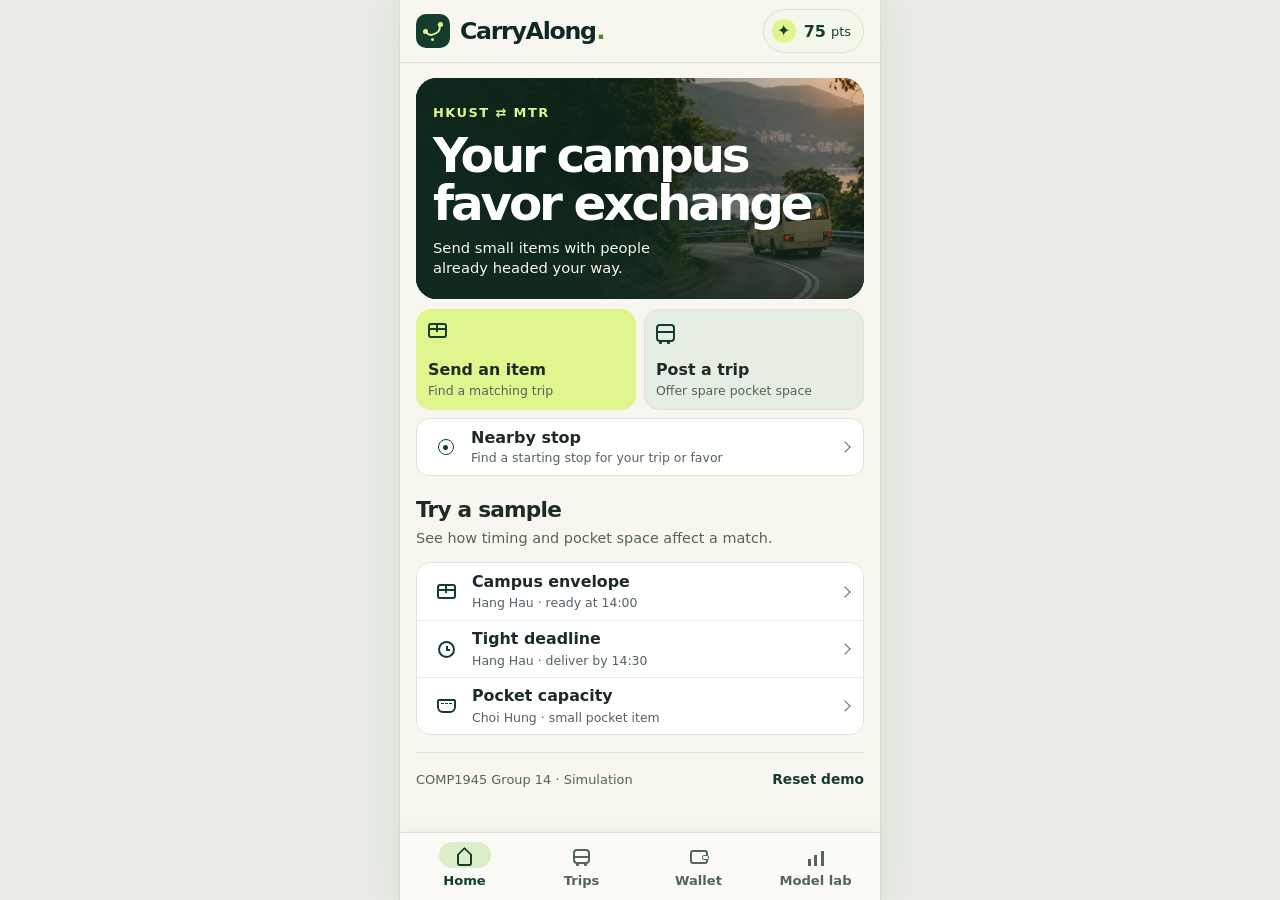
==== index.html @ ea3340b2 "Publish CarryAlong mobile demo" ====
<!doctype html>
<html lang="en" data-type="software">
<head>
  <meta charset="utf-8">
  <meta name="viewport" content="width=device-width, initial-scale=1, viewport-fit=cover">
  <meta name="description" content="Try CarryAlong, a campus favor matcher for the HKUST–MTR commute.">
  <meta name="theme-color" content="#f7f7ef">
  <meta name="page-type" content="software">
  <meta name="site-kind" content="software">
  <meta property="og:title" content="CarryAlong | Campus favor matcher">
  <meta property="og:description" content="Match a pocket-sized favor with an existing HKUST–MTR trip.">
  <title>CarryAlong | Campus favor matcher</title>
  <style>:root {
  color-scheme: light;
  --paper: #f7f7ef;
  --white: #fff;
  --ink: #1c2c25;
  --muted: #53645a;
  --border: #dce4d9;
  --line: #e8ede6;
  --forest: #153d2e;
  --forest-deep: #0f2923;
  --lime: #dff58e;
  --pale: #eaf3df;
  --warn: #824116;
  --warn-bg: #fff2e4;
  --radius: 17px;
  --app-width: 480px;
  --nav-height: 68px;
  font-family: 'Aptos', 'Segoe UI', system-ui, sans-serif;
  color: var(--ink);
  background: #e8ece4;
  font-size: 100%;
}
*, *::before, *::after { box-sizing: border-box; }
body { margin: 0; }
.app-shell { max-width: var(--app-width); min-height: 100vh; min-height: 100dvh; margin: 0 auto; padding-bottom: calc(var(--nav-height) + env(safe-area-inset-bottom)); background: var(--paper); }
html { scroll-padding-bottom: calc(var(--nav-height) + env(safe-area-inset-bottom) + 12px); }
button, input, select { font: inherit; }
button { cursor: pointer; }
button:disabled { cursor: default; }
button, select, input { touch-action: manipulation; }
button, input, select, summary { -webkit-tap-highlight-color: transparent; }
button:focus-visible, input:focus-visible, select:focus-visible, summary:focus-visible, a:focus-visible { outline: 3px solid #4d7d20; outline-offset: 3px; }
button { transition: background-color 150ms ease, color 150ms ease, transform 150ms ease; }
button:active:not(:disabled) { transform: translateY(1px); }
button[hidden], [hidden] { display: none !important; }
h1,h2,h3,p { margin: 0; }
h1,h2,h3 { letter-spacing: -.035em; }
p { line-height: 1.55; }
.wrap { padding-left: max(16px, env(safe-area-inset-left)); padding-right: max(16px, env(safe-area-inset-right)); }
.skip { position: fixed; z-index: 10; left: 12px; top: 12px; transform: translateY(-150%); color: var(--ink); background: var(--lime); padding: 12px 20px; border-radius: 8px; }
.skip:focus { transform: none; }
.sr-only { position: absolute; width: 1px; height: 1px; overflow: hidden; clip-path: inset(50%); white-space: nowrap; }

.topbar { padding-top: env(safe-area-inset-top); background: var(--paper); border-bottom: 1px solid var(--border); }
.topbar-inner { display: flex; justify-content: space-between; align-items: center; min-height: 62px; gap: 16px; }
.brand { display: inline-flex; justify-self: start; align-items: center; gap: 10px; border: 0; padding: 0; background: transparent; color: var(--forest-deep); font-size: 1.48rem; font-weight: 780; letter-spacing: -.055em; min-height: 44px; }
.brand-period { color: #548620; margin-left: -9px; }
.brand-mark { width: 34px; height: 34px; border-radius: 10px; background: var(--forest); position: relative; display: grid; place-content: center; }
.brand-mark::before { content: ''; position: absolute; width: 17px; height: 9px; top: 12px; left: 9px; border: 2px solid var(--lime); border-top: 0; border-radius: 0 0 7px 7px; transform: rotate(-25deg); }
.brand-mark i { position: absolute; width: 5px; height: 5px; border-radius: 50%; background: var(--lime); }
.brand-mark i:nth-child(1) { left: 7px; top: 15px; }
.brand-mark i:nth-child(2) { right: 7px; top: 8px; }
.brand-mark i:nth-child(3) { left: 15px; bottom: 7px; height: 3px; width: 3px; }
.navigation { position: fixed; z-index: 3; inset: auto 0 0; width: min(100%, var(--app-width)); min-height: var(--nav-height); margin-inline: auto; padding: 4px max(6px, env(safe-area-inset-right)) calc(4px + env(safe-area-inset-bottom)) max(6px, env(safe-area-inset-left)); display: grid; grid-template-columns: repeat(4, minmax(0, 1fr)); background: #fafbf7; border-top: 1px solid var(--border); box-shadow: 0 -2px 12px #2543320b; }
.navigation button { position: relative; isolation: isolate; display: flex; flex-direction: column; align-items: center; justify-content: center; gap: 7px; min-height: 58px; padding: 5px 1px 3px; border: 0; border-radius: 10px; background: transparent; color: var(--muted); font-size: .82rem; font-weight: 650; }
.navigation button:focus-visible { outline-offset: -3px; }
.navigation button:hover, .navigation button[aria-current] { color: var(--forest); }
.navigation button[aria-current]::before { position: absolute; content: ''; z-index: -1; top: 5px; width: 52px; height: 26px; border-radius: 18px; background: #dceec8; }
.navigation button[aria-current] { font-weight: 780; }
.tab-icon { position: relative; display: block; width: 18px; height: 18px; order: -1; }
.icon-home { width: 15px; height: 12px; margin-top: 6px; border: 2px solid; border-top: 0; border-radius: 0 0 3px 3px; }
.icon-home::before { position: absolute; content: ''; top: -5px; left: 0; width: 11px; height: 11px; border-top: 2px solid; border-left: 2px solid; border-top-left-radius: 2px; transform: rotate(45deg); }
.icon-trips { width: 17px; height: 15px; margin: 1px 0 2px; border: 2px solid; border-radius: 4px; }
.icon-trips::before { position: absolute; content: ''; inset: 5px 0 auto; border-top: 2px solid; }
.icon-trips::after { position: absolute; content: ''; left: 1px; bottom: -4px; width: 3px; height: 4px; border-radius: 1px; background: currentColor; box-shadow: 8px 0 currentColor; }
.icon-wallet { width: 18px; height: 14px; margin-block: 2px; border: 2px solid; border-radius: 3px; }
.icon-wallet::after { position: absolute; content: ''; top: 3px; right: -3px; width: 7px; height: 5px; border: 1.5px solid; border-radius: 2px; background: #fafbf7; }
.icon-lab { background: linear-gradient(currentColor,currentColor) left 1px bottom / 3px 7px no-repeat, linear-gradient(currentColor,currentColor) center bottom / 3px 11px no-repeat, linear-gradient(currentColor,currentColor) right 1px bottom / 3px 15px no-repeat; }
.wallet-button { border-radius: 100px; min-height: 44px; border: 1px solid #d8e3cf; color: var(--forest); background: #f3f8eb; padding: 0 12px 0 8px; display: inline-flex; align-items: center; gap: 5px; white-space: nowrap; }
.wallet-button:hover { background: #e4f1d2; }
.wallet-button strong { font-variant-numeric: tabular-nums; }
.wallet-button > span:last-child { font-size: .81rem; }
.coin { background: var(--lime); color: var(--forest); border-radius: 50%; width: 24px; height: 24px; display: inline-grid; place-items: center; margin-right: 3px; line-height: 1; }

.view { padding-top: 15px; }
.campus-cover { position: relative; isolation: isolate; min-height: 221px; display: flex; align-items: end; border-radius: 21px; overflow: hidden; background: #142c23; color: white; }
.cover-image { position: absolute; z-index: -2; width: 100%; height: 100%; inset: 0; object-fit: cover; object-position: 55% 64%; }
.campus-cover::before { position: absolute; content: ''; z-index: -1; inset: 0; background: linear-gradient(90deg,#102b20e6 0%,#102b2090 44%,#132a2019 80%), linear-gradient(0deg,#102920a6,transparent 65%); }
.cover-copy { padding: 22px 17px 21px; }
.cover-route { color: var(--lime); font-size: .81rem; font-weight: 760; letter-spacing: .11em; margin-bottom: 9px; }
.cover-copy h1 { color: #fff; font-size: clamp(2.35rem, 10vw, 3.03rem); letter-spacing: -.065em; font-weight: 790; line-height: .98; }
.cover-copy p:last-child { margin-top: 11px; max-width: 24ch; color: #f4f6e9; font-size: .92rem; line-height: 1.35; }
.home-actions { display: grid; grid-template-columns: repeat(2,minmax(0,1fr)); gap: 8px; margin: 10px 0 22px; }
.home-action { min-width: 0; min-height: 101px; display: grid; justify-items: start; align-content: space-between; gap: 8px; padding: 13px 11px 11px; border-radius: 15px; border: 1px solid transparent; color: var(--ink); text-align: start; }
.home-action strong, .demo-list strong, .pass-card strong { display: block; font-size: .99rem; line-height: 1.15; }
.home-action small, .demo-list small, .pass-card small { display: block; margin-top: 4px; font-size: .78rem; line-height: 1.22; }
.nearby-shortcut { grid-column: 1 / -1; display: grid; grid-template-columns: 33px minmax(0,1fr) 12px; gap: 9px; align-items: center; min-height: 58px; padding: 8px 12px; border: 1px solid var(--border); border-radius: 13px; background: #fff; color: var(--ink); text-align: start; }
.nearby-shortcut:hover { background: #edf4e9; }
.nearby-shortcut strong, .nearby-shortcut small { display: block; }
.nearby-shortcut small { color: var(--muted); font-size: .78rem; line-height: 1.25; margin-top: 3px; }
.location-icon { position: relative; display: inline-grid; place-items: center; width: 16px; height: 16px; justify-self: center; flex: 0 0 auto; border: 1.8px solid; border-radius: 50%; color: inherit; }
.location-icon::after { content: ''; width: 5px; height: 5px; background: currentColor; border-radius: 50%; }
.nearby-shortcut .location-icon, .nearby-button { color: var(--forest); }
.nearby-button, #locate-device { gap: 7px; }
.send-action { background: var(--lime); }
.send-action:hover { background: #e8f8ab; }
.carry-action { background: #e6eee4; border-color: #d8e4d6; }
.carry-action:hover { background: #dce9da; }
.action-icon, .demo-icon { position: relative; display: block; height: 18px; width: 19px; color: var(--forest); }
.icon-parcel { height: 15px; border: 2px solid; border-radius: 3px; }
.icon-parcel::before { position: absolute; content: ''; inset: 3px 0 auto; border-top: 2px solid; }
.icon-parcel::after { position: absolute; content: ''; top: 0; left: 6px; height: 7px; border-left: 2px solid; }
.icon-clock { width: 17px; height: 17px; border: 2px solid; border-radius: 50%; }
.icon-clock::after { position: absolute; content: ''; left: 6px; top: 3px; width: 4px; height: 5px; border-left: 2px solid; border-bottom: 2px solid; }
.icon-pocket { height: 14px; border: 2px solid; border-radius: 2px 2px 6px 6px; }
.icon-pocket::after { position: absolute; content: ''; inset: 2px 2px auto; border-top: 1px dashed; }
.home-section { margin: 0 0 17px; }
.home-section > h2 { margin-bottom: 9px; }
.demo-list { display: grid; background: white; border: 1px solid var(--border); border-radius: 15px; overflow: hidden; }
.demo-list button, .pass-card { display: grid; grid-template-columns: 34px minmax(0,1fr) 12px; align-items: center; gap: 9px; width: 100%; min-height: 57px; border: 0; background: white; color: var(--ink); text-align: start; padding: 9px 12px; }
.demo-list button:hover, .pass-card:hover { background: #f0f5eb; }
.demo-list button:focus-visible, .pass-card:focus-visible { outline-offset: -3px; }
.demo-list button + button { border-top: 1px solid var(--line); }
.demo-icon { justify-self: center; }
.demo-list small, .pass-card small, .home-action small { color: var(--muted); }
.chevron { width: 8px; height: 8px; justify-self: center; border-top: 1.8px solid currentColor; border-right: 1.8px solid currentColor; transform: rotate(45deg); color: #577061; }
.home-passes { display: grid; gap: 7px; }
.pass-card { border-radius: 12px; border: 1px solid var(--border); }

.route-map { position: relative; height: 102px; margin-bottom: 11px; border-radius: 15px; overflow: hidden; color: white; background: radial-gradient(ellipse at 54% 44%, #254b3e, #102d26 80%); }
#map-canvas { position: absolute; inset: 0; width: 100%; height: 100%; }
.map-node { position: absolute; display: grid; gap: 3px; z-index: 1; line-height: 1.05; }
.map-node b { font-size: .9rem; }
.map-node small { color: #c1d2c8; font-size: .78rem; }
.map-hk { left: 12%; top: calc(49% + 11px); transform: translateX(-23%); }
.map-choi { left: 66%; top: calc(25% - 7px); margin-left: 12px; }
.map-hang { left: 66%; top: calc(70% - 7px); margin-left: 12px; }

.panel { background: var(--white); border: 1px solid var(--border); border-radius: var(--radius); }
.request-panel { padding: 13px; }
h2 { font-size: 1.35rem; font-weight: 750; line-height: 1.15; }
.section-heading p { margin-top: 4px; color: var(--muted); font-size: .9rem; }
label { display: block; margin-bottom: 5px; font-size: .875rem; font-weight: 690; }
input, select { min-height: 44px; width: 100%; min-width: 0; border: 1px solid #d9e1d6; border-radius: 9px; color: var(--ink); padding: 8px 8px; background-color: #f9faf7; font-size: 1rem; }
select { appearance: none; padding-right: 25px; background-image: linear-gradient(45deg, transparent 48%, var(--muted) 50%), linear-gradient(135deg, var(--muted) 50%, transparent 52%); background-position: calc(100% - 14px) 50%, calc(100% - 9px) 50%; background-size: 5px 5px; background-repeat: no-repeat; text-overflow: ellipsis; }
input[type="time"] { appearance: none; }
.inline-fields { display: grid; grid-template-columns: repeat(2,minmax(0,1fr)); gap: 8px; margin: 9px 0; }
.inline-fields > div { min-width: 0; }
.button { min-height: 44px; display: inline-flex; align-items: center; justify-content: center; border: 1px solid transparent; border-radius: 9px; padding: 7px 16px; font-size: .9rem; font-weight: 700; line-height: 1.25; text-align: center; }
.primary { background: var(--forest); color: #fff; }
.primary:hover:not(:disabled) { background: #205744; }
.primary:disabled { background: #e8eee5; color: #4f6057; }
.secondary { color: var(--forest); background: white; border-color: var(--border); }
.secondary:hover { background: var(--pale); }
.search-button { width: 100%; min-height: 46px; margin-top: 4px; }
.form-error { margin: 5px 0 9px; color: var(--warn); font-size: .87rem; }
.field-note { margin-top: 12px; color: var(--muted); font-size: .87rem; }
.field-note:empty { display: none; }

.section-heading { display: flex; min-width: 0; gap: 12px; justify-content: space-between; align-items: center; margin-bottom: 13px; }
.counter { color: var(--forest); background: #e6efdf; border-radius: 100px; padding: 7px 11px; font-size: .875rem; font-weight: 700; text-align: center; white-space: nowrap; }
.route-ticket { display: flex; align-items: center; gap: 10px; background: #edf2e9; border: 1px solid #dee8d9; padding: 9px 11px; border-radius: 12px; margin-bottom: 10px; }
.route-ticket strong, .trip-line strong { font-size: .95rem; }
.route-ticket p { color: var(--muted); font-size: .81rem; }
.line-mark { flex: 0 0 auto; width: 33px; height: 31px; display: grid; place-items: center; border-radius: 7px; background: #dceccb; color: #2d4e28; font-size: .78rem; font-weight: 780; letter-spacing: .025em; }
[data-route="choi"] .line-mark { background: #f3dfce; color: #713b28; }
.results-sort { display: flex; justify-content: space-between; align-items: center; gap: 8px; margin-bottom: 9px; }
.results-sort label { margin: 0; color: var(--muted); }
.results-sort select { width: auto; min-width: 140px; }
.result-list { display: grid; gap: 10px; }
.result-card { background: var(--white); border: 1px solid var(--border); border-radius: 14px; padding: 15px 17px; }
.result-card.featured { border-color: #b1c6a6; box-shadow: 0 2px 7px #1832220b; padding: 15px; }
.card-top { display: flex; align-items: center; justify-content: space-between; gap: 12px; }
.traveler { display: flex; align-items: center; gap: 11px; min-width: 0; }
.avatar { width: 40px; height: 40px; flex: 0 0 40px; display: grid; place-items: center; border-radius: 11px; background: #e9efe2; color: #3e5a35; font-weight: 790; font-size: .8rem; }
.featured .avatar { background: #dff0c8; color: var(--forest-deep); }
.traveler h3, .ledger-row h3 { font-size: 1.04rem; line-height: 1.15; }
.traveler p, .ledger-row p { color: var(--muted); font-size: .84rem; margin-top: 3px; }
.pill { border-radius: 100px; padding: 4px 9px; background: #eef1ee; color: var(--muted); font-size: .76rem; font-weight: 730; flex: 0 0 auto; }
.pill.good { background: #e6f3d8; color: #294e22; }
.pill.warn { background: var(--warn-bg); color: var(--warn); }
.journey-facts { display: grid; grid-template-columns: repeat(3,minmax(0,1fr)); gap: 6px; margin: 12px 0 7px; padding: 11px 9px; background: #f1f6ea; border-radius: 10px; }
.journey-facts .fact + .fact { padding-left: 7px; border-left: 1px solid #dce7d5; }
.fact { display: grid; gap: 3px; }
.fact span { color: var(--muted); font-size: .77rem; }
.fact strong { font-size: 1.12rem; font-weight: 780; letter-spacing: -.035em; white-space: nowrap; }
.match-support { color: var(--muted); font-size: .8rem; margin-bottom: 10px; }
.detour { display: grid; grid-template-columns: minmax(0,1fr) auto; gap: 7px 10px; margin-bottom: 13px; align-items: center; }
.detour strong { font-size: .8rem; }
.detour span { color: var(--muted); font-size: .77rem; }
.detour progress { grid-column: 1 / -1; width: 100%; height: 6px; appearance: none; border: 0; border-radius: 100px; background: #e8efe4; color: #739d42; }
.detour progress::-webkit-progress-bar { background: #e8efe4; border-radius: 100px; }
.detour progress::-webkit-progress-value { background: #739d42; border-radius: 100px; }
.detour progress::-moz-progress-bar { background: #739d42; border-radius: 100px; }
.card-bottom { display: flex; flex-wrap: wrap; align-items: center; justify-content: space-between; gap: 7px 12px; }
.card-bottom .button { flex: 1; padding-inline: 10px; }
.text-button { background: transparent; border: 0; color: var(--forest); font-size: .86rem; min-height: 44px; padding: 4px 0; font-weight: 700; text-align: left; }
.text-button:hover { text-decoration: underline; text-underline-offset: 4px; }
.compact-actions { display: flex; align-items: center; justify-content: space-between; gap: 8px; margin-top: 7px; min-height: 38px; }
.compact-actions .text-button { flex: 0 0 auto; }
.compact-facts { font-size: .83rem; color: var(--muted); }
.compact-facts strong { color: var(--ink); }
.notice { background: #eef4e6; border: 1px solid #d9e6d2; border-radius: 10px; padding: 13px 15px; }
.notice p { color: var(--muted); font-size: .9rem; }
.notice h3 { font-size: 1rem; margin-bottom: 3px; }
.notice .button { margin-top: 8px; }
.blocked-trips { border: 1px solid var(--border); border-radius: 13px; background: #eef2ea; }
.blocked-trips summary { display: flex; align-items: center; justify-content: space-between; gap: 8px; min-height: 45px; padding: 0 11px; color: var(--forest); font-weight: 700; cursor: pointer; list-style: none; }
.blocked-trips summary::-webkit-details-marker { display: none; }
.blocked-trips summary span { font-size: .83rem; font-weight: 750; color: var(--muted); margin-left: auto; }
.blocked-trips summary::after { content: ''; width: 7px; height: 7px; border-right: 1.5px solid; border-bottom: 1.5px solid; transform: rotate(45deg); margin: -4px 4px 0; }
.blocked-trips[open] summary::after { transform: rotate(225deg); margin-top: 4px; }
.blocked-trips > div { display: grid; gap: 6px; padding: 0 6px 6px; }
.notice[role="alert"] { background: var(--warn-bg); border-color: #e9d2bd; }

.page-heading { margin: 0 0 14px; }
.page-heading h1 { font-size: 2.25rem; letter-spacing: -.065em; line-height: 1.05; scroll-margin-top: 12px; }
.page-heading p { color: var(--muted); margin-top: 5px; font-size: .93rem; }
.request-heading { margin-bottom: 12px; }
.screen-actions { display: flex; align-items: center; justify-content: space-between; gap: 8px; margin-bottom: 10px; }
.screen-actions .secondary { background: #fafbf8; }
.post-button { width: 100%; margin: 0 0 12px; }
.trip-filters { display: grid; grid-template-columns: repeat(2,minmax(0,1fr)); gap: 7px; }
.list-count { margin: 7px 0; color: var(--muted); font-size: .84rem; }
.trip-list { display: grid; gap: 10px; }
.trip-list .result-card p { overflow-wrap: anywhere; }
.trip-line { display: flex; align-items: center; gap: 9px; padding-bottom: 9px; margin-bottom: 9px; border-bottom: 1px solid var(--line); }
.trip-line .line-mark { height: 26px; }
.model-summary, .wallet-summary { display: grid; grid-template-columns: repeat(3,minmax(0,1fr)); gap: 7px; margin-bottom: 12px; }
.metric-card { padding: 10px; }
.metric-card strong { display: block; font-size: clamp(1.25rem,5.8vw,1.7rem); line-height: 1.16; letter-spacing: -.05em; color: var(--forest); margin-top: 5px; }
.metric-card span { font-size: .8rem; font-weight: 680; }
.metric-card p { color: var(--muted); font-size: .78rem; margin-top: 4px; }
.wallet-summary { grid-template-columns: 1.1fr 1fr; }
.wallet-summary .metric-card:first-child { display: flex; flex-direction: column; justify-content: center; grid-row: span 2; padding: 16px; background: var(--forest); border-color: var(--forest); color: #fff; }
.wallet-summary .metric-card:first-child strong { color: var(--lime); font-size: 2.15rem; }
.wallet-summary .metric-card:first-child p { color: #e1eee1; }
.lab-panel, .ledger-panel { padding: 14px; margin-bottom: 13px; }
.lab-panel > p, .ledger-panel > p { color: var(--muted); margin-top: 9px; max-width: 84ch; }
.lab-filters { display: grid; grid-template-columns: repeat(2,minmax(0,1fr)); align-items: end; gap: 8px; margin-bottom: 13px; }
.table-wrap { overflow-x: auto; }
table { width: 100%; border-collapse: collapse; font-size: .78rem; text-align: left; font-variant-numeric: tabular-nums; }
th, td { border-bottom: 1px solid var(--line); padding: 8px 4px; }
thead { background: #f3f6f0; }
th { font-weight: 700; }
.check-text { font-weight: 700; }
.benchmark-note { margin: 11px 0 0; color: var(--muted); font-size: .88rem; }
.ledger-row { display: grid; grid-template-columns: minmax(0,1fr) auto; gap: 12px; align-items: start; border-top: 1px solid var(--line); padding: 13px 0; }
.ledger-row:last-child { padding-bottom: 3px; }
.ledger-row .text-button { grid-column: 1 / -1; justify-self: start; }

footer { display: flex; align-items: center; flex-wrap: wrap; gap: 0 10px; margin-top: 16px; padding: 4px 0 9px; border-top: 1px solid var(--border); color: var(--muted); font-size: .81rem; }
footer .text-button { margin-left: auto; }
dialog { position: fixed; inset: auto 0 0; width: min(100%,var(--app-width)); max-width: none; max-height: calc(100dvh - max(12px, env(safe-area-inset-top))); padding: 18px max(16px,env(safe-area-inset-right)) calc(14px + env(safe-area-inset-bottom)) max(16px,env(safe-area-inset-left)); margin: 0 auto; overflow-y: auto; overscroll-behavior: contain; background: white; color: var(--ink); border: 1px solid var(--border); border-radius: 21px 21px 0 0; box-shadow: 0 -8px 44px #10282040; }
dialog[open] { animation: rise 180ms ease-out; }
@keyframes rise { from { transform: translateY(16px); } to { transform: translateY(0); } }
dialog::backdrop { background: #142a23a3; }
dialog h2 { margin-bottom: 8px; }
dialog h3 { font-size: .97rem; }
dialog p { color: var(--muted); margin-bottom: 7px; }
.dialog-dismiss { margin-top: 8px; }
dialog .button { width: 100%; }
.sheet-action { margin-top: 5px; }
.dialog-block { padding: 11px 0; border-top: 1px solid var(--line); }
.dialog-block p { margin: 5px 0 0; font-size: .91rem; }
.neighbor-strip { display: flex; padding: 8px 0 4px; gap: 7px; }
.neighbor-strip span { border-radius: 7px; width: 28px; height: 28px; display: grid; place-items: center; background: #f2eae3; color: var(--warn); font-weight: 720; }
.neighbor-strip .vote-good { background: #e5f2d7; color: #2d5121; }
.pricing-details { margin-top: 4px; }
.pricing-details summary { min-height: 44px; align-content: center; color: var(--forest); font-weight: 650; cursor: pointer; }
.pricing-details dl, .quote-box dl { display: grid; grid-template-columns: minmax(0,1fr) auto; gap: 7px 10px; margin: 0; font-size: .93rem; }
.pricing-details dd, .quote-box dd { margin: 0; text-align: right; font-weight: 710; }
.quote-box, .handoff-ticket { background: #f1f5ea; border: 1px solid #dce8d6; border-radius: 12px; padding: 11px; margin: 10px 0; }
.ticket-head { display: flex; flex-wrap: wrap; align-items: center; gap: 7px; }
.ticket-head strong { flex: 1; font-size: .95rem; }
.ticket-stops { margin: 9px 0 0; padding: 9px 0 0 9px; border-top: 1px dashed #b9cdb5; list-style: none; }
.ticket-stops li { position: relative; padding: 0 0 10px 15px; border-left: 2px solid #8bab86; }
.ticket-stops li:last-child { padding-bottom: 0; border-color: transparent; }
.ticket-stops li::before { content: ''; width: 9px; height: 9px; background: #f1f5ea; border: 2px solid #47704a; border-radius: 50%; position: absolute; top: 4px; left: -5px; }
.ticket-stops li strong, .ticket-stops li span { display: block; }
.ticket-stops li strong { font-size: .9rem; }
.ticket-stops li span { color: var(--muted); font-size: .8rem; margin-top: 2px; }
.handoff-steps { display: flex; gap: 4px; margin: 11px 0; padding: 0; list-style: none; }
.handoff-steps li { flex: 1; text-align: center; padding: 8px 3px; border-radius: 7px; background: #f1f2ee; color: var(--muted); font-size: .78rem; font-weight: 680; }
.handoff-steps .complete { background: #e3efda; color: #2f5629; }
.handoff-steps [aria-current] { background: var(--forest); color: #fff; }
.pass-note { font-size: .9rem; }
.pass-actions { display: grid; gap: 7px; }
.copy-pass { margin-top: 4px; }
.copy-status { font-size: .83rem; }
.copy-status:empty { display: none; }
#pass-copy-text { width: 100%; padding: 7px; resize: vertical; border: 1px solid var(--border); border-radius: 7px; font: inherit; font-size: .9rem; color: var(--ink); background: #f9faf6; }
.location-actions, .apply-stop { display: flex; gap: 6px; }
.location-actions { margin: 11px 0; }
.location-actions .button, .apply-stop .button { flex: 1; padding-inline: 5px; }
.nearby-status { padding: 8px 9px; border-radius: 8px; border: 1px solid var(--border); background: #f1f5ec; font-size: .86rem; }
.stop-options { margin: 10px 0 9px; min-inline-size: 0; padding: 0; border: 0; }
.stop-options legend { margin-bottom: 5px; padding: 0; font-weight: 730; font-size: .91rem; }
.stop-option { display: grid; grid-template-columns: 33px minmax(0,1fr) 19px; align-items: center; gap: 8px; min-height: 52px; padding: 7px 8px; margin-bottom: 4px; border: 1px solid var(--border); border-radius: 9px; cursor: pointer; }
.stop-option:has(input:checked) { background: #edf5e5; border-color: #b9cfa9; }
.stop-option strong { display: block; line-height: 1.15; }
.stop-option small { display: block; margin-top: 3px; color: var(--muted); font-size: .77rem; line-height: 1.16; }
.stop-option input { min-height: 0; width: 17px; height: 17px; padding: 0; margin: 0; accent-color: var(--forest); }
.toast { position: fixed; z-index: 5; inset: auto 0 calc(var(--nav-height) + env(safe-area-inset-bottom) + 10px); width: max-content; max-width: min(calc(100% - 32px),calc(var(--app-width) - 32px)); margin: 0 auto; padding: 10px 13px; border-radius: 10px; color: white; background: var(--forest-deep); box-shadow: 0 8px 20px #112a2340; font-size: .9rem; pointer-events: none; }

@media (min-width: 481px) {
  .app-shell { box-shadow: 0 0 0 1px #d4e0d1, 0 0 42px #263b2e14; }
}
@media (max-width: 370px) {
  .wrap { padding-left: max(12px, env(safe-area-inset-left)); padding-right: max(12px, env(safe-area-inset-right)); }
  .metric-card { padding: 8px; }
  .ledger-panel, .lab-panel { padding: 11px; }
  .cover-copy { padding-inline: 13px; }
  .home-action { padding-inline: 9px; }
  .handoff-steps li { font-size: .75rem; }
}
@media (prefers-reduced-motion: reduce) {
  *, *::before, *::after { animation-duration: .01ms !important; transition-duration: .01ms !important; }
}
</style>
</head>
<body>
  <div class="app-shell">
  <a class="skip" href="#main">Skip to main content</a>
  <header class="topbar">
    <div class="wrap topbar-inner">
      <button class="brand" data-view="match" aria-label="CarryAlong home"><span class="brand-mark" aria-hidden="true"><i></i><i></i><i></i></span>CarryAlong<span class="brand-period">.</span></button>
      <button class="wallet-button" data-view="wallet" aria-label="Points wallet"><span class="coin" aria-hidden="true">✦</span><strong id="header-points">75</strong> <span>pts</span></button>
    </div>
  </header>

  <main class="wrap" id="main" tabindex="-1">
    <section id="view-match" class="view">
      <section id="home-screen" aria-labelledby="home-title">
        <header class="campus-cover">
          <img class="cover-image" src="[data-uri]" alt="" fetchpriority="high">
          <div class="cover-copy"><p class="cover-route">HKUST <span aria-hidden="true">⇄</span><span class="sr-only">and</span> MTR</p><h1 id="home-title">Your campus<br>favor exchange</h1><p>Send small items with people already headed your way.</p></div>
        </header>
        <div class="home-actions">
          <button class="home-action send-action" type="button" data-screen="request"><span class="action-icon icon-parcel" aria-hidden="true"></span><span><strong>Send an item</strong><small>Find a matching trip</small></span></button>
          <button class="home-action carry-action" type="button" data-view="trips" data-screen="post"><span class="action-icon icon-trips" aria-hidden="true"></span><span><strong>Post a trip</strong><small>Offer spare pocket space</small></span></button>
          <button class="nearby-shortcut" type="button" data-nearby="home"><span class="location-icon" aria-hidden="true"></span><span><strong>Nearby stop</strong><small>Find a starting stop for your trip or favor</small></span><span class="chevron" aria-hidden="true"></span></button>
        </div>

        <section class="home-section" id="home-activity" aria-labelledby="home-activity-title" hidden>
          <h2 id="home-activity-title">In progress</h2><div id="home-passes" class="home-passes"></div>
        </section>

        <section class="home-section" aria-labelledby="sample-title">
          <div class="section-heading"><div><h2 id="sample-title">Try a sample</h2><p>See how timing and pocket space affect a match.</p></div></div>
          <div class="demo-list">
            <button type="button" data-scenario="standard"><span class="demo-icon icon-parcel" aria-hidden="true"></span><span><strong>Campus envelope</strong><small>Hang Hau · ready at 14:00</small></span><span class="chevron" aria-hidden="true"></span></button>
            <button type="button" data-scenario="tight"><span class="demo-icon icon-clock" aria-hidden="true"></span><span><strong>Tight deadline</strong><small>Hang Hau · deliver by 14:30</small></span><span class="chevron" aria-hidden="true"></span></button>
            <button type="button" data-scenario="pocket"><span class="demo-icon icon-pocket" aria-hidden="true"></span><span><strong>Pocket capacity</strong><small>Choi Hung · small pocket item</small></span><span class="chevron" aria-hidden="true"></span></button>
          </div>
        </section>
      </section>

      <section id="request-screen" aria-labelledby="request-title" hidden>
        <div class="screen-actions"><button type="button" class="button secondary" data-screen="home">Home</button><button type="button" class="button secondary nearby-button" data-nearby="request"><span class="location-icon" aria-hidden="true"></span>Nearby stop</button></div>
        <div class="page-heading request-heading">
          <h1 id="request-title">Send a favor</h1>
          <p id="request-intro">Choose where and when your item needs to go.</p>
        </div>
        <div class="route-map" aria-label="Schematic of the HKUST routes to Choi Hung and Hang Hau" role="img">
          <canvas id="map-canvas" aria-hidden="true"></canvas>
          <span class="map-node map-hk"><b>HKUST</b><small>North Gate</small></span>
          <span class="map-node map-choi"><b>Choi Hung</b><small>Exit C2</small></span>
          <span class="map-node map-hang"><b>Hang Hau</b><small>Exit B1</small></span>
        </div>

        <form id="request-form" class="panel request-panel" aria-label="Favor request">
          <label for="request-route">Corridor</label>
          <select id="request-route" name="route"><option value="hang">HKUST ↔ Hang Hau</option><option value="choi">HKUST ↔ Choi Hung</option></select>
          <div class="inline-fields">
            <div><label for="request-direction">Direction</label><select id="request-direction" name="direction"><option value="out">To MTR</option><option value="in">To HKUST</option></select></div>
            <div><label for="request-node">Campus handoff</label><select id="request-node" name="node"><option>Library / Atrium</option><option>North Gate</option><option>Academic Concourse</option></select></div>
          </div>
          <div class="inline-fields">
            <div><label for="request-size">Item size</label><select id="request-size" name="size"><option value="1">Envelope</option><option value="2">Small pocket item</option></select></div>
            <div><label for="request-urgency">Urgency</label><select id="request-urgency" name="urgency"><option value="1">1 · Flexible</option><option value="2" selected>2 · Standard</option><option value="3">3 · Soon</option><option value="4">4 · Urgent</option></select></div>
          </div>
          <div class="inline-fields">
            <div><label for="request-start">Ready from</label><input id="request-start" name="start" type="time" required value="14:00"></div>
            <div><label for="request-end">Deliver by</label><input id="request-end" name="end" type="time" required value="15:00"></div>
          </div>
          <p class="form-error" id="request-error" role="alert" hidden></p>
          <button type="submit" class="button primary search-button">Find matches</button>
        </form>
      </section>

      <section id="matches-screen" aria-labelledby="result-title" hidden>
        <div class="screen-actions"><button type="button" class="button secondary" data-screen="request">Edit request</button><span id="result-count" class="counter"></span></div>
        <div class="page-heading"><h1 id="result-title">Trip matches</h1></div>
        <div class="route-ticket" id="result-ticket"><span class="line-mark" aria-hidden="true"></span><div><strong id="result-context"></strong><p id="result-window"></p></div></div>
        <div class="results-sort" id="results-sort"><label for="sort-matches">Sort matches</label><select id="sort-matches"><option value="fit">Best fit</option><option value="arrival">Earliest arrival</option><option value="points">Lowest points</option></select></div>
        <div id="results" class="result-list"></div>
        <p id="match-status" role="status" class="sr-only"></p>
      </section>
    </section>

    <section id="view-trips" class="view" hidden>
      <section id="trips-screen" aria-labelledby="trip-list-title">
        <div class="page-heading"><h1 id="trip-list-title">Traveler trips</h1><p>Find a planned commute or post your own.</p></div>
        <button type="button" class="button primary post-button" data-screen="post">Post a trip</button>
        <div class="trip-filters">
          <div><label for="filter-route">Corridor</label><select id="filter-route"><option value="all">All corridors</option><option value="hang">Hang Hau</option><option value="choi">Choi Hung</option></select></div>
          <div><label for="filter-direction">Direction</label><select id="filter-direction"><option value="all">Both directions</option><option value="out">To MTR</option><option value="in">To HKUST</option></select></div>
        </div>
        <p class="list-count" id="trip-count" role="status"></p>
        <div id="trip-list" class="trip-list"></div>
      </section>
      <section id="post-screen" aria-labelledby="post-title" hidden>
        <div class="screen-actions"><button type="button" class="button secondary" data-screen="trips">View trips</button><button type="button" class="button secondary nearby-button" data-nearby="trip"><span class="location-icon" aria-hidden="true"></span>Nearby stop</button></div>
        <div class="page-heading"><h1 id="post-title">Post a trip</h1><p id="trip-intro">Choose your route and carrying limits.</p></div>
        <form id="trip-form" class="panel request-panel">
          <label for="trip-route">Corridor</label><select id="trip-route" name="route"><option value="hang">HKUST ↔ Hang Hau</option><option value="choi">HKUST ↔ Choi Hung</option></select>
          <div class="inline-fields">
            <div><label for="trip-direction">Direction</label><select id="trip-direction" name="direction"><option value="out">To MTR</option><option value="in">To HKUST</option></select></div>
            <div><label for="trip-node">Campus trip node</label><select id="trip-node" name="node"><option>North Gate</option><option>Library / Atrium</option><option>Academic Concourse</option></select></div>
          </div>
          <div class="inline-fields">
            <div><label for="trip-depart">Departure</label><input type="time" id="trip-depart" name="depart" required value="14:22"></div>
            <div><label for="trip-limit">Max detour (min)</label><input type="number" id="trip-limit" name="limit" min="0" max="20" step="1" value="5" required></div>
          </div>
          <label for="trip-space">Pocket capacity</label><select name="space" id="trip-space"><option value="1">Envelope</option><option value="2" selected>Small pocket item</option></select>
          <button type="submit" class="button primary search-button">Add demo trip</button>
        </form>
      </section>
    </section>

    <section id="view-models" class="view" hidden>
      <div class="page-heading"><h1>Model lab</h1><p>Inspect how the two models make predictions, then check their performance on held-out synthetic pairs.</p></div>
      <div class="model-summary" id="model-summary"></div>
      <section class="panel lab-panel" aria-labelledby="benchmark-title">
        <div class="section-heading"><div><h2 id="benchmark-title">Matching & pricing benchmark</h2><p>1,200 synthetic pairs · 840 training / 180 validation / 180 test</p></div></div>
        <div class="lab-filters">
          <div><label for="eval-split">Split</label><select id="eval-split"><option value="test">Test</option><option value="validation">Validation</option></select></div>
          <div><label for="eval-route">Corridor</label><select id="eval-route"><option value="all">All corridors</option><option value="hang">Hang Hau</option><option value="choi">Choi Hung</option></select></div>
        </div>
        <div id="benchmark"></div>
      </section>
      <section class="panel lab-panel" aria-labelledby="assumptions-title">
        <h2 id="assumptions-title">Demo data and assumptions</h2>
        <p>We use the proposal’s reported detour-tolerance distribution to generate synthetic pairs. Trip and walking times are illustrative. The label is feasible only when all four checks pass for pocket fit, pickup overlap, detour tolerance and arrival deadline.</p>
        <p>An ordinary least squares model fits rounded point targets generated by an illustrative pricing formula. Its inputs are detour minutes, urgency, item size, time pressure and ride time. The results measure how closely each model learns its synthetic labels. Real commuter behavior and perceived fairness would require a separate study.</p>
        <p>Nearby stop uses approximate station and bus stop positions from <a href="https://www.openstreetmap.org/copyright" target="_blank" rel="noopener noreferrer">OpenStreetMap</a> and meeting points from <a href="https://shaw-auditorium.hkust.edu.hk/location-transport" target="_blank" rel="noopener noreferrer">HKUST’s travel guide</a>.</p>
        <p id="ledger-checks" class="check-text"></p>
      </section>
    </section>

    <section id="view-wallet" class="view" hidden>
      <div class="page-heading"><h1>Points wallet</h1><p>Manage handoffs and see where your points go.</p></div>
      <div class="wallet-summary" id="wallet-summary"></div>
      <section id="active-favors" class="home-section" aria-labelledby="active-title" hidden><h2 id="active-title">Active handoffs</h2><div id="active-passes" class="home-passes"></div></section>
      <section class="panel ledger-panel" aria-labelledby="ledger-title">
        <div class="section-heading"><div><h2 id="ledger-title">History</h2><p>Points are released when you confirm delivery.</p></div></div>
        <div id="ledger-list"></div>
      </section>
      <p class="field-note">Each demo account starts with 75 points. Reservations require enough available points.</p>
    </section>

    <footer><span>COMP1945 Group 14 · Simulation</span><button class="text-button" id="reset-button">Reset demo</button></footer>
  </main>
  <nav class="navigation" aria-label="Main navigation">
    <button data-view="match" aria-current="page"><span class="tab-icon icon-home" aria-hidden="true"></span>Home</button>
    <button data-view="trips"><span class="tab-icon icon-trips" aria-hidden="true"></span>Trips</button>
    <button data-view="wallet"><span class="tab-icon icon-wallet" aria-hidden="true"></span>Wallet</button>
    <button data-view="models"><span class="tab-icon icon-lab" aria-hidden="true"></span>Model lab</button>
  </nav>
  </div>

  <dialog id="detail-dialog" aria-labelledby="dialog-title">
    <div id="dialog-content"></div>
    <form method="dialog" class="dialog-dismiss"><button class="button secondary" value="close">Close</button></form>
  </dialog>
  <div id="toast" role="status" aria-live="polite" class="toast" hidden></div>
  <script>const routes = {
  hang: {name: 'Hang Hau', exit: 'Exit B1', minutes: [18, 17, 21, 16], code: 'HH'},
  choi: {name: 'Choi Hung', exit: 'Exit C2', minutes: [24, 22, 26, 21], code: 'CH'}
};
// Approximate stop and station positions, used as landmarks for the distance check.
const startingStops = {
  campus: {name: 'HKUST North Gate', code: 'UST', description: 'Bus stop · towards MTR', lat: 22.3386, lon: 114.2620},
  hang: {name: 'Hang Hau MTR', code: routes.hang.code, description: 'Meet at Exit B1 · towards HKUST', lat: 22.3156, lon: 114.2644},
  choi: {name: 'Choi Hung MTR', code: routes.choi.code, description: 'Meet at Exit C2 · towards HKUST', lat: 22.3350, lon: 114.2088}
};
const NEARBY_LIMIT_METERS = 1200;

function nearestStartingStop({latitude, longitude, accuracy}) {
  if (![latitude, longitude, accuracy].every(Number.isFinite) || accuracy > 1000) return {status: 'uncertain'};
  const radians = degrees => degrees * Math.PI / 180;
  const distance = stop => {
    const latitudeTerm = Math.sin(radians(stop.lat - latitude) / 2) ** 2;
    const longitudeTerm = Math.sin(radians(stop.lon - longitude) / 2) ** 2;
    const arc = latitudeTerm + Math.cos(radians(latitude)) * Math.cos(radians(stop.lat)) * longitudeTerm;
    return 12_742_000 * Math.asin(Math.sqrt(Math.min(1, arc)));
  };
  const nearest = Object.entries(startingStops).map(([key, stop]) => ({key, meters: distance(stop)}))
    .reduce((best, candidate) => candidate.meters < best.meters ? candidate : best);
  return nearest.meters <= NEARBY_LIMIT_METERS ? {status: 'found', ...nearest} : {status: 'outside'};
}
const nodes = {'North Gate': 0, 'Library / Atrium': 3, 'Academic Concourse': 5};
const sizes = {Envelope: 1, 'Small pocket item': 2};
const START_POINTS = 75;
const bucket = time => time < 660 ? 0 : time < 840 ? 1 : time < 1080 ? 2 : 3;
const clamp = (value, min, max) => Math.max(min, Math.min(max, value));
const fromTime = time => time.split(':').reduce((hours, minutes) => Number(hours) * 60 + Number(minutes));
const toTime = time => `${String(Math.floor(time / 60)).padStart(2, '0')}:${String(time % 60).padStart(2, '0')}`;

function pairFeatures(request, trip) {
  const detour = Math.abs(nodes[request.node] - nodes[trip.node]) + 1;
  const overlap = Math.max(0, Math.min(request.end, trip.depart) - Math.max(request.start, trip.depart - 12));
  const fit = Number(request.size <= trip.space);
  const period = bucket(trip.depart);
  const ride = routes[trip.route].minutes[period];
  const arrival = trip.depart + ride + detour;
  const pressure = clamp((60 - (request.end - request.start)) / 60, 0, 1);
  const reason = !fit ? 'Item exceeds pocket capacity' : overlap <= 0 ? 'No pickup window overlap'
    : detour > trip.limit ? 'Detour exceeds tolerance' : arrival > request.end ? 'Arrival misses the deadline' : '';
  return {detour, overlap, fit, ride, arrival, period, pressure, reason, rule: !reason,
    matchInput: [detour, overlap, fit, request.urgency, trip.limit, ride, period],
    priceInput: [1, detour, request.urgency, request.size, pressure, ride]};
}

function generatePairs() {
  let seed = 1945;
  const random = () => ((seed = (Math.imul(seed, 1664525) + 1013904223) >>> 0) / 4294967296);
  const integer = (low, high) => low + Math.floor(random() * (high - low + 1));
  const pick = options => options[integer(0, options.length - 1)];
  const tolerances = [0, ...Array(21).fill(5), ...Array(4).fill(8), ...Array(3).fill(10)];
  const weights = [10, 1.65, 1.75, 2.25, 4, 0.22];
  return Array.from({length: 1200}, () => {
    const route = pick(Object.keys(routes));
    const time = random();
    const period = time < .26 ? 0 : time < .54 ? 1 : time < .78 ? 2 : 3;
    const depart = integer([480, 660, 840, 1080][period], [659, 839, 1079, 1290][period]);
    const start = depart + integer(-45, 12);
    const request = {node: pick(Object.keys(nodes)), size: integer(1, 2), urgency: integer(1, 4), start, end: start + integer(27, 105)};
    const trip = {node: pick(Object.keys(nodes)), route, depart, limit: pick(tolerances), space: random() < .62 ? 2 : 1};
    const features = pairFeatures(request, trip);
    const target = Math.round(features.priceInput.reduce((sum, value, index) => sum + weights[index] * value, 0));
    return {route, ...features, target};
  });
}

function fitLinearRegression(rows) {
  const dimensions = rows[0].priceInput.length;
  const matrix = Array.from({length: dimensions}, () => Array(dimensions + 1).fill(0));
  for (const {priceInput, target} of rows) {
    for (let i = 0; i < dimensions; i++) {
      for (let j = 0; j < dimensions; j++) matrix[i][j] += priceInput[i] * priceInput[j];
      matrix[i][dimensions] += priceInput[i] * target;
    }
  }
  for (let i = 0; i < dimensions; i++) {
    const pivot = matrix[i][i];
    matrix[i] = matrix[i].map(value => value / pivot);
    for (let j = 0; j < dimensions; j++) {
      if (i === j) continue;
      const multiple = matrix[j][i];
      matrix[j] = matrix[j].map((value, column) => value - multiple * matrix[i][column]);
    }
  }
  return matrix.map(row => row[dimensions]);
}

function buildModels() {
  const pairs = generatePairs();
  const train = pairs.slice(0, 840);
  const validation = pairs.slice(840, 1020);
  const test = pairs.slice(1020);
  const means = train[0].matchInput.map((_, i) => train.reduce((sum, row) => sum + row.matchInput[i], 0) / train.length);
  const scales = means.map((mean, i) => Math.sqrt(train.reduce((sum, row) => sum + (row.matchInput[i] - mean) ** 2, 0) / train.length) || 1);
  const normalized = train.map(row => ({rule: row.rule, input: row.matchInput.map((value, i) => (value - means[i]) / scales[i])}));
  function neighbors(features) {
    const input = features.matchInput.map((value, i) => (value - means[i]) / scales[i]);
    return normalized.map(row => ({rule: row.rule,
      distance: row.input.reduce((sum, value, i) => sum + (value - input[i]) ** 2, 0)}))
      .sort((a, b) => a.distance - b.distance).slice(0, 5);
  }
  const votes = features => neighbors(features).filter(row => row.rule).length;
  const coefficients = fitLinearRegression(train);
  const price = features => features.priceInput.reduce((sum, value, i) => sum + value * coefficients[i], 0);
  const score = rows => rows.map(row => ({...row, prediction: votes(row) >= 3, quote: price(row)}));
  return {neighbors, votes, price, coefficients, test: score(test), validation: score(validation)};
}

function metrics(rows, classify) {
  const counts = {tp: 0, fp: 0, fn: 0, tn: 0};
  for (const row of rows) {
    const prediction = classify(row);
    const key = prediction ? (row.rule ? 'tp' : 'fp') : (row.rule ? 'fn' : 'tn');
    counts[key]++;
  }
  const {tp, fp, fn, tn} = counts;
  return {...counts, precision: tp / (tp + fp || 1), recall: tp / (tp + fn || 1),
    f1: 2 * tp / (2 * tp + fp + fn || 1), accuracy: (tp + tn) / rows.length};
}

function walletSummary(favors) {
  const held = favors.filter(favor => favor.status === 'held').reduce((sum, favor) => sum + favor.points, 0);
  const paid = favors.filter(favor => favor.status === 'delivered').reduce((sum, favor) => sum + favor.points, 0);
  return {held, paid, available: START_POINTS - held - paid};
}

function reserve(favors, favor) {
  if (walletSummary(favors).available < favor.points || favors.some(entry => entry.tripId === favor.tripId && entry.status !== 'cancelled')) return false;
  favors.push({...favor, status: 'held'});
  return true;
}

function settle(favors, id, status) {
  const favor = favors.find(entry => entry.id === id && entry.status === 'held');
  if (!favor || !['delivered', 'cancelled'].includes(status)) return false;
  if (Boolean(favor.pickedUpAt) !== (status === 'delivered')) return false;
  favor.status = status;
  favor.settledAt = Date.now();
  return true;
}

function markPickup(favors, id) {
  const favor = favors.find(entry => entry.id === id && entry.status === 'held' && !entry.pickedUpAt);
  if (!favor) return false;
  favor.pickedUpAt = Date.now();
  return true;
}

function validateLedger() {
  let checks = 0;
  for (let trial = 0; trial < 20; trial++) {
    const favors = [];
    const points = 20 + trial % 6;
    const firstHeld = reserve(favors, {id: 'a', tripId: 'a', points});
    const firstOkay = firstHeld && walletSummary(favors).held === points && walletSummary(favors).available === START_POINTS - points;
    const duplicateBlocked = !reserve(favors, {id: 'dup', tripId: 'a', points});
    const overspendBlocked = !reserve(favors, {id: 'big', tripId: 'b', points: START_POINTS});
    const pickupRequired = !settle(favors, 'a', 'delivered') && markPickup(favors, 'a')
      && !markPickup(favors, 'a') && !settle(favors, 'a', 'cancelled') && walletSummary(favors).held === points;
    const delivered = settle(favors, 'a', 'delivered');
    const paidOnce = pickupRequired && delivered && !settle(favors, 'a', 'delivered') && walletSummary(favors).paid === points && walletSummary(favors).held === 0;
    const secondHeld = reserve(favors, {id: 'c', tripId: 'c', points: 15});
    const refunded = secondHeld && settle(favors, 'c', 'cancelled') && walletSummary(favors).available === START_POINTS - points;
    checks += [firstOkay, duplicateBlocked, overspendBlocked, paidOnce, refunded].filter(Boolean).length;
  }
  return checks;
}
</script>
  <script>const $ = id => document.getElementById(id);
const bySelector = selector => Array.from(document.querySelectorAll(selector));
const requestForm = $('request-form');
const dialog = $('detail-dialog');
const models = buildModels();
const storageKey = 'carryalong-demo-v1';
const scenarios = {
  standard: {route: 'hang', direction: 'out', node: 'Library / Atrium', size: 1, urgency: 2, start: 840, end: 900},
  tight: {route: 'hang', direction: 'out', node: 'Library / Atrium', size: 1, urgency: 4, start: 840, end: 870},
  pocket: {route: 'choi', direction: 'out', node: 'North Gate', size: 2, urgency: 2, start: 840, end: 915}
};
const seedTrips = [
  {id: 't1', name: 'Mira', route: 'hang', direction: 'out', node: 'North Gate', depart: 856, limit: 5, space: 2},
  {id: 't2', name: 'Jay', route: 'hang', direction: 'out', node: 'Academic Concourse', depart: 869, limit: 8, space: 1},
  {id: 't3', name: 'Sophie', route: 'hang', direction: 'out', node: 'Library / Atrium', depart: 886, limit: 5, space: 2},
  {id: 't4', name: 'Alex', route: 'choi', direction: 'out', node: 'North Gate', depart: 852, limit: 5, space: 1},
  {id: 't5', name: 'Noor', route: 'choi', direction: 'out', node: 'Library / Atrium', depart: 864, limit: 5, space: 2},
  {id: 't6', name: 'Sam', route: 'choi', direction: 'out', node: 'Academic Concourse', depart: 876, limit: 5, space: 2},
  {id: 't7', name: 'Luca', route: 'hang', direction: 'in', node: 'North Gate', depart: 856, limit: 5, space: 2},
  {id: 't8', name: 'Mei', route: 'choi', direction: 'in', node: 'Library / Atrium', depart: 862, limit: 8, space: 2}
];

function loadState() {
  try {
    const saved = JSON.parse(localStorage.getItem(storageKey));
    if (saved && Array.isArray(saved.trips) && Array.isArray(saved.favors)) return saved;
  } catch { /* The simulation also works in memory when browser storage is unavailable. */ }
  return null;
}

function persist() {
  try { localStorage.setItem(storageKey, JSON.stringify(state)); }
  catch { /* Keep the current demo session usable. */ }
}

let state = loadState() ?? {trips: [], favors: []};
let request = {...scenarios.standard};
let evaluated = [];
let preferredTripId;
let openPassId;
let toastTimer;

function uniqueId() {
  return globalThis.crypto?.randomUUID?.() ?? `${Date.now()}-${Math.random().toString(36).slice(2)}`;
}

function updateState(change) {
  const run = () => {
    state = loadState() ?? state;
    const result = change();
    persist();
    render();
    return result;
  };
  const hosted = location.protocol === 'https:' || location.protocol === 'http:';
  return hosted && navigator.locks?.request ? navigator.locks.request(storageKey, run) : Promise.resolve(run());
}

function toast(message) {
  clearTimeout(toastTimer);
  $('toast').textContent = message;
  $('toast').hidden = false;
  toastTimer = setTimeout(() => { $('toast').hidden = true; }, 3700);
}

function routeLabel(route, direction, campus = 'HKUST') {
  return direction === 'out' ? `${campus} → ${routes[route].name}` : `${routes[route].name} → ${campus}`;
}

function handoffLabel(candidate) {
  const station = `${routes[candidate.trip.route].name} ${routes[candidate.trip.route].exit}`;
  const campus = `HKUST ${request.node}`;
  return request.direction === 'out' ? `${campus} → ${station}` : `${station} → ${campus}`;
}

function drawMap() {
  const canvas = $('map-canvas');
  const {width, height} = canvas.getBoundingClientRect();
  if (!width || !height) return;
  const ratio = Math.min(window.devicePixelRatio || 1, 2);
  canvas.width = Math.round(width * ratio);
  canvas.height = Math.round(height * ratio);
  const ctx = canvas.getContext('2d');
  if (!ctx) return;
  ctx.scale(ratio, ratio);
  ctx.lineCap = 'round';

  // Decorative contour traces keep the foreground route diagram easy to read.
  for (let i = 0; i < 13; i++) {
    ctx.beginPath();
    const trace = i * 10;
    ctx.moveTo(-10, 10 + trace);
    ctx.bezierCurveTo(width * .19, trace - 22, width * .16, trace + 24, width * .41, trace + 30);
    ctx.bezierCurveTo(width * .63, trace + 40, width * .64, trace - 28, width + 10, trace - 10);
    ctx.lineWidth = 1;
    ctx.strokeStyle = i % 4 === 0 ? '#d5f38425' : '#bcdbc016';
    ctx.stroke();
  }

  const stationX = width * .66;
  const campus = [width * .12, height * .49];
  const branch = [width * .34, height * .49];
  const terminals = {choi: [stationX, height * .25], hang: [stationX, height * .70]};
  function path(terminal, color, lineWidth) {
    ctx.beginPath();
    ctx.moveTo(...campus);
    ctx.lineTo(...branch);
    ctx.bezierCurveTo(width * .49, branch[1], width * .47, terminal[1], width * .6, terminal[1]);
    ctx.lineTo(...terminal);
    ctx.lineWidth = lineWidth;
    ctx.strokeStyle = color;
    ctx.stroke();
  }
  const activeRoute = requestForm.elements.route.value;
  const inactive = activeRoute === 'choi' ? 'hang' : 'choi';
  path(terminals[inactive], '#8da596', 2.4);
  path(terminals[activeRoute], '#daf58d30', 10);
  path(terminals[activeRoute], '#daf58d', 3);
  for (const [point, active] of [[campus, true], [terminals[inactive], false], [terminals[activeRoute], true]]) {
    ctx.beginPath();
    ctx.arc(...point, active ? 6 : 5, 0, 2 * Math.PI);
    ctx.fillStyle = '#18382e';
    ctx.fill();
    ctx.lineWidth = 2.5;
    ctx.strokeStyle = active ? '#daf58d' : '#9caf9f';
    ctx.stroke();
  }
  canvas.parentElement.setAttribute('aria-label', `Schematic of HKUST to Choi Hung and Hang Hau. Selected corridor: ${routes[activeRoute].name}.`);
}

function allTrips() { return [...seedTrips, ...state.trips]; }

function evaluateTrips() {
  const sort = $('sort-matches').value;
  const order = {
    fit: (a, b) => Number(b.trip.id === preferredTripId) - Number(a.trip.id === preferredTripId)
      || b.votes - a.votes || a.features.detour - b.features.detour,
    arrival: (a, b) => a.features.arrival - b.features.arrival,
    points: (a, b) => a.points - b.points
  }[sort];
  return allTrips().filter(trip => trip.route === request.route && trip.direction === request.direction).map(trip => {
    const features = pairFeatures(request, trip);
    const neighbors = models.neighbors(features);
    const votes = neighbors.filter(row => row.rule).length;
    const predicted = votes >= 3;
    const existing = state.favors.find(favor => favor.tripId === trip.id && favor.status !== 'cancelled');
    const feasible = predicted && features.rule;
    return {trip, features, neighbors, votes, predicted, feasible, existing,
      points: Math.max(1, Math.round(models.price(features))), available: feasible && !existing};
  }).sort((a,b) => Number(b.available) - Number(a.available) || Number(b.feasible) - Number(a.feasible)
    || order(a, b) || a.features.arrival - b.features.arrival);
}

function pill(candidate) {
  if (candidate.existing) return `<span class="pill ${candidate.existing.status === 'delivered' ? 'good' : ''}">${candidate.existing.status === 'delivered' ? 'Delivered' : candidate.existing.pickedUpAt ? 'In transit' : 'Reserved'}</span>`;
  if (candidate.feasible) return '<span class="pill good">Feasible</span>';
  return `<span class="pill ${candidate.predicted ? 'warn' : ''}">${candidate.predicted ? 'Rule blocked' : 'Not feasible'}</span>`;
}

function traveler(trip) {
  const campus = trip.direction === 'in' ? `Campus via ${trip.node}` : trip.node;
  return `<div class="traveler"><span class="avatar" aria-hidden="true">${trip.name.slice(0, 2).toUpperCase()}</span><div><h3>${trip.name}</h3><p>Departs ${toTime(trip.depart)} · ${campus}</p></div></div>`;
}

function reviewButton(candidate) {
  const insufficient = walletSummary(state.favors).available < candidate.points;
  return `<button class="button primary" data-review="${candidate.trip.id}" ${insufficient ? 'disabled' : ''}>${insufficient ? 'Insufficient points' : `Review · ${candidate.points} pts`}</button>`;
}

function featuredCard(candidate) {
  const {trip, features, points} = candidate;
  return `<article class="result-card featured" data-trip="${trip.id}">
    <div class="card-top">${traveler(trip)}<span class="pill good">${trip.id === preferredTripId ? 'Selected trip' : 'Feasible'}</span></div>
    <div class="journey-facts">
      <div class="fact"><span>Arrives by</span><strong>${toTime(features.arrival)}</strong></div>
      <div class="fact"><span>Extra time</span><strong>+${features.detour} min</strong></div>
      <div class="fact"><span>Point quote</span><strong>${points} pts</strong></div>
    </div>
    <p class="match-support">Fits their pocket · ${features.overlap} min pickup overlap</p>
    <div class="detour"><strong id="meter-label-${trip.id}">Detour Shame Meter</strong><span>${features.detour} min / ${trip.limit} min limit</span>
      <progress aria-labelledby="meter-label-${trip.id}" aria-valuetext="${features.detour} minutes out of ${trip.limit} allowed" max="${trip.limit}" value="${features.detour}"></progress></div>
    <div class="card-bottom"><button type="button" data-explain="${trip.id}" class="text-button">Why this match?</button>${reviewButton(candidate)}</div>
  </article>`;
}

function compactCard(candidate) {
  const {trip, features} = candidate;
  const summary = candidate.existing ? `${candidate.existing.points} pts ${candidate.existing.status === 'held' ? 'on hold' : 'paid'}`
    : candidate.feasible ? `<strong>${candidate.points} pts</strong> · ${features.detour} min detour · ETA ${toTime(features.arrival)}`
      : features.reason || 'KNN voted against this match';
  const action = candidate.existing ? `<button type="button" class="text-button" data-pass="${candidate.existing.id}">View pass</button>`
    : `<button type="button" class="text-button" data-explain="${trip.id}">${candidate.available ? 'Review match' : 'Details'}</button>`;
  return `<article class="result-card" data-trip="${trip.id}"><div class="card-top">${traveler(trip)}${pill(candidate)}</div>
    <div class="compact-actions"><p class="compact-facts">${summary}</p>${action}</div></article>`;
}

function renderResults() {
  const expanded = $('unavailable-trips')?.open;
  evaluated = evaluateTrips();
  const open = evaluated.filter(candidate => candidate.available);
  const blocked = evaluated.filter(candidate => !candidate.available);
  const item = Object.keys(sizes).find(label => sizes[label] === request.size);
  $('result-ticket').dataset.route = request.route;
  $('result-ticket').querySelector('.line-mark').textContent = routes[request.route].code;
  $('result-context').textContent = `${routeLabel(request.route, request.direction)} · ${item}`;
  $('result-window').textContent = `Ready from ${toTime(request.start)} · Deliver by ${toTime(request.end)}`;
  $('result-count').textContent = `${open.length} feasible`;
  $('match-status').textContent = `${open.length} feasible unbooked matches out of ${evaluated.length} trips.`;
  $('results-sort').hidden = open.length < 2;
  let notice = '';
  if (!evaluated.length) notice = '<div class="notice"><h3>No trips on this corridor and direction</h3><p>Switch corridors or post a trip to try this combination.</p></div>';
  else if (!open.length) {
    const minutes = Math.min(30, 1439 - request.end);
    const timeBlock = blocked.some(candidate => !candidate.existing && ['Arrival misses the deadline', 'No pickup window overlap'].includes(candidate.features.reason));
    const retry = minutes && timeBlock ? `<button type="button" class="button secondary" id="extend-window">Try with ${minutes} more minutes</button>` : '';
    notice = `<div class="notice"><h3>No reservable trip yet</h3><p>Review individual trips to see what blocked a match.</p>${retry}</div>`;
  }
  const availableCards = open.map((candidate, i) => i === 0 ? featuredCard(candidate) : compactCard(candidate)).join('');
  const blockedCards = blocked.length ? `<details class="blocked-trips" id="unavailable-trips" ${!open.length || expanded ? 'open' : ''}><summary>Unavailable trips <span>${blocked.length}</span></summary><div>${blocked.map(compactCard).join('')}</div></details>` : '';
  $('results').innerHTML = notice + availableCards + blockedCards;
  drawMap();
}

function renderTrips() {
  const route = $('filter-route').value;
  const direction = $('filter-direction').value;
  const trips = allTrips().filter(trip => (route === 'all' || trip.route === route) && (direction === 'all' || trip.direction === direction))
    .sort((a,b) => Number(Boolean(b.posted)) - Number(Boolean(a.posted)) || a.depart - b.depart);
  $('trip-count').textContent = `${trips.length} ${trips.length === 1 ? 'trip' : 'trips'}`;
  $('trip-list').innerHTML = trips.map(trip => {
    const activity = state.favors.find(favor => favor.tripId === trip.id && favor.status !== 'cancelled');
    const status = activity?.status === 'held' ? 'Reserved' : activity?.status === 'delivered' ? 'Delivered' : trip.posted ? 'Just posted' : 'Sample trip';
    return `<article class="result-card trip-card" data-route="${trip.route}"><div class="trip-line"><span class="line-mark" aria-hidden="true">${routes[trip.route].code}</span><strong>${routeLabel(trip.route, trip.direction)}</strong></div>
      <div class="card-top">${traveler(trip)}<span class="pill">${status}</span></div>
      <div class="compact-actions"><p class="compact-facts">${trip.limit} min max detour · ${trip.space === 1 ? 'Envelope' : 'Small pocket item'}</p>
      ${activity ? `<button type="button" class="text-button" data-pass="${activity.id}">View pass</button>` : `<button type="button" class="text-button" data-prep-trip="${trip.id}">Plan a favor</button>`}</div></article>`;
  }).join('') || '<div class="notice"><h3>No trips for these filters</h3><p>Change the corridor or direction to see more trips.</p></div>';
}

function metricCard(label, value, description) {
  return `<article class="panel metric-card"><span>${label}</span><strong>${value}</strong><p>${description}</p></article>`;
}

function passCard(favor) {
  const stage = favor.pickedUpAt ? 'In transit' : 'Ready for pickup';
  return `<button class="pass-card" type="button" data-pass="${favor.id}" data-route="${favor.route}">
    <span class="line-mark" aria-hidden="true">${routes[favor.route].code}</span>
    <span><strong>${favor.name} · ${favor.item}</strong><small>${stage} · ${favor.points} pts held</small></span><span class="chevron" aria-hidden="true"></span></button>`;
}

const ledgerTime = new Intl.DateTimeFormat('en-HK', {timeZone: 'Asia/Hong_Kong', hour: '2-digit', minute: '2-digit', hour12: false});

function renderWallet() {
  const {available, held, paid} = walletSummary(state.favors);
  const earned = new Map();
  for (const favor of state.favors.filter(entry => entry.status === 'delivered')) {
    earned.set(favor.name, (earned.get(favor.name) ?? 0) + favor.points);
  }
  $('header-points').textContent = available;
  $('header-points').closest('button').setAttribute('aria-label', `Points wallet, ${available} points available`);
  $('wallet-summary').innerHTML = metricCard('Available', `${available} pts`, 'Sender balance')
    + metricCard('On hold', `${held} pts`, 'Awaiting delivery') + metricCard('Paid out', `${paid} pts`, 'Confirmed deliveries');
  const history = [...state.favors].reverse();
  const active = history.filter(favor => favor.status === 'held');
  const complete = history.filter(favor => favor.status !== 'held');
  $('home-activity').hidden = !active.length;
  $('active-favors').hidden = !active.length;
  $('home-passes').innerHTML = active.map(passCard).join('');
  $('active-passes').innerHTML = active.map(passCard).join('');
  $('ledger-list').innerHTML = complete.length ? complete.map(favor => {
    const delivered = favor.status === 'delivered';
    const status = delivered ? `${favor.points} pts paid` : `${favor.points} pts returned`;
    const activity = `${delivered ? 'Delivered' : 'Cancelled'} at ${ledgerTime.format(favor.settledAt)} HKT`;
    const message = delivered ? `${favor.name} received ${favor.points} pts (current balance ${START_POINTS + earned.get(favor.name)} pts).` : 'Points returned to your balance.';
    return `<article class="ledger-row"><div><h3>${favor.name} · ${favor.item}</h3><p>${favor.handoff} · ETA ${favor.eta}</p><p>${activity}</p><p>${message}</p></div>
      <span class="pill ${delivered ? 'good' : ''}">${status}</span><button type="button" class="text-button" data-pass="${favor.id}">View pass</button></article>`;
  }).join('') : '<div class="notice"><h3>No completed handoffs yet</h3><p>Confirmed and cancelled favors will appear here.</p></div>';
}

function renderBenchmark() {
  const route = $('eval-route').value;
  const rows = models[$('eval-split').value].filter(row => route === 'all' || row.route === route);
  const knn = metrics(rows, row => row.prediction);
  const baseline = metrics(rows, row => row.rule);
  const mae = rows.reduce((sum, row) => sum + Math.abs(row.target - row.quote), 0) / rows.length;
  $('model-summary').innerHTML = metricCard('KNN F1', knn.f1.toFixed(3), '5 nearest neighbors')
    + metricCard('Pricing MAE', `${mae.toFixed(2)} pts`, 'Linear regression')
    + metricCard('Evaluated pairs', rows.length, `${$('eval-split').selectedOptions[0].text} · ${$('eval-route').selectedOptions[0].text}`);
  const row = (name, metric) => `<tr><th scope="row">${name}</th>${['precision', 'recall', 'f1', 'accuracy'].map(key => `<td>${metric[key].toFixed(3)}</td>`).join('')}</tr>`;
  $('benchmark').innerHTML = `<div class="table-wrap" tabindex="0" aria-label="Model comparison table"><table><thead><tr><th scope="col">Method</th><th scope="col">Precision</th><th scope="col">Recall</th><th scope="col">F1</th><th scope="col">Accuracy</th></tr></thead>
    <tbody>${row('KNN', knn)}${row('Rule baseline', baseline)}</tbody></table></div>
    <p class="benchmark-note">KNN flagged ${knn.fp} infeasible ${knn.fp === 1 ? 'pair' : 'pairs'} as feasible and missed ${knn.fn} feasible ${knn.fn === 1 ? 'pair' : 'pairs'}. The rule baseline reproduces the rule that generated the labels.</p>`;
  $('ledger-checks').textContent = `${validateLedger()}/100 ledger checks passed across holds, payouts, cancellations and blocked transactions.`;
}

function render() {
  renderResults();
  renderTrips();
  renderWallet();
}

function focusScreen(screen) {
  const heading = [...screen.querySelectorAll('h1')].find(element => !element.closest('[hidden]'));
  heading.tabIndex = -1;
  heading.focus({preventScroll: true});
  window.scrollTo(0, 0);
}

function switchScreen(name) {
  const screen = $(`${name}-screen`);
  for (const sibling of screen.parentElement.children) sibling.hidden = sibling !== screen;
  if (name === 'request') drawMap();
  focusScreen(screen);
}

function switchView(view, screen) {
  bySelector('.view').forEach(section => { section.hidden = section.id !== `view-${view}`; });
  bySelector('.navigation button').forEach(button => {
    if (button.dataset.view === view) button.setAttribute('aria-current', 'page');
    else button.removeAttribute('aria-current');
  });
  if (screen) switchScreen(screen);
  else {
    if (view === 'match') drawMap();
    focusScreen($(`view-${view}`));
  }
}

function fillRequest(values, trip) {
  request = {...values};
  preferredTripId = trip?.id;
  delete requestForm.dataset.startStop;
  $('request-intro').textContent = trip ? `Prefilled for ${trip.name}’s ${toTime(trip.depart)} departure.` : 'Choose where and when your item needs to go.';
  for (const [key, value] of Object.entries(request)) requestForm.elements[key].value = ['start', 'end'].includes(key) ? toTime(value) : value;
  $('request-error').hidden = true;
  $('sort-matches').value = 'fit';
  if ($('unavailable-trips')) $('unavailable-trips').open = false;
  renderResults();
}

function planTrip(id) {
  const trip = allTrips().find(entry => entry.id === id);
  if (!trip) return;
  const {route, direction, node, depart} = trip;
  const start = Math.max(0, depart - 12);
  const end = Math.min(1439, depart + routes[route].minutes[bucket(depart)] + 25);
  fillRequest({route, direction, node, size: 1, urgency: 2, start, end}, trip);
  switchView('match', 'request');
}

function showSheet(passId) {
  openPassId = passId;
  const title = $('dialog-title');
  title.tabIndex = -1;
  title.setAttribute('autofocus', '');
  if (!dialog.open) dialog.showModal();
  else title.focus({preventScroll: true});
  dialog.scrollTop = 0;
}

function showNearby(context) {
  const options = Object.entries(startingStops).map(([key, stop]) => `<label class="stop-option" data-route="${key}">
    <span class="line-mark" aria-hidden="true">${stop.code}</span><span><strong>${stop.name}</strong><small>${stop.description}</small></span>
    <input type="radio" name="starting-stop" value="${key}"></label>`).join('');
  const actions = (context === 'home' ? ['request', 'trip'] : [context]).map((target, index) =>
    `<button type="button" class="button ${index === 0 ? 'primary' : 'secondary'}" data-use-stop="${target}" disabled>Use in ${target}</button>`).join('');
  $('dialog-content').innerHTML = `<h2 id="dialog-title">Find your starting stop</h2><p>Your location is used once on this device to suggest a stop.</p>
    <div class="location-actions"><button type="button" class="button primary" id="locate-device"><span class="location-icon" aria-hidden="true"></span>Use my location</button>
    <button type="button" class="button secondary" id="locate-sample">Try a sample location</button></div>
    <p id="nearby-status" class="nearby-status" role="status" hidden></p>
    <fieldset class="stop-options" id="stop-options"><legend>Choose a starting stop</legend>${options}</fieldset>
    <div class="apply-stop">${actions}</div>`;
  $('stop-options').addEventListener('change', () => {
    bySelector('[data-use-stop]').forEach(button => { button.disabled = false; });
  });
  showSheet();
}

function showStopSuggestion(result, status, initialStop, sample) {
  if (!dialog.open || $('nearby-status') !== status) return;
  if (result.status === 'found') {
    const distance = result.meters < 100 ? 'within 100 m' : `about ${Math.round(result.meters / 50) * 50} m away`;
    status.textContent = `${sample ? 'Sample location' : 'Closest supported stop'} · ${startingStops[result.key].name}, ${distance} in a straight line.`;
    const selected = $('stop-options').querySelector('input:checked');
    if (sample || selected === initialStop) {
      const option = $('stop-options').querySelector(`input[value="${result.key}"]`);
      option.checked = true;
      option.dispatchEvent(new Event('change', {bubbles: true}));
    }
  } else {
    status.textContent = result.status === 'outside' ? 'You’re outside the demo’s nearby-stop area. Choose any supported stop below.'
      : 'Your location is too approximate to suggest a stop. Choose a stop below.';
  }
  $('locate-device').disabled = false;
  $('locate-sample').disabled = false;
}

function detectStartingStop() {
  const status = $('nearby-status');
  const initialStop = $('stop-options').querySelector('input:checked');
  status.hidden = false;
  if (!navigator.geolocation) {
    status.textContent = 'Location is unavailable in this browser. Choose a stop below.';
    return;
  }
  status.textContent = 'Waiting for your device’s location…';
  $('locate-device').disabled = true;
  $('locate-sample').disabled = true;
  navigator.geolocation.getCurrentPosition(position => {
    showStopSuggestion(nearestStartingStop(position.coords), status, initialStop, false);
  }, error => {
    if (!dialog.open || $('nearby-status') !== status) return;
    status.textContent = error.code === 1 ? 'Location access was declined or blocked. Choose a stop below.'
      : 'Your device couldn’t find a location. Try again or choose a stop below.';
    $('locate-device').disabled = false;
    $('locate-sample').disabled = false;
  }, {maximumAge: 0, timeout: 9000});
}

function applyStartingStop(target) {
  const key = $('stop-options').querySelector('input:checked')?.value;
  if (!key) return;
  const form = target === 'request' ? requestForm : $('trip-form');
  form.elements.direction.value = key === 'campus' ? 'out' : 'in';
  if (key === 'campus') form.elements.node.value = 'North Gate';
  else form.elements.route.value = key;
  form.dataset.startStop = key;
  $(`${target}-intro`).textContent = `Starting at ${startingStops[key].name}. You can change the route below.`;
  if (target === 'request') {
    preferredTripId = undefined;
    $('request-error').hidden = true;
  }
  dialog.close();
  if (target === 'request') switchView('match', 'request');
  else switchView('trips', 'post');
}

function explain(candidate) {
  const {trip, features, neighbors, predicted, votes, points} = candidate;
  const marks = neighbors.map(row => `<span class="${row.rule ? 'vote-good' : ''}" aria-hidden="true">${row.rule ? '✓' : '×'}</span>`).join('');
  const stage = candidate.existing ? `<p>Wallet status: ${candidate.existing.status === 'held' ? 'Reserved' : 'Delivered'}</p>` : '';
  const checks = [features.fit ? 'Item fits' : 'Item does not fit', `${features.overlap} min pickup overlap`,
    `${features.detour} min detour (limit ${trip.limit})`, `ETA ${toTime(features.arrival)} (deadline ${toTime(request.end)})`];
  const pricing = ['Base', 'Detour', 'Urgency', 'Item size', 'Time pressure', 'Ride time'].map((label, index) => {
    const contribution = models.coefficients[index] * features.priceInput[index];
    return `<dt>${label}</dt><dd>${contribution.toFixed(1)} pts</dd>`;
  }).join('');
  $('dialog-content').innerHTML = `<h2 id="dialog-title">${trip.name}’s match details</h2><p>${handoffLabel(candidate)}</p>${stage}
    <div class="dialog-block"><h3>KNN verdict · ${predicted ? 'Feasible' : 'Not feasible'}</h3><div class="neighbor-strip">${marks}</div>
    <p>${votes} of 5 nearby training examples were feasible. The vote uses seven standardized features from this request and trip.</p>
    <p>Urgency ${request.urgency} · ${['Morning', 'Midday', 'Afternoon', 'Evening'][features.period]} · ${features.ride} min ride</p></div>
    <div class="dialog-block"><h3>Rule baseline · ${features.rule ? 'Pass' : features.reason}</h3><p>${checks.join(' · ')}.</p>
    <p>Reservations require both a feasible vote and a rule pass.</p></div>
    <div class="dialog-block"><h3>Regression quote · ${points} pts</h3><p>The model adds these contributions and rounds the total to a whole point.</p><details class="pricing-details"><summary>Show price breakdown</summary><dl>${pricing}</dl></details></div>
    ${candidate.available ? reviewButton(candidate) : ''}`;
  showSheet();
}

function reviewReservation(candidate) {
  if (!candidate?.available) return;
  const {trip, features, points} = candidate;
  const available = walletSummary(state.favors).available;
  $('dialog-content').innerHTML = `<h2 id="dialog-title">Review reservation</h2><p>${trip.name} · ${handoffLabel(candidate)}</p>
    <div class="quote-box"><dl><dt>Estimated arrival</dt><dd>${toTime(features.arrival)}</dd><dt>Points held</dt><dd>${points} pts</dd><dt>Balance after hold</dt><dd>${Math.max(0, available - points)} pts</dd></dl></div>
    <p>${available < points ? 'Your points balance is too low for this trip.' : 'Confirm delivery to release the held points to the traveler.'}</p>
    <button type="button" class="button primary sheet-action" data-reserve="${trip.id}" ${available < points ? 'disabled' : ''}>Reserve for ${points} pts</button>`;
  showSheet();
}

function showPass(id) {
  const favor = state.favors.find(entry => entry.id === id);
  if (!favor) return;
  const held = favor.status === 'held';
  const delivered = favor.status === 'delivered';
  const cancelled = favor.status === 'cancelled';
  const pickedUp = Boolean(favor.pickedUpAt) || delivered;
  const [pickup, dropoff] = favor.handoff.split(' → ');
  const pickupWindow = favor.pickupWindow ? `Pickup ${favor.pickupWindow}` : 'Meet at the pickup node';
  const stage = held ? (pickedUp ? 'In transit' : 'Ready for pickup') : (delivered ? 'Delivered' : 'Cancelled');
  const progress = cancelled ? '<li class="complete">Reserved</li><li class="complete" aria-current="step">Refunded</li>'
    : `<li class="complete"${held && !pickedUp ? ' aria-current="step"' : ''}>Reserved</li><li class="${pickedUp ? 'complete' : ''}"${held && pickedUp ? ' aria-current="step"' : ''}>Picked up</li><li class="${delivered ? 'complete' : ''}"${delivered ? ' aria-current="step"' : ''}>Delivered</li>`;
  const action = held ? (pickedUp
    ? `<button type="button" class="button primary" data-settle="${favor.id}" data-status="delivered">Confirm delivery</button>`
    : `<button type="button" class="button primary" data-pickup="${favor.id}">Mark picked up</button><button type="button" class="button secondary" data-settle="${favor.id}" data-status="cancelled">Cancel and refund</button>`) : '';
  $('dialog-content').innerHTML = `<h2 id="dialog-title">Handoff pass</h2><p>${favor.name} · ${favor.item}</p>
    <div class="handoff-ticket" data-route="${favor.route}"><div class="ticket-head"><span class="line-mark" aria-hidden="true">${routes[favor.route].code}</span><strong>${stage}</strong><span class="pill ${delivered ? 'good' : ''}">${favor.points} pts ${held ? 'held' : delivered ? 'paid' : 'returned'}</span></div>
    <ol class="ticket-stops"><li><strong>${pickup}</strong><span>${pickupWindow}</span></li><li><strong>${dropoff}</strong><span>Estimated arrival ${favor.eta}${favor.deadline ? ` · Deliver by ${favor.deadline}` : ''}</span></li></ol></div>
    <ol class="handoff-steps" aria-label="Handoff progress">${progress}</ol>
    ${held ? `<p class="pass-note">${pickedUp ? 'Confirm that the recipient has received the item.' : 'Mark pickup once the traveler has the item. Cancel before pickup to get your points back.'}</p><div class="pass-actions">${action}</div>` : ''}
    ${cancelled ? '' : `<button type="button" class="text-button copy-pass" data-copy-pass="${favor.id}">Copy handoff details</button>
      <p class="copy-status" id="pass-copy-status" role="status"></p><textarea id="pass-copy-text" aria-label="Handoff details to copy" readonly rows="4" hidden></textarea>`}`;
  showSheet(id);
}

async function copyHandoff(id) {
  const favor = state.favors.find(entry => entry.id === id && entry.status !== 'cancelled');
  if (!favor) return;
  const status = $('pass-copy-status');
  const [pickup, dropoff] = favor.handoff.split(' → ');
  const pickupTime = favor.pickupWindow ? ` (${favor.pickupWindow} HKT)` : '';
  const text = `CarryAlong demo handoff\n${favor.item} with ${favor.name}\nPickup: ${pickup}${pickupTime}\nDrop-off: ${dropoff}\nEstimated arrival: ${favor.eta} HKT`;
  try {
    await navigator.clipboard.writeText(text);
    if ($('pass-copy-status') === status) status.textContent = 'Handoff details copied.';
  } catch {
    if (!dialog.open || $('pass-copy-status') !== status) return;
    const field = $('pass-copy-text');
    field.value = text;
    field.hidden = false;
    field.focus();
    field.select();
    status.textContent = 'Select and copy the handoff details below.';
  }
}

async function reserveTrip(id) {
  const candidate = evaluated.find(row => row.trip.id === id);
  if (!candidate?.available) return;
  const {trip, points, features} = candidate;
  const item = Object.keys(sizes).find(label => sizes[label] === request.size);
  const favor = {id: uniqueId(), tripId: trip.id, name: trip.name, points, item,
    route: trip.route, handoff: handoffLabel(candidate), eta: toTime(features.arrival), deadline: toTime(request.end),
    pickupWindow: `${toTime(Math.max(request.start, trip.depart - 12))}–${toTime(trip.depart)}`, createdAt: Date.now()};
  const reserved = await updateState(() => reserve(state.favors, favor));
  dialog.close();
  if (reserved) {
    switchView('wallet');
    showPass(favor.id);
  } else {
    toast('This trip is already reserved or your balance is too low.');
  }
}

function clearStopHint(event, label, description) {
  const form = event.currentTarget;
  if (form.dataset.startStop && ['route', 'direction', 'node'].includes(event.target.name)) {
    delete form.dataset.startStop;
    $(label).textContent = description;
  }
}

requestForm.addEventListener('input', event => {
  clearStopHint(event, 'request-intro', 'Choose where and when your item needs to go.');
  $('request-error').hidden = true;
  const preferred = allTrips().find(trip => trip.id === preferredTripId);
  if (preferred && (preferred.route !== requestForm.elements.route.value || preferred.direction !== requestForm.elements.direction.value)) {
    preferredTripId = undefined;
    $('request-intro').textContent = 'Choose where and when your item needs to go.';
  }
});
$('trip-form').addEventListener('input', event => clearStopHint(event, 'trip-intro', 'Choose your route and carrying limits.'));
requestForm.elements.route.addEventListener('change', drawMap);
requestForm.addEventListener('submit', event => {
  event.preventDefault();
  const form = Object.fromEntries(new FormData(requestForm));
  const start = fromTime(form.start);
  const end = fromTime(form.end);
  if (end <= start) {
    $('request-error').textContent = 'Choose a delivery deadline later than the ready time on the same day.';
    $('request-error').hidden = false;
    $('request-end').focus();
    return;
  }
  request = {...form, size: +form.size, urgency: +form.urgency, start, end};
  renderResults();
  switchScreen('matches');
});

$('trip-form').addEventListener('submit', async event => {
  event.preventDefault();
  const form = Object.fromEntries(new FormData(event.target));
  const trip = {...form, id: uniqueId(), name: 'Your demo trip', posted: true, depart: fromTime(form.depart), limit: +form.limit, space: +form.space};
  if ($('filter-route').value !== 'all') $('filter-route').value = trip.route;
  if ($('filter-direction').value !== 'all') $('filter-direction').value = trip.direction;
  await updateState(() => state.trips.push(trip));
  switchScreen('trips');
  toast('Trip posted and available for matching.');
});

document.addEventListener('click', async event => {
  const button = event.target.closest('button');
  if (!button) return;
  if (button.dataset.view) {
    const view = button.dataset.view;
    switchView(view, button.dataset.screen || {match: 'home', trips: 'trips'}[view]);
  } else if (button.dataset.screen) switchScreen(button.dataset.screen);
  if (button.dataset.scenario) {
    fillRequest(scenarios[button.dataset.scenario]);
    switchScreen('matches');
  }
  if (button.id === 'extend-window') {
    request.end = Math.min(1439, request.end + 30);
    requestForm.elements.end.value = toTime(request.end);
    renderResults();
    focusScreen($('matches-screen'));
  }
  if (button.dataset.prepTrip) planTrip(button.dataset.prepTrip);
  if (button.dataset.nearby) showNearby(button.dataset.nearby);
  if (button.id === 'locate-device') detectStartingStop();
  if (button.id === 'locate-sample') {
    const status = $('nearby-status');
    status.hidden = false;
    showStopSuggestion(nearestStartingStop({latitude: 22.3159, longitude: 114.2647, accuracy: 20}), status, null, true);
  }
  if (button.dataset.useStop) applyStartingStop(button.dataset.useStop);
  if (button.dataset.explain) explain(evaluated.find(candidate => candidate.trip.id === button.dataset.explain));
  if (button.dataset.review) reviewReservation(evaluated.find(candidate => candidate.trip.id === button.dataset.review));
  if (button.dataset.pass) showPass(button.dataset.pass);
  if (button.dataset.copyPass) await copyHandoff(button.dataset.copyPass);
  if (button.dataset.reserve) {
    button.disabled = true;
    await reserveTrip(button.dataset.reserve);
  }
  if (button.dataset.pickup || button.dataset.settle) {
    button.disabled = true;
    const id = button.dataset.pickup || button.dataset.settle;
    const updated = await updateState(() => button.dataset.pickup ? markPickup(state.favors, id) : settle(state.favors, id, button.dataset.status));
    if (dialog.open && openPassId === id) {
      if (state.favors.some(favor => favor.id === id)) showPass(id);
      else dialog.close();
    }
    if (!updated) toast('This handoff has already changed.');
  }
});

$('reset-button').addEventListener('click', () => {
  $('dialog-content').innerHTML = '<h2 id="dialog-title">Reset demo?</h2><p>This clears posted demo trips and favor activity on this browser and restores the opening balance.</p><button id="confirm-reset" class="button primary">Reset demo</button>';
  $('confirm-reset').addEventListener('click', async () => {
    $('filter-route').value = 'all';
    $('filter-direction').value = 'all';
    await updateState(() => { state = {trips: [], favors: []}; });
    $('trip-form').reset();
    delete $('trip-form').dataset.startStop;
    $('trip-intro').textContent = 'Choose your route and carrying limits.';
    $('post-screen').hidden = true;
    $('trips-screen').hidden = false;
    $('eval-split').value = 'test';
    $('eval-route').value = 'all';
    renderBenchmark();
    dialog.close();
    fillRequest(scenarios.standard);
    switchView('match', 'home');
    toast('Demo reset.');
  });
  showSheet();
});

window.addEventListener('storage', event => {
  if (event.key === storageKey) {
    state = loadState() ?? {trips: [], favors: []};
    render();
    if (dialog.open && openPassId) {
      if (state.favors.some(favor => favor.id === openPassId)) showPass(openPassId);
      else dialog.close();
    }
  }
});
$('filter-route').addEventListener('change', renderTrips);
$('filter-direction').addEventListener('change', renderTrips);
$('sort-matches').addEventListener('change', renderResults);
$('eval-split').addEventListener('change', renderBenchmark);
$('eval-route').addEventListener('change', renderBenchmark);
new ResizeObserver(drawMap).observe($('map-canvas').parentElement);
render();
renderBenchmark();
</script>
</body>
</html>
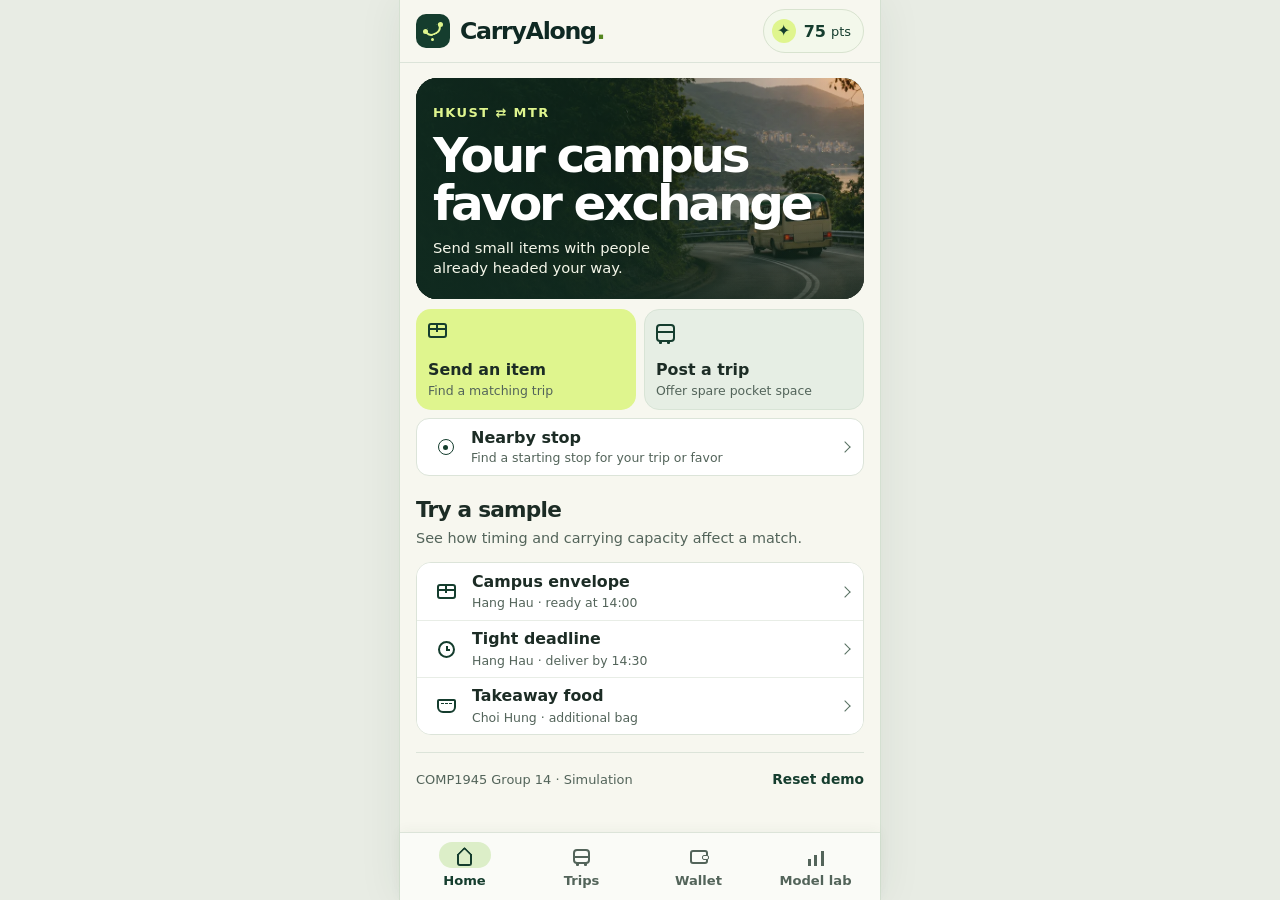
==== commit a30e4b56: "Add handoff detours, capacity tiers, and traveler rewards" ====
--- a/index.html
+++ b/index.html
@@ -37,11 +37,12 @@
 .app-shell { max-width: var(--app-width); min-height: 100vh; min-height: 100dvh; margin: 0 auto; padding-bottom: calc(var(--nav-height) + env(safe-area-inset-bottom)); background: var(--paper); }
 html { scroll-padding-bottom: calc(var(--nav-height) + env(safe-area-inset-bottom) + 12px); }
 button, input, select { font: inherit; }
+textarea { font: inherit; }
 button { cursor: pointer; }
 button:disabled { cursor: default; }
 button, select, input { touch-action: manipulation; }
 button, input, select, summary { -webkit-tap-highlight-color: transparent; }
-button:focus-visible, input:focus-visible, select:focus-visible, summary:focus-visible, a:focus-visible { outline: 3px solid #4d7d20; outline-offset: 3px; }
+button:focus-visible, input:focus-visible, select:focus-visible, textarea:focus-visible, summary:focus-visible, a:focus-visible { outline: 3px solid #4d7d20; outline-offset: 3px; }
 button { transition: background-color 150ms ease, color 150ms ease, transform 150ms ease; }
 button:active:not(:disabled) { transform: translateY(1px); }
 button[hidden], [hidden] { display: none !important; }
@@ -180,6 +181,7 @@
 .traveler p, .ledger-row p { color: var(--muted); font-size: .84rem; margin-top: 3px; }
 .pill { border-radius: 100px; padding: 4px 9px; background: #eef1ee; color: var(--muted); font-size: .76rem; font-weight: 730; flex: 0 0 auto; }
 .pill.good { background: #e6f3d8; color: #294e22; }
+.pill.recommended { background: var(--lime); color: #223e19; white-space: nowrap; }
 .pill.warn { background: var(--warn-bg); color: var(--warn); }
 .journey-facts { display: grid; grid-template-columns: repeat(3,minmax(0,1fr)); gap: 6px; margin: 12px 0 7px; padding: 11px 9px; background: #f1f6ea; border-radius: 10px; }
 .journey-facts .fact + .fact { padding-left: 7px; border-left: 1px solid #dce7d5; }
@@ -288,6 +290,29 @@
 .handoff-steps [aria-current] { background: var(--forest); color: #fff; }
 .pass-note { font-size: .9rem; }
 .pass-actions { display: grid; gap: 7px; }
+.request-extras { margin: 9px 0 5px; padding: 0 9px; background: #f6f8f2; border: 1px solid var(--border); border-radius: 9px; }
+.request-extras summary { cursor: pointer; display: flex; align-items: center; justify-content: space-between; gap: 5px; min-height: 44px; font-weight: 700; font-size: .85rem; color: var(--forest); list-style: none; }
+.request-extras summary::-webkit-details-marker { display: none; }
+.request-extras summary span { margin-left: auto; color: var(--muted); font-size: .72rem; font-weight: 650; }
+.request-extras summary::after { content: ''; width: 7px; height: 7px; margin: -4px 3px 0 2px; border-right: 1.5px solid; border-bottom: 1.5px solid; transform: rotate(45deg); }
+.request-extras[open] summary::after { margin-top: 4px; transform: rotate(225deg); }
+.extras-fields { padding-bottom: 9px; }
+.extras-fields p, .capacity-help { margin: 0 0 8px; font-size: .82rem; color: var(--muted); }
+.extras-fields fieldset { margin: 9px 0; padding: 7px 8px 8px; min-width: 0; border: 1px solid var(--border); border-radius: 7px; }
+.extras-fields legend { padding: 0 3px; font-weight: 750; font-size: .83rem; }
+.extras-fields legend span { font-weight: 450; color: var(--muted); }
+.extras-fields fieldset input + label { margin-top: 8px; }
+.extras-fields textarea { width: 100%; padding: 8px; resize: vertical; border: 1px solid #d9e1d6; border-radius: 8px; background: #f9faf7; color: var(--ink); }
+.extras-fields .pin-estimate { margin: 4px 0 0; }
+.pin-estimate:empty { display: none; }
+.result-detour-note { margin: 0 0 9px; }
+.handoff-instructions { padding: 8px; border-left: 3px solid #a9bd9c; border-radius: 5px; background: #f2f6ed; overflow-wrap: anywhere; white-space: pre-wrap; }
+.handoff-instructions strong { display: block; margin-bottom: 2px; color: var(--ink); }
+.ticket-stops li strong, .ledger-row p { overflow-wrap: anywhere; }
+.challenge-box { padding: 9px 10px 5px; margin: 9px 0; border: 1px solid #d8e6ce; border-radius: 9px; background: #f2f7e8; }
+.challenge-box h3 { margin-bottom: 3px; }
+.challenge-box p { margin-bottom: 4px; font-size: .83rem; }
+#challenge-clock { color: var(--forest); font-weight: 750; }
 .copy-pass { margin-top: 4px; }
 .copy-status { font-size: .83rem; }
 .copy-status:empty { display: none; }
@@ -349,11 +374,11 @@
         </section>
 
         <section class="home-section" aria-labelledby="sample-title">
-          <div class="section-heading"><div><h2 id="sample-title">Try a sample</h2><p>See how timing and pocket space affect a match.</p></div></div>
+          <div class="section-heading"><div><h2 id="sample-title">Try a sample</h2><p>See how timing and carrying capacity affect a match.</p></div></div>
           <div class="demo-list">
             <button type="button" data-scenario="standard"><span class="demo-icon icon-parcel" aria-hidden="true"></span><span><strong>Campus envelope</strong><small>Hang Hau · ready at 14:00</small></span><span class="chevron" aria-hidden="true"></span></button>
             <button type="button" data-scenario="tight"><span class="demo-icon icon-clock" aria-hidden="true"></span><span><strong>Tight deadline</strong><small>Hang Hau · deliver by 14:30</small></span><span class="chevron" aria-hidden="true"></span></button>
-            <button type="button" data-scenario="pocket"><span class="demo-icon icon-pocket" aria-hidden="true"></span><span><strong>Pocket capacity</strong><small>Choi Hung · small pocket item</small></span><span class="chevron" aria-hidden="true"></span></button>
+            <button type="button" data-scenario="pocket"><span class="demo-icon icon-pocket" aria-hidden="true"></span><span><strong>Takeaway food</strong><small>Choi Hung · additional bag</small></span><span class="chevron" aria-hidden="true"></span></button>
           </div>
         </section>
       </section>
@@ -379,13 +404,29 @@
             <div><label for="request-node">Campus handoff</label><select id="request-node" name="node"><option>Library / Atrium</option><option>North Gate</option><option>Academic Concourse</option></select></div>
           </div>
           <div class="inline-fields">
-            <div><label for="request-size">Item size</label><select id="request-size" name="size"><option value="1">Envelope</option><option value="2">Small pocket item</option></select></div>
+            <div><label for="request-size">Item size</label><select id="request-size" name="size"><option value="1">Pocket size</option><option value="2">Fits in bag</option><option value="3">Additional bag</option></select></div>
             <div><label for="request-urgency">Urgency</label><select id="request-urgency" name="urgency"><option value="1">1 · Flexible</option><option value="2" selected>2 · Standard</option><option value="3">3 · Soon</option><option value="4">4 · Urgent</option></select></div>
           </div>
+          <p class="capacity-help" id="size-hint" hidden>Use an additional bag for items carried separately, such as takeaway food.</p>
           <div class="inline-fields">
             <div><label for="request-start">Ready from</label><input id="request-start" name="start" type="time" required value="14:00"></div>
             <div><label for="request-end">Deliver by</label><input id="request-end" name="end" type="time" required value="15:00"></div>
           </div>
+          <details class="request-extras" id="request-extras"><summary>Pickup, drop-off &amp; instructions <span>Optional</span></summary>
+            <div class="extras-fields">
+              <p>Enter a place name or address. Paste a map pin as latitude, longitude to estimate the extra walk. Without a pin, agree on the exact location and any added time together.</p>
+              <fieldset><legend>Pickup <span id="pickup-anchor"></span></legend>
+                <label for="pickup-label">Pickup place</label><input type="text" id="pickup-label" name="pickupLabel" maxlength="100" placeholder="e.g. Outside the café">
+                <label for="pickup-pin">Pickup map pin</label><input type="text" id="pickup-pin" name="pickupPin" maxlength="45" placeholder="e.g. 22.3386, 114.2620" spellcheck="false">
+              </fieldset>
+              <fieldset><legend>Drop-off <span id="dropoff-anchor"></span></legend>
+                <label for="dropoff-label">Drop-off place</label><input type="text" id="dropoff-label" name="dropoffLabel" maxlength="100" placeholder="e.g. Next to the station entrance">
+                <label for="dropoff-pin">Drop-off map pin</label><input type="text" id="dropoff-pin" name="dropoffPin" maxlength="45" placeholder="Latitude, longitude" spellcheck="false">
+              </fieldset>
+              <label for="request-instructions">Additional instructions</label><textarea id="request-instructions" name="instructions" maxlength="240" rows="3" placeholder="e.g. Please keep the food bag upright."></textarea>
+              <p id="pin-estimate" class="pin-estimate" role="status"></p>
+            </div>
+          </details>
           <p class="form-error" id="request-error" role="alert" hidden></p>
           <button type="submit" class="button primary search-button">Find matches</button>
         </form>
@@ -395,6 +436,7 @@
         <div class="screen-actions"><button type="button" class="button secondary" data-screen="request">Edit request</button><span id="result-count" class="counter"></span></div>
         <div class="page-heading"><h1 id="result-title">Trip matches</h1></div>
         <div class="route-ticket" id="result-ticket"><span class="line-mark" aria-hidden="true"></span><div><strong id="result-context"></strong><p id="result-window"></p></div></div>
+        <p class="field-note result-detour-note" id="result-detour-note" hidden></p>
         <div class="results-sort" id="results-sort"><label for="sort-matches">Sort matches</label><select id="sort-matches"><option value="fit">Best fit</option><option value="arrival">Earliest arrival</option><option value="points">Lowest points</option></select></div>
         <div id="results" class="result-list"></div>
         <p id="match-status" role="status" class="sr-only"></p>
@@ -425,7 +467,7 @@
             <div><label for="trip-depart">Departure</label><input type="time" id="trip-depart" name="depart" required value="14:22"></div>
             <div><label for="trip-limit">Max detour (min)</label><input type="number" id="trip-limit" name="limit" min="0" max="20" step="1" value="5" required></div>
           </div>
-          <label for="trip-space">Pocket capacity</label><select name="space" id="trip-space"><option value="1">Envelope</option><option value="2" selected>Small pocket item</option></select>
+          <label for="trip-space">Carrying capacity</label><select name="space" id="trip-space"><option value="1">Pocket size</option><option value="2" selected>Fits in bag</option><option value="3">Additional bag</option></select>
           <button type="submit" class="button primary search-button">Add demo trip</button>
         </form>
       </section>
@@ -444,7 +486,7 @@
       </section>
       <section class="panel lab-panel" aria-labelledby="assumptions-title">
         <h2 id="assumptions-title">Demo data and assumptions</h2>
-        <p>We use the proposal’s reported detour-tolerance distribution to generate synthetic pairs. Trip and walking times are illustrative. The label is feasible only when all four checks pass for pocket fit, pickup overlap, detour tolerance and arrival deadline.</p>
+        <p>We use the proposal’s reported detour-tolerance distribution to generate synthetic pairs. Trip and walking times are illustrative. The label is feasible only when carrying capacity, pickup overlap, detour tolerance and arrival deadline all pass.</p>
         <p>An ordinary least squares model fits rounded point targets generated by an illustrative pricing formula. Its inputs are detour minutes, urgency, item size, time pressure and ride time. The results measure how closely each model learns its synthetic labels. Real commuter behavior and perceived fairness would require a separate study.</p>
         <p>Nearby stop uses approximate station and bus stop positions from <a href="https://www.openstreetmap.org/copyright" target="_blank" rel="noopener noreferrer">OpenStreetMap</a> and meeting points from <a href="https://shaw-auditorium.hkust.edu.hk/location-transport" target="_blank" rel="noopener noreferrer">HKUST’s travel guide</a>.</p>
         <p id="ledger-checks" class="check-text"></p>
@@ -488,39 +530,58 @@
   choi: {name: 'Choi Hung MTR', code: routes.choi.code, description: 'Meet at Exit C2 · towards HKUST', lat: 22.3350, lon: 114.2088}
 };
 const NEARBY_LIMIT_METERS = 1200;
+const WALK_METERS_PER_MINUTE = 75;
+const QUICK_ACCEPT_SECONDS = 30;
+const QUICK_ACCEPT_POINTS = 2;
+const EARLY_ARRIVAL_POINTS = 3;
+
+function distanceMeters({lat, lon}, stop) {
+  const radians = degrees => degrees * Math.PI / 180;
+  const latitudeTerm = Math.sin(radians(stop.lat - lat) / 2) ** 2;
+  const longitudeTerm = Math.sin(radians(stop.lon - lon) / 2) ** 2;
+  const arc = latitudeTerm + Math.cos(radians(lat)) * Math.cos(radians(stop.lat)) * longitudeTerm;
+  return 12_742_000 * Math.asin(Math.sqrt(Math.min(1, arc)));
+}
 
 function nearestStartingStop({latitude, longitude, accuracy}) {
   if (![latitude, longitude, accuracy].every(Number.isFinite) || accuracy > 1000) return {status: 'uncertain'};
-  const radians = degrees => degrees * Math.PI / 180;
-  const distance = stop => {
-    const latitudeTerm = Math.sin(radians(stop.lat - latitude) / 2) ** 2;
-    const longitudeTerm = Math.sin(radians(stop.lon - longitude) / 2) ** 2;
-    const arc = latitudeTerm + Math.cos(radians(latitude)) * Math.cos(radians(stop.lat)) * longitudeTerm;
-    return 12_742_000 * Math.asin(Math.sqrt(Math.min(1, arc)));
-  };
-  const nearest = Object.entries(startingStops).map(([key, stop]) => ({key, meters: distance(stop)}))
+  const nearest = Object.entries(startingStops).map(([key, stop]) => ({key, meters: distanceMeters({lat: latitude, lon: longitude}, stop)}))
     .reduce((best, candidate) => candidate.meters < best.meters ? candidate : best);
   return nearest.meters <= NEARBY_LIMIT_METERS ? {status: 'found', ...nearest} : {status: 'outside'};
 }
 const nodes = {'North Gate': 0, 'Library / Atrium': 3, 'Academic Concourse': 5};
-const sizes = {Envelope: 1, 'Small pocket item': 2};
+const sizes = ['', 'Pocket size', 'Fits in bag', 'Additional bag'];
 const START_POINTS = 75;
 const bucket = time => time < 660 ? 0 : time < 840 ? 1 : time < 1080 ? 2 : 3;
 const clamp = (value, min, max) => Math.max(min, Math.min(max, value));
 const fromTime = time => time.split(':').reduce((hours, minutes) => Number(hours) * 60 + Number(minutes));
 const toTime = time => `${String(Math.floor(time / 60)).padStart(2, '0')}:${String(time % 60).padStart(2, '0')}`;
 
+function estimatePinWalk(value, anchor) {
+  if (!value.trim()) return {};
+  const parts = value.trim().match(/^([+-]?\d{1,3}(?:\.\d+)?)\s*,\s*([+-]?\d{1,3}(?:\.\d+)?)$/);
+  if (!parts || Math.abs(Number(parts[1])) > 90 || Math.abs(Number(parts[2])) > 180) return {error: 'Enter a map pin as latitude, longitude.'};
+  const lat = Number(parts[1]);
+  const lon = Number(parts[2]);
+  const meters = distanceMeters({lat, lon}, anchor);
+  if (meters > NEARBY_LIMIT_METERS) return {error: `Choose a pin within 1.2 km of ${anchor.name}.`};
+  return {pin: `${lat.toFixed(5)}, ${lon.toFixed(5)}`, minutes: Math.ceil(meters / WALK_METERS_PER_MINUTE)};
+}
+
 function pairFeatures(request, trip) {
-  const detour = Math.abs(nodes[request.node] - nodes[trip.node]) + 1;
+  const campusWalk = request.campusPinMinutes === undefined ? Math.abs(nodes[request.node] - nodes[trip.node])
+    : nodes[trip.node] + request.campusPinMinutes;
+  const stationWalk = request.stationPinMinutes ?? 0;
+  const detour = campusWalk + stationWalk + 1;
   const overlap = Math.max(0, Math.min(request.end, trip.depart) - Math.max(request.start, trip.depart - 12));
   const fit = Number(request.size <= trip.space);
   const period = bucket(trip.depart);
   const ride = routes[trip.route].minutes[period];
   const arrival = trip.depart + ride + detour;
   const pressure = clamp((60 - (request.end - request.start)) / 60, 0, 1);
-  const reason = !fit ? 'Item exceeds pocket capacity' : overlap <= 0 ? 'No pickup window overlap'
+  const reason = !fit ? 'Item exceeds carrying capacity' : overlap <= 0 ? 'No pickup window overlap'
     : detour > trip.limit ? 'Detour exceeds tolerance' : arrival > request.end ? 'Arrival misses the deadline' : '';
-  return {detour, overlap, fit, ride, arrival, period, pressure, reason, rule: !reason,
+  return {detour, campusWalk, stationWalk, overlap, fit, ride, arrival, period, pressure, reason, rule: !reason,
     matchInput: [detour, overlap, fit, request.urgency, trip.limit, ride, period],
     priceInput: [1, detour, request.urgency, request.size, pressure, ride]};
 }
@@ -538,8 +599,11 @@
     const period = time < .26 ? 0 : time < .54 ? 1 : time < .78 ? 2 : 3;
     const depart = integer([480, 660, 840, 1080][period], [659, 839, 1079, 1290][period]);
     const start = depart + integer(-45, 12);
-    const request = {node: pick(Object.keys(nodes)), size: integer(1, 2), urgency: integer(1, 4), start, end: start + integer(27, 105)};
-    const trip = {node: pick(Object.keys(nodes)), route, depart, limit: pick(tolerances), space: random() < .62 ? 2 : 1};
+    const request = {node: pick(Object.keys(nodes)), size: integer(1, 3), urgency: integer(1, 4), start, end: start + integer(27, 105)};
+    const space = random();
+    const trip = {node: pick(Object.keys(nodes)), route, depart, limit: pick(tolerances), space: space < .28 ? 1 : space < .63 ? 2 : 3};
+    if (random() < .30) request.stationPinMinutes = integer(1, 7);
+    if (random() < .12) request.campusPinMinutes = integer(1, 7);
     const features = pairFeatures(request, trip);
     const target = Math.round(features.priceInput.reduce((sum, value, index) => sum + weights[index] * value, 0));
     return {route, ...features, target};
@@ -612,19 +676,44 @@
   return true;
 }
 
-function settle(favors, id, status) {
+function settle(favors, id, status, now = Date.now()) {
   const favor = favors.find(entry => entry.id === id && entry.status === 'held');
   if (!favor || !['delivered', 'cancelled'].includes(status)) return false;
   if (Boolean(favor.pickedUpAt) !== (status === 'delivered')) return false;
   favor.status = status;
-  favor.settledAt = Date.now();
+  favor.settledAt = now;
+  if (status === 'delivered' && favor.offeredAt) {
+    favor.journeyMinutes = elapsedJourney(favor, now);
+    favor.quickBonus = quickAcceptBonus(favor);
+    favor.journeyBonus = favor.journeyMinutes < favor.estimateMinutes ? EARLY_ARRIVAL_POINTS : 0;
+  }
   return true;
 }
 
-function markPickup(favors, id) {
+function acceptOffer(favors, id, now = Date.now()) {
+  const favor = favors.find(entry => entry.id === id && entry.status === 'held' && entry.offeredAt && !entry.acceptedAt);
+  if (!favor) return false;
+  favor.acceptedAt = now;
+  return true;
+}
+
+function quickAcceptBonus(favor) {
+  const elapsed = favor.acceptedAt - favor.offeredAt;
+  return elapsed >= 0 && elapsed <= QUICK_ACCEPT_SECONDS * 1000 ? QUICK_ACCEPT_POINTS : 0;
+}
+
+function elapsedJourney(favor, now = Date.now()) {
+  return Math.max(1, Math.floor((now - favor.pickedUpAt) / 1000));
+}
+
+function earnedBonus(favor) { return (favor.quickBonus ?? 0) + (favor.journeyBonus ?? 0); }
+
+function needsAcceptance(favor) { return Boolean(favor.offeredAt && !favor.acceptedAt); }
+
+function markPickup(favors, id, now = Date.now()) {
   const favor = favors.find(entry => entry.id === id && entry.status === 'held' && !entry.pickedUpAt);
-  if (!favor) return false;
-  favor.pickedUpAt = Date.now();
+  if (!favor || needsAcceptance(favor)) return false;
+  favor.pickedUpAt = now;
   return true;
 }
 
@@ -633,14 +722,16 @@
   for (let trial = 0; trial < 20; trial++) {
     const favors = [];
     const points = 20 + trial % 6;
-    const firstHeld = reserve(favors, {id: 'a', tripId: 'a', points});
+    const firstHeld = reserve(favors, {id: 'a', tripId: 'a', points, offeredAt: 1000, estimateMinutes: 20});
     const firstOkay = firstHeld && walletSummary(favors).held === points && walletSummary(favors).available === START_POINTS - points;
     const duplicateBlocked = !reserve(favors, {id: 'dup', tripId: 'a', points});
     const overspendBlocked = !reserve(favors, {id: 'big', tripId: 'b', points: START_POINTS});
-    const pickupRequired = !settle(favors, 'a', 'delivered') && markPickup(favors, 'a')
+    const accepted = !markPickup(favors, 'a') && acceptOffer(favors, 'a', 2000) && !acceptOffer(favors, 'a', 3000);
+    const pickupRequired = accepted && !settle(favors, 'a', 'delivered') && markPickup(favors, 'a', 3000)
       && !markPickup(favors, 'a') && !settle(favors, 'a', 'cancelled') && walletSummary(favors).held === points;
-    const delivered = settle(favors, 'a', 'delivered');
-    const paidOnce = pickupRequired && delivered && !settle(favors, 'a', 'delivered') && walletSummary(favors).paid === points && walletSummary(favors).held === 0;
+    const delivered = settle(favors, 'a', 'delivered', 7000);
+    const paidOnce = pickupRequired && delivered && !settle(favors, 'a', 'delivered') && earnedBonus(favors[0]) === 5
+      && walletSummary(favors).paid === points && walletSummary(favors).held === 0;
     const secondHeld = reserve(favors, {id: 'c', tripId: 'c', points: 15});
     const refunded = secondHeld && settle(favors, 'c', 'cancelled') && walletSummary(favors).available === START_POINTS - points;
     checks += [firstOkay, duplicateBlocked, overspendBlocked, paidOnce, refunded].filter(Boolean).length;
@@ -657,14 +748,15 @@
 const scenarios = {
   standard: {route: 'hang', direction: 'out', node: 'Library / Atrium', size: 1, urgency: 2, start: 840, end: 900},
   tight: {route: 'hang', direction: 'out', node: 'Library / Atrium', size: 1, urgency: 4, start: 840, end: 870},
-  pocket: {route: 'choi', direction: 'out', node: 'North Gate', size: 2, urgency: 2, start: 840, end: 915}
+  pocket: {route: 'choi', direction: 'out', node: 'North Gate', size: 3, urgency: 2, start: 840, end: 915,
+    instructions: 'Please keep the takeaway bag upright.'}
 };
 const seedTrips = [
-  {id: 't1', name: 'Mira', route: 'hang', direction: 'out', node: 'North Gate', depart: 856, limit: 5, space: 2},
-  {id: 't2', name: 'Jay', route: 'hang', direction: 'out', node: 'Academic Concourse', depart: 869, limit: 8, space: 1},
+  {id: 't1', name: 'Mira', route: 'hang', direction: 'out', node: 'North Gate', depart: 856, limit: 9, space: 2},
+  {id: 't2', name: 'Jay', route: 'hang', direction: 'out', node: 'Academic Concourse', depart: 869, limit: 7, space: 2},
   {id: 't3', name: 'Sophie', route: 'hang', direction: 'out', node: 'Library / Atrium', depart: 886, limit: 5, space: 2},
   {id: 't4', name: 'Alex', route: 'choi', direction: 'out', node: 'North Gate', depart: 852, limit: 5, space: 1},
-  {id: 't5', name: 'Noor', route: 'choi', direction: 'out', node: 'Library / Atrium', depart: 864, limit: 5, space: 2},
+  {id: 't5', name: 'Noor', route: 'choi', direction: 'out', node: 'North Gate', depart: 864, limit: 5, space: 3},
   {id: 't6', name: 'Sam', route: 'choi', direction: 'out', node: 'Academic Concourse', depart: 876, limit: 5, space: 2},
   {id: 't7', name: 'Luca', route: 'hang', direction: 'in', node: 'North Gate', depart: 856, limit: 5, space: 2},
   {id: 't8', name: 'Mei', route: 'choi', direction: 'in', node: 'Library / Atrium', depart: 862, limit: 8, space: 2}
@@ -689,6 +781,9 @@
 let preferredTripId;
 let openPassId;
 let toastTimer;
+let challengeTimer;
+
+const escapeHtml = value => String(value ?? '').replace(/[&<>"']/g, character => ({'&': '&amp;', '<': '&lt;', '>': '&gt;', '"': '&quot;', "'": '&#39;'}[character]));
 
 function uniqueId() {
   return globalThis.crypto?.randomUUID?.() ?? `${Date.now()}-${Math.random().toString(36).slice(2)}`;
@@ -717,10 +812,37 @@
   return direction === 'out' ? `${campus} → ${routes[route].name}` : `${routes[route].name} → ${campus}`;
 }
 
-function handoffLabel(candidate) {
+function handoffStops(candidate) {
   const station = `${routes[candidate.trip.route].name} ${routes[candidate.trip.route].exit}`;
   const campus = `HKUST ${request.node}`;
-  return request.direction === 'out' ? `${campus} → ${station}` : `${station} → ${campus}`;
+  const pair = request.direction === 'out' ? [campus, station] : [station, campus];
+  const stopLabel = (label, pin, fallback) => pin ? `${label || 'Map pin'} (${pin})` : label || fallback;
+  return [stopLabel(request.pickupLabel, request.pickupPin, pair[0]), stopLabel(request.dropoffLabel, request.dropoffPin, pair[1])];
+}
+
+function handoffLabel(candidate) { return handoffStops(candidate).join(' → '); }
+
+function savedHandoffStops(favor) {
+  return favor.pickup ? [favor.pickup, favor.dropoff] : favor.handoff.split(' → ');
+}
+
+function readRequestPins(form) {
+  const anchors = form.direction === 'out' ? [startingStops.campus, startingStops[form.route]] : [startingStops[form.route], startingStops.campus];
+  const [pickup, dropoff] = [estimatePinWalk(form.pickupPin, anchors[0]), estimatePinWalk(form.dropoffPin, anchors[1])];
+  return {anchors, pickup, dropoff};
+}
+
+function updateRequestExtras() {
+  const form = Object.fromEntries(new FormData(requestForm));
+  const {anchors, pickup, dropoff} = readRequestPins(form);
+  $('size-hint').hidden = form.size !== '3';
+  $('pickup-anchor').textContent = `near ${anchors[0].name}`;
+  $('dropoff-anchor').textContent = `near ${anchors[1].name}`;
+  $('pickup-pin').placeholder = `e.g. ${anchors[0].lat.toFixed(4)}, ${anchors[0].lon.toFixed(4)}`;
+  $('dropoff-pin').placeholder = `e.g. ${anchors[1].lat.toFixed(4)}, ${anchors[1].lon.toFixed(4)}`;
+  const estimates = [pickup, dropoff].map((pin, index) => pin.error ? `${index === 0 ? 'Pickup' : 'Drop-off'}: ${pin.error}` : pin.minutes === undefined ? ''
+    : `${index === 0 ? 'Pickup' : 'Drop-off'} pin: ${pin.minutes} min from ${anchors[index].name}.`);
+  $('pin-estimate').textContent = estimates.filter(Boolean).join(' ');
 }
 
 function drawMap() {
@@ -782,28 +904,34 @@
 
 function evaluateTrips() {
   const sort = $('sort-matches').value;
+  const bestFit = (a, b) => b.votes - a.votes || a.neighborDistance - b.neighborDistance
+    || a.features.detour - b.features.detour || a.features.arrival - b.features.arrival;
   const order = {
-    fit: (a, b) => Number(b.trip.id === preferredTripId) - Number(a.trip.id === preferredTripId)
-      || b.votes - a.votes || a.features.detour - b.features.detour,
+    fit: bestFit,
     arrival: (a, b) => a.features.arrival - b.features.arrival,
     points: (a, b) => a.points - b.points
   }[sort];
-  return allTrips().filter(trip => trip.route === request.route && trip.direction === request.direction).map(trip => {
+  const candidates = allTrips().filter(trip => trip.route === request.route && trip.direction === request.direction).map(trip => {
     const features = pairFeatures(request, trip);
     const neighbors = models.neighbors(features);
     const votes = neighbors.filter(row => row.rule).length;
     const predicted = votes >= 3;
     const existing = state.favors.find(favor => favor.tripId === trip.id && favor.status !== 'cancelled');
     const feasible = predicted && features.rule;
-    return {trip, features, neighbors, votes, predicted, feasible, existing,
+    const neighborDistance = neighbors.reduce((total, neighbor) => total + neighbor.distance, 0) / neighbors.length;
+    return {trip, features, neighbors, votes, neighborDistance, predicted, feasible, existing,
       points: Math.max(1, Math.round(models.price(features))), available: feasible && !existing};
-  }).sort((a,b) => Number(b.available) - Number(a.available) || Number(b.feasible) - Number(a.feasible)
+  });
+  const recommended = candidates.filter(candidate => candidate.available).sort(bestFit)[0];
+  if (recommended) recommended.recommended = true;
+  return candidates.sort((a,b) => Number(b.available) - Number(a.available) || Number(b.feasible) - Number(a.feasible)
     || order(a, b) || a.features.arrival - b.features.arrival);
 }
 
 function pill(candidate) {
-  if (candidate.existing) return `<span class="pill ${candidate.existing.status === 'delivered' ? 'good' : ''}">${candidate.existing.status === 'delivered' ? 'Delivered' : candidate.existing.pickedUpAt ? 'In transit' : 'Reserved'}</span>`;
-  if (candidate.feasible) return '<span class="pill good">Feasible</span>';
+  if (candidate.existing) return `<span class="pill ${candidate.existing.status === 'delivered' ? 'good' : ''}">${handoffStatus(candidate.existing)}</span>`;
+  if (candidate.recommended) return '<span class="pill recommended">Our recommended</span>';
+  if (candidate.feasible) return `<span class="pill good">${candidate.trip.id === preferredTripId ? 'Selected trip' : 'Feasible'}</span>`;
   return `<span class="pill ${candidate.predicted ? 'warn' : ''}">${candidate.predicted ? 'Rule blocked' : 'Not feasible'}</span>`;
 }
 
@@ -820,14 +948,14 @@
 function featuredCard(candidate) {
   const {trip, features, points} = candidate;
   return `<article class="result-card featured" data-trip="${trip.id}">
-    <div class="card-top">${traveler(trip)}<span class="pill good">${trip.id === preferredTripId ? 'Selected trip' : 'Feasible'}</span></div>
+    <div class="card-top">${traveler(trip)}${pill(candidate)}</div>
     <div class="journey-facts">
       <div class="fact"><span>Arrives by</span><strong>${toTime(features.arrival)}</strong></div>
       <div class="fact"><span>Extra time</span><strong>+${features.detour} min</strong></div>
       <div class="fact"><span>Point quote</span><strong>${points} pts</strong></div>
     </div>
-    <p class="match-support">Fits their pocket · ${features.overlap} min pickup overlap</p>
-    <div class="detour"><strong id="meter-label-${trip.id}">Detour Shame Meter</strong><span>${features.detour} min / ${trip.limit} min limit</span>
+    <p class="match-support">Capacity: ${sizes[trip.space]} · ${features.overlap} min pickup overlap</p>
+    <div class="detour"><strong id="meter-label-${trip.id}">Detour Meter</strong><span>${features.detour} min / ${trip.limit} min limit</span>
       <progress aria-labelledby="meter-label-${trip.id}" aria-valuetext="${features.detour} minutes out of ${trip.limit} allowed" max="${trip.limit}" value="${features.detour}"></progress></div>
     <div class="card-bottom"><button type="button" data-explain="${trip.id}" class="text-button">Why this match?</button>${reviewButton(candidate)}</div>
   </article>`;
@@ -849,11 +977,16 @@
   evaluated = evaluateTrips();
   const open = evaluated.filter(candidate => candidate.available);
   const blocked = evaluated.filter(candidate => !candidate.available);
-  const item = Object.keys(sizes).find(label => sizes[label] === request.size);
+  const item = sizes[request.size];
   $('result-ticket').dataset.route = request.route;
   $('result-ticket').querySelector('.line-mark').textContent = routes[request.route].code;
   $('result-context').textContent = `${routeLabel(request.route, request.direction)} · ${item}`;
   $('result-window').textContent = `Ready from ${toTime(request.start)} · Deliver by ${toTime(request.end)}`;
+  const missingPin = (request.pickupLabel && !request.pickupPin) || (request.dropoffLabel && !request.dropoffPin);
+  const hasPin = request.pickupPin || request.dropoffPin;
+  const notes = [hasPin ? 'Pin detours use straight-line distance at 75 m/min.' : '', missingPin ? 'Confirm unpinned locations and any extra walking time with the traveler.' : ''];
+  $('result-detour-note').textContent = notes.filter(Boolean).join(' ');
+  $('result-detour-note').hidden = !hasPin && !missingPin;
   $('result-count').textContent = `${open.length} feasible`;
   $('match-status').textContent = `${open.length} feasible unbooked matches out of ${evaluated.length} trips.`;
   $('results-sort').hidden = open.length < 2;
@@ -879,10 +1012,10 @@
   $('trip-count').textContent = `${trips.length} ${trips.length === 1 ? 'trip' : 'trips'}`;
   $('trip-list').innerHTML = trips.map(trip => {
     const activity = state.favors.find(favor => favor.tripId === trip.id && favor.status !== 'cancelled');
-    const status = activity?.status === 'held' ? 'Reserved' : activity?.status === 'delivered' ? 'Delivered' : trip.posted ? 'Just posted' : 'Sample trip';
+    const status = activity ? handoffStatus(activity) : trip.posted ? 'Just posted' : 'Sample trip';
     return `<article class="result-card trip-card" data-route="${trip.route}"><div class="trip-line"><span class="line-mark" aria-hidden="true">${routes[trip.route].code}</span><strong>${routeLabel(trip.route, trip.direction)}</strong></div>
       <div class="card-top">${traveler(trip)}<span class="pill">${status}</span></div>
-      <div class="compact-actions"><p class="compact-facts">${trip.limit} min max detour · ${trip.space === 1 ? 'Envelope' : 'Small pocket item'}</p>
+      <div class="compact-actions"><p class="compact-facts">${trip.limit} min max detour · ${sizes[trip.space]}</p>
       ${activity ? `<button type="button" class="text-button" data-pass="${activity.id}">View pass</button>` : `<button type="button" class="text-button" data-prep-trip="${trip.id}">Plan a favor</button>`}</div></article>`;
   }).join('') || '<div class="notice"><h3>No trips for these filters</h3><p>Change the corridor or direction to see more trips.</p></div>';
 }
@@ -891,8 +1024,15 @@
   return `<article class="panel metric-card"><span>${label}</span><strong>${value}</strong><p>${description}</p></article>`;
 }
 
+function handoffStatus(favor) {
+  if (favor.status === 'delivered') return 'Delivered';
+  if (favor.status === 'cancelled') return 'Cancelled';
+  if (favor.pickedUpAt) return 'In transit';
+  return needsAcceptance(favor) ? 'Awaiting acceptance' : 'Ready for pickup';
+}
+
 function passCard(favor) {
-  const stage = favor.pickedUpAt ? 'In transit' : 'Ready for pickup';
+  const stage = handoffStatus(favor);
   return `<button class="pass-card" type="button" data-pass="${favor.id}" data-route="${favor.route}">
     <span class="line-mark" aria-hidden="true">${routes[favor.route].code}</span>
     <span><strong>${favor.name} · ${favor.item}</strong><small>${stage} · ${favor.points} pts held</small></span><span class="chevron" aria-hidden="true"></span></button>`;
@@ -903,13 +1043,15 @@
 function renderWallet() {
   const {available, held, paid} = walletSummary(state.favors);
   const earned = new Map();
-  for (const favor of state.favors.filter(entry => entry.status === 'delivered')) {
-    earned.set(favor.name, (earned.get(favor.name) ?? 0) + favor.points);
+  const deliveredFavors = state.favors.filter(entry => entry.status === 'delivered');
+  const bonuses = deliveredFavors.reduce((total, favor) => total + earnedBonus(favor), 0);
+  for (const favor of deliveredFavors) {
+    earned.set(favor.name, (earned.get(favor.name) ?? 0) + favor.points + earnedBonus(favor));
   }
   $('header-points').textContent = available;
   $('header-points').closest('button').setAttribute('aria-label', `Points wallet, ${available} points available`);
   $('wallet-summary').innerHTML = metricCard('Available', `${available} pts`, 'Sender balance')
-    + metricCard('On hold', `${held} pts`, 'Awaiting delivery') + metricCard('Paid out', `${paid} pts`, 'Confirmed deliveries');
+    + metricCard('On hold', `${held} pts`, 'Awaiting delivery') + metricCard('Paid out', `${paid} pts`, bonuses ? `Plus ${bonuses} demo bonus pts` : 'Confirmed deliveries');
   const history = [...state.favors].reverse();
   const active = history.filter(favor => favor.status === 'held');
   const complete = history.filter(favor => favor.status !== 'held');
@@ -921,8 +1063,9 @@
     const delivered = favor.status === 'delivered';
     const status = delivered ? `${favor.points} pts paid` : `${favor.points} pts returned`;
     const activity = `${delivered ? 'Delivered' : 'Cancelled'} at ${ledgerTime.format(favor.settledAt)} HKT`;
-    const message = delivered ? `${favor.name} received ${favor.points} pts (current balance ${START_POINTS + earned.get(favor.name)} pts).` : 'Points returned to your balance.';
-    return `<article class="ledger-row"><div><h3>${favor.name} · ${favor.item}</h3><p>${favor.handoff} · ETA ${favor.eta}</p><p>${activity}</p><p>${message}</p></div>
+    const bonus = earnedBonus(favor);
+    const message = delivered ? `${favor.name} received ${favor.points} pts${bonus ? ` + ${bonus} bonus pts` : ''} (current balance ${START_POINTS + earned.get(favor.name)} pts).` : 'Points returned to your balance.';
+    return `<article class="ledger-row"><div><h3>${favor.name} · ${favor.item}</h3><p>${escapeHtml(favor.handoff)} · ETA ${favor.eta}</p><p>${activity}</p><p>${message}</p></div>
       <span class="pill ${delivered ? 'good' : ''}">${status}</span><button type="button" class="text-button" data-pass="${favor.id}">View pass</button></article>`;
   }).join('') : '<div class="notice"><h3>No completed handoffs yet</h3><p>Confirmed and cancelled favors will appear here.</p></div>';
 }
@@ -981,7 +1124,11 @@
   preferredTripId = trip?.id;
   delete requestForm.dataset.startStop;
   $('request-intro').textContent = trip ? `Prefilled for ${trip.name}’s ${toTime(trip.depart)} departure.` : 'Choose where and when your item needs to go.';
-  for (const [key, value] of Object.entries(request)) requestForm.elements[key].value = ['start', 'end'].includes(key) ? toTime(value) : value;
+  for (const key of ['route', 'direction', 'node', 'size', 'urgency', 'start', 'end', 'pickupLabel', 'dropoffLabel', 'pickupPin', 'dropoffPin', 'instructions']) {
+    requestForm.elements[key].value = ['start', 'end'].includes(key) ? toTime(values[key]) : values[key] ?? '';
+  }
+  $('request-extras').open = false;
+  updateRequestExtras();
   $('request-error').hidden = true;
   $('sort-matches').value = 'fit';
   if ($('unavailable-trips')) $('unavailable-trips').open = false;
@@ -999,6 +1146,7 @@
 }
 
 function showSheet(passId) {
+  clearInterval(challengeTimer);
   openPassId = passId;
   const title = $('dialog-title');
   title.tabIndex = -1;
@@ -1079,6 +1227,7 @@
   if (target === 'request') {
     preferredTripId = undefined;
     $('request-error').hidden = true;
+    updateRequestExtras();
   }
   dialog.close();
   if (target === 'request') switchView('match', 'request');
@@ -1095,12 +1244,12 @@
     const contribution = models.coefficients[index] * features.priceInput[index];
     return `<dt>${label}</dt><dd>${contribution.toFixed(1)} pts</dd>`;
   }).join('');
-  $('dialog-content').innerHTML = `<h2 id="dialog-title">${trip.name}’s match details</h2><p>${handoffLabel(candidate)}</p>${stage}
+  $('dialog-content').innerHTML = `<h2 id="dialog-title">${trip.name}’s match details</h2><p>${escapeHtml(handoffLabel(candidate))}</p>${stage}
     <div class="dialog-block"><h3>KNN verdict · ${predicted ? 'Feasible' : 'Not feasible'}</h3><div class="neighbor-strip">${marks}</div>
-    <p>${votes} of 5 nearby training examples were feasible. The vote uses seven standardized features from this request and trip.</p>
+    <p>${votes} of 5 nearby training examples were feasible. Candidates first share the same corridor and direction. The recommendation ranks eligible trips by feasible KNN votes, then by similarity to the five neighbors.</p>
     <p>Urgency ${request.urgency} · ${['Morning', 'Midday', 'Afternoon', 'Evening'][features.period]} · ${features.ride} min ride</p></div>
     <div class="dialog-block"><h3>Rule baseline · ${features.rule ? 'Pass' : features.reason}</h3><p>${checks.join(' · ')}.</p>
-    <p>Reservations require both a feasible vote and a rule pass.</p></div>
+    <p>Detour: ${features.campusWalk} min campus walk + ${features.stationWalk} min station walk + 1 min handoff. Reservations require a feasible vote and a rule pass.</p></div>
     <div class="dialog-block"><h3>Regression quote · ${points} pts</h3><p>The model adds these contributions and rounds the total to a whole point.</p><details class="pricing-details"><summary>Show price breakdown</summary><dl>${pricing}</dl></details></div>
     ${candidate.available ? reviewButton(candidate) : ''}`;
   showSheet();
@@ -1110,8 +1259,9 @@
   if (!candidate?.available) return;
   const {trip, features, points} = candidate;
   const available = walletSummary(state.favors).available;
-  $('dialog-content').innerHTML = `<h2 id="dialog-title">Review reservation</h2><p>${trip.name} · ${handoffLabel(candidate)}</p>
-    <div class="quote-box"><dl><dt>Estimated arrival</dt><dd>${toTime(features.arrival)}</dd><dt>Points held</dt><dd>${points} pts</dd><dt>Balance after hold</dt><dd>${Math.max(0, available - points)} pts</dd></dl></div>
+  $('dialog-content').innerHTML = `<h2 id="dialog-title">Review reservation</h2><p>${trip.name} · ${escapeHtml(handoffLabel(candidate))}</p>
+    <div class="quote-box"><dl><dt>Estimated arrival</dt><dd>${toTime(features.arrival)}</dd><dt>Estimated journey</dt><dd>${features.ride + features.detour} min</dd><dt>Points held</dt><dd>${points} pts</dd><dt>Balance after hold</dt><dd>${Math.max(0, available - points)} pts</dd></dl></div>
+    ${request.instructions ? `<p class="handoff-instructions"><strong>Instructions</strong>${escapeHtml(request.instructions)}</p>` : ''}
     <p>${available < points ? 'Your points balance is too low for this trip.' : 'Confirm delivery to release the held points to the traveler.'}</p>
     <button type="button" class="button primary sheet-action" data-reserve="${trip.id}" ${available < points ? 'disabled' : ''}>Reserve for ${points} pts</button>`;
   showSheet();
@@ -1124,31 +1274,67 @@
   const delivered = favor.status === 'delivered';
   const cancelled = favor.status === 'cancelled';
   const pickedUp = Boolean(favor.pickedUpAt) || delivered;
-  const [pickup, dropoff] = favor.handoff.split(' → ');
+  const awaiting = held && needsAcceptance(favor);
+  const [pickup, dropoff] = savedHandoffStops(favor);
   const pickupWindow = favor.pickupWindow ? `Pickup ${favor.pickupWindow}` : 'Meet at the pickup node';
-  const stage = held ? (pickedUp ? 'In transit' : 'Ready for pickup') : (delivered ? 'Delivered' : 'Cancelled');
+  const stage = handoffStatus(favor);
+  const progressStep = delivered ? 'Delivered' : pickedUp ? 'Picked up' : awaiting ? 'Offered' : 'Accepted';
   const progress = cancelled ? '<li class="complete">Reserved</li><li class="complete" aria-current="step">Refunded</li>'
-    : `<li class="complete"${held && !pickedUp ? ' aria-current="step"' : ''}>Reserved</li><li class="${pickedUp ? 'complete' : ''}"${held && pickedUp ? ' aria-current="step"' : ''}>Picked up</li><li class="${delivered ? 'complete' : ''}"${delivered ? ' aria-current="step"' : ''}>Delivered</li>`;
+    : ['Offered', 'Accepted', 'Picked up', 'Delivered'].map((step, index, steps) =>
+      `<li class="${index <= steps.indexOf(progressStep) ? 'complete' : ''}"${step === progressStep ? ' aria-current="step"' : ''}>${step}</li>`).join('');
+  const beforePickup = awaiting ? `<button type="button" class="button primary" data-accept="${favor.id}">Accept as traveler</button>`
+    : `<button type="button" class="button primary" data-pickup="${favor.id}">Mark picked up</button>`;
   const action = held ? (pickedUp
     ? `<button type="button" class="button primary" data-settle="${favor.id}" data-status="delivered">Confirm delivery</button>`
-    : `<button type="button" class="button primary" data-pickup="${favor.id}">Mark picked up</button><button type="button" class="button secondary" data-settle="${favor.id}" data-status="cancelled">Cancel and refund</button>`) : '';
+    : `${beforePickup}<button type="button" class="button secondary" data-settle="${favor.id}" data-status="cancelled">Cancel and refund</button>`) : '';
   $('dialog-content').innerHTML = `<h2 id="dialog-title">Handoff pass</h2><p>${favor.name} · ${favor.item}</p>
     <div class="handoff-ticket" data-route="${favor.route}"><div class="ticket-head"><span class="line-mark" aria-hidden="true">${routes[favor.route].code}</span><strong>${stage}</strong><span class="pill ${delivered ? 'good' : ''}">${favor.points} pts ${held ? 'held' : delivered ? 'paid' : 'returned'}</span></div>
-    <ol class="ticket-stops"><li><strong>${pickup}</strong><span>${pickupWindow}</span></li><li><strong>${dropoff}</strong><span>Estimated arrival ${favor.eta}${favor.deadline ? ` · Deliver by ${favor.deadline}` : ''}</span></li></ol></div>
+    <ol class="ticket-stops"><li><strong>${escapeHtml(pickup)}</strong><span>${pickupWindow}</span></li><li><strong>${escapeHtml(dropoff)}</strong><span>Estimated arrival ${favor.eta}${favor.deadline ? ` · Deliver by ${favor.deadline}` : ''}</span></li></ol></div>
+    ${favor.instructions ? `<p class="handoff-instructions"><strong>Instructions</strong>${escapeHtml(favor.instructions)}</p>` : ''}
     <ol class="handoff-steps" aria-label="Handoff progress">${progress}</ol>
-    ${held ? `<p class="pass-note">${pickedUp ? 'Confirm that the recipient has received the item.' : 'Mark pickup once the traveler has the item. Cancel before pickup to get your points back.'}</p><div class="pass-actions">${action}</div>` : ''}
+    ${journeyChallenge(favor)}
+    ${held ? `<p class="pass-note">${awaiting ? 'Switch to the traveler role to accept this offer.' : pickedUp ? 'Confirm that the recipient has received the item.' : 'Mark pickup once the traveler has the item. Cancel before pickup to get your points back.'}</p><div class="pass-actions">${action}</div>` : ''}
     ${cancelled ? '' : `<button type="button" class="text-button copy-pass" data-copy-pass="${favor.id}">Copy handoff details</button>
       <p class="copy-status" id="pass-copy-status" role="status"></p><textarea id="pass-copy-text" aria-label="Handoff details to copy" readonly rows="4" hidden></textarea>`}`;
   showSheet(id);
+  if ($('challenge-clock')) {
+    updateChallengeClock(favor);
+    challengeTimer = setInterval(() => updateChallengeClock(favor), 250);
+  }
+}
+
+function journeyChallenge(favor) {
+  if (!favor.offeredAt || favor.status === 'cancelled') return '';
+  if (favor.status === 'delivered') {
+    return `<div class="challenge-box"><h3>Traveler reward · ${favor.points + earnedBonus(favor)} pts</h3>
+      <p>Estimated ${favor.estimateMinutes} min · Simulated journey ${favor.journeyMinutes} min</p>
+      <p>${favor.points} base + ${favor.quickBonus} quick acceptance + ${favor.journeyBonus} early arrival</p></div>`;
+  }
+  return `<div class="challenge-box"><h3>Traveler challenge</h3><p>Estimated journey <strong>${favor.estimateMinutes} min</strong></p>
+    <p>Accept within ${QUICK_ACCEPT_SECONDS}s for <strong>+${QUICK_ACCEPT_POINTS} pts</strong>. Beat the estimate for <strong>+${EARLY_ARRIVAL_POINTS} pts</strong>.</p>
+    <p>After pickup, 1 second equals 1 demo journey minute. The demo adds bonuses at delivery without charging the sender extra.</p><p id="challenge-clock"></p></div>`;
+}
+
+function updateChallengeClock(favor) {
+  const meter = $('challenge-clock');
+  if (!meter || !dialog.open) return;
+  if (needsAcceptance(favor)) {
+    const remaining = Math.max(0, Math.ceil((favor.offeredAt + QUICK_ACCEPT_SECONDS * 1000 - Date.now()) / 1000));
+    meter.textContent = remaining ? `${remaining}s left for the quick-accept bonus.` : 'The bonus window ended. You can still accept the offer.';
+  } else if (favor.pickedUpAt) {
+    meter.textContent = `${elapsedJourney(favor)} of ${favor.estimateMinutes} simulated min elapsed.`;
+  } else {
+    meter.textContent = quickAcceptBonus(favor) ? `+${QUICK_ACCEPT_POINTS} quick-accept pts pending delivery. The journey clock starts at pickup.` : 'The journey clock starts at pickup.';
+  }
 }
 
 async function copyHandoff(id) {
   const favor = state.favors.find(entry => entry.id === id && entry.status !== 'cancelled');
   if (!favor) return;
   const status = $('pass-copy-status');
-  const [pickup, dropoff] = favor.handoff.split(' → ');
+  const [pickup, dropoff] = savedHandoffStops(favor);
   const pickupTime = favor.pickupWindow ? ` (${favor.pickupWindow} HKT)` : '';
-  const text = `CarryAlong demo handoff\n${favor.item} with ${favor.name}\nPickup: ${pickup}${pickupTime}\nDrop-off: ${dropoff}\nEstimated arrival: ${favor.eta} HKT`;
+  const text = `CarryAlong demo handoff\n${favor.item} with ${favor.name}\nPickup: ${pickup}${pickupTime}\nDrop-off: ${dropoff}\nEstimated arrival: ${favor.eta} HKT${favor.instructions ? `\nInstructions: ${favor.instructions}` : ''}`;
   try {
     await navigator.clipboard.writeText(text);
     if ($('pass-copy-status') === status) status.textContent = 'Handoff details copied.';
@@ -1167,10 +1353,13 @@
   const candidate = evaluated.find(row => row.trip.id === id);
   if (!candidate?.available) return;
   const {trip, points, features} = candidate;
-  const item = Object.keys(sizes).find(label => sizes[label] === request.size);
+  const item = sizes[request.size];
+  const [pickup, dropoff] = handoffStops(candidate);
+  const now = Date.now();
   const favor = {id: uniqueId(), tripId: trip.id, name: trip.name, points, item,
-    route: trip.route, handoff: handoffLabel(candidate), eta: toTime(features.arrival), deadline: toTime(request.end),
-    pickupWindow: `${toTime(Math.max(request.start, trip.depart - 12))}–${toTime(trip.depart)}`, createdAt: Date.now()};
+    route: trip.route, pickup, dropoff, handoff: `${pickup} → ${dropoff}`, instructions: request.instructions,
+    eta: toTime(features.arrival), deadline: toTime(request.end), estimateMinutes: features.ride + features.detour, offeredAt: now,
+    pickupWindow: `${toTime(Math.max(request.start, trip.depart - 12))}–${toTime(trip.depart)}`, createdAt: now};
   const reserved = await updateState(() => reserve(state.favors, favor));
   dialog.close();
   if (reserved) {
@@ -1192,6 +1381,7 @@
 requestForm.addEventListener('input', event => {
   clearStopHint(event, 'request-intro', 'Choose where and when your item needs to go.');
   $('request-error').hidden = true;
+  if (['route', 'direction', 'size', 'pickupPin', 'dropoffPin'].includes(event.target.name)) updateRequestExtras();
   const preferred = allTrips().find(trip => trip.id === preferredTripId);
   if (preferred && (preferred.route !== requestForm.elements.route.value || preferred.direction !== requestForm.elements.direction.value)) {
     preferredTripId = undefined;
@@ -1211,7 +1401,18 @@
     $('request-end').focus();
     return;
   }
-  request = {...form, size: +form.size, urgency: +form.urgency, start, end};
+  const {pickup, dropoff} = readRequestPins(form);
+  if (pickup.error || dropoff.error) {
+    $('request-extras').open = true;
+    $('request-error').textContent = pickup.error ? `Pickup: ${pickup.error}` : `Drop-off: ${dropoff.error}`;
+    $('request-error').hidden = false;
+    $(pickup.error ? 'pickup-pin' : 'dropoff-pin').focus();
+    return;
+  }
+  const [campus, station] = form.direction === 'out' ? [pickup, dropoff] : [dropoff, pickup];
+  request = {...form, size: +form.size, urgency: +form.urgency, start, end,
+    pickupLabel: form.pickupLabel.trim(), dropoffLabel: form.dropoffLabel.trim(), instructions: form.instructions.trim(),
+    pickupPin: pickup.pin, dropoffPin: dropoff.pin, campusPinMinutes: campus.minutes, stationPinMinutes: station.minutes};
   renderResults();
   switchScreen('matches');
 });
@@ -1261,16 +1462,24 @@
     button.disabled = true;
     await reserveTrip(button.dataset.reserve);
   }
-  if (button.dataset.pickup || button.dataset.settle) {
+  if (button.dataset.accept || button.dataset.pickup || button.dataset.settle) {
     button.disabled = true;
-    const id = button.dataset.pickup || button.dataset.settle;
-    const updated = await updateState(() => button.dataset.pickup ? markPickup(state.favors, id) : settle(state.favors, id, button.dataset.status));
+    const id = button.dataset.accept || button.dataset.pickup || button.dataset.settle;
+    const updated = await updateState(() => {
+      if (button.dataset.accept) return acceptOffer(state.favors, id);
+      if (button.dataset.pickup) return markPickup(state.favors, id);
+      return settle(state.favors, id, button.dataset.status);
+    });
     if (dialog.open && openPassId === id) {
       if (state.favors.some(favor => favor.id === id)) showPass(id);
       else dialog.close();
     }
     if (!updated) toast('This handoff has already changed.');
   }
+});
+
+dialog.addEventListener('close', () => {
+  if (!dialog.open) clearInterval(challengeTimer);
 });
 
 $('reset-button').addEventListener('click', () => {
@@ -1311,6 +1520,7 @@
 $('eval-split').addEventListener('change', renderBenchmark);
 $('eval-route').addEventListener('change', renderBenchmark);
 new ResizeObserver(drawMap).observe($('map-canvas').parentElement);
+updateRequestExtras();
 render();
 renderBenchmark();
 </script>
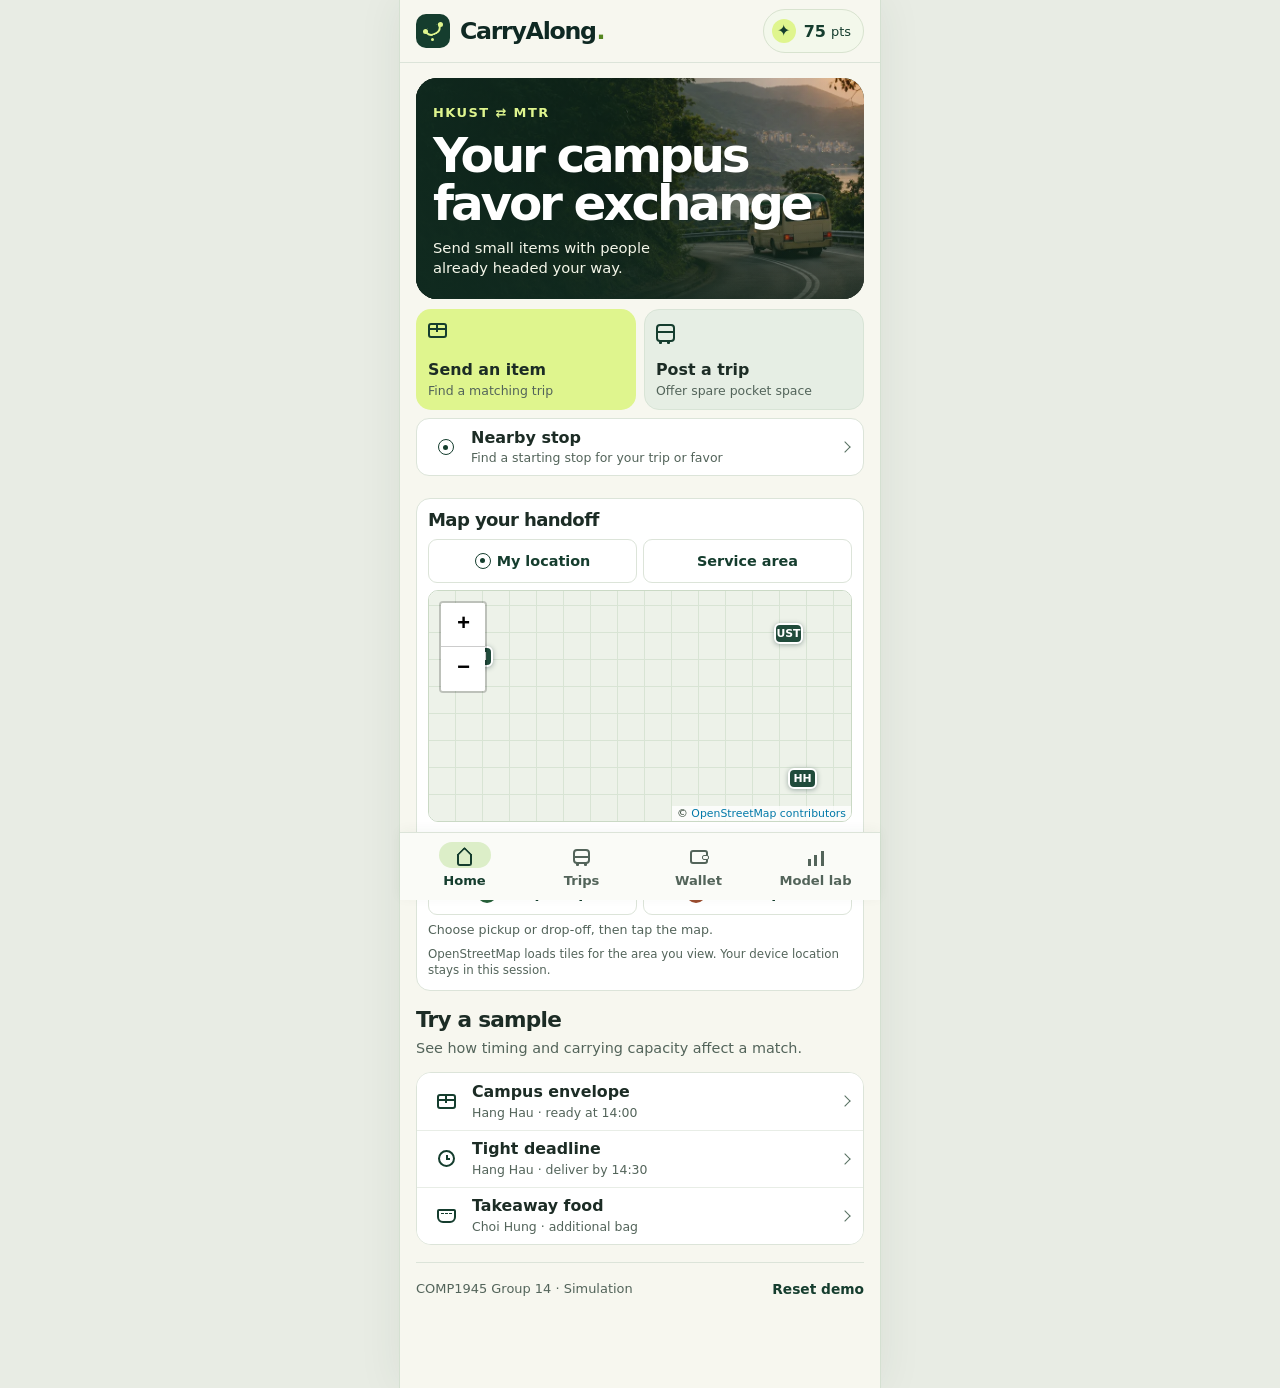
==== commit 0d2eb85c: "Add live handoff maps and update the Pages URL" ====
--- a/index.html
+++ b/index.html
@@ -4,12 +4,675 @@
   <meta charset="utf-8">
   <meta name="viewport" content="width=device-width, initial-scale=1, viewport-fit=cover">
   <meta name="description" content="Try CarryAlong, a campus favor matcher for the HKUST–MTR commute.">
+  <meta name="referrer" content="strict-origin-when-cross-origin">
   <meta name="theme-color" content="#f7f7ef">
   <meta name="page-type" content="software">
   <meta name="site-kind" content="software">
   <meta property="og:title" content="CarryAlong | Campus favor matcher">
   <meta property="og:description" content="Match a pocket-sized favor with an existing HKUST–MTR trip.">
   <title>CarryAlong | Campus favor matcher</title>
+  <style>/* required styles */
+
+.leaflet-pane,
+.leaflet-tile,
+.leaflet-marker-icon,
+.leaflet-marker-shadow,
+.leaflet-tile-container,
+.leaflet-pane > svg,
+.leaflet-pane > canvas,
+.leaflet-zoom-box,
+.leaflet-image-layer,
+.leaflet-layer {
+	position: absolute;
+	left: 0;
+	top: 0;
+	}
+.leaflet-container {
+	overflow: hidden;
+	}
+.leaflet-tile,
+.leaflet-marker-icon,
+.leaflet-marker-shadow {
+	-webkit-user-select: none;
+	   -moz-user-select: none;
+	        user-select: none;
+	  -webkit-user-drag: none;
+	}
+/* Prevents IE11 from highlighting tiles in blue */
+.leaflet-tile::selection {
+	background: transparent;
+}
+/* Safari renders non-retina tile on retina better with this, but Chrome is worse */
+.leaflet-safari .leaflet-tile {
+	image-rendering: -webkit-optimize-contrast;
+	}
+/* hack that prevents hw layers "stretching" when loading new tiles */
+.leaflet-safari .leaflet-tile-container {
+	width: 1600px;
+	height: 1600px;
+	-webkit-transform-origin: 0 0;
+	}
+.leaflet-marker-icon,
+.leaflet-marker-shadow {
+	display: block;
+	}
+/* .leaflet-container svg: reset svg max-width decleration shipped in Joomla! (joomla.org) 3.x */
+/* .leaflet-container img: map is broken in FF if you have max-width: 100% on tiles */
+.leaflet-container .leaflet-overlay-pane svg {
+	max-width: none !important;
+	max-height: none !important;
+	}
+.leaflet-container .leaflet-marker-pane img,
+.leaflet-container .leaflet-shadow-pane img,
+.leaflet-container .leaflet-tile-pane img,
+.leaflet-container img.leaflet-image-layer,
+.leaflet-container .leaflet-tile {
+	max-width: none !important;
+	max-height: none !important;
+	width: auto;
+	padding: 0;
+	}
+
+.leaflet-container img.leaflet-tile {
+	/* See: https://bugs.chromium.org/p/chromium/issues/detail?id=600120 */
+	mix-blend-mode: plus-lighter;
+}
+
+.leaflet-container.leaflet-touch-zoom {
+	-ms-touch-action: pan-x pan-y;
+	touch-action: pan-x pan-y;
+	}
+.leaflet-container.leaflet-touch-drag {
+	-ms-touch-action: pinch-zoom;
+	/* Fallback for FF which doesn't support pinch-zoom */
+	touch-action: none;
+	touch-action: pinch-zoom;
+}
+.leaflet-container.leaflet-touch-drag.leaflet-touch-zoom {
+	-ms-touch-action: none;
+	touch-action: none;
+}
+.leaflet-container {
+	-webkit-tap-highlight-color: transparent;
+}
+.leaflet-container a {
+	-webkit-tap-highlight-color: rgba(51, 181, 229, 0.4);
+}
+.leaflet-tile {
+	filter: inherit;
+	visibility: hidden;
+	}
+.leaflet-tile-loaded {
+	visibility: inherit;
+	}
+.leaflet-zoom-box {
+	width: 0;
+	height: 0;
+	-moz-box-sizing: border-box;
+	     box-sizing: border-box;
+	z-index: 800;
+	}
+/* workaround for https://bugzilla.mozilla.org/show_bug.cgi?id=888319 */
+.leaflet-overlay-pane svg {
+	-moz-user-select: none;
+	}
+
+.leaflet-pane         { z-index: 400; }
+
+.leaflet-tile-pane    { z-index: 200; }
+.leaflet-overlay-pane { z-index: 400; }
+.leaflet-shadow-pane  { z-index: 500; }
+.leaflet-marker-pane  { z-index: 600; }
+.leaflet-tooltip-pane   { z-index: 650; }
+.leaflet-popup-pane   { z-index: 700; }
+
+.leaflet-map-pane canvas { z-index: 100; }
+.leaflet-map-pane svg    { z-index: 200; }
+
+.leaflet-vml-shape {
+	width: 1px;
+	height: 1px;
+	}
+.lvml {
+	behavior: url(#default#VML);
+	display: inline-block;
+	position: absolute;
+	}
+
+
+/* control positioning */
+
+.leaflet-control {
+	position: relative;
+	z-index: 800;
+	pointer-events: visiblePainted; /* IE 9-10 doesn't have auto */
+	pointer-events: auto;
+	}
+.leaflet-top,
+.leaflet-bottom {
+	position: absolute;
+	z-index: 1000;
+	pointer-events: none;
+	}
+.leaflet-top {
+	top: 0;
+	}
+.leaflet-right {
+	right: 0;
+	}
+.leaflet-bottom {
+	bottom: 0;
+	}
+.leaflet-left {
+	left: 0;
+	}
+.leaflet-control {
+	float: left;
+	clear: both;
+	}
+.leaflet-right .leaflet-control {
+	float: right;
+	}
+.leaflet-top .leaflet-control {
+	margin-top: 10px;
+	}
+.leaflet-bottom .leaflet-control {
+	margin-bottom: 10px;
+	}
+.leaflet-left .leaflet-control {
+	margin-left: 10px;
+	}
+.leaflet-right .leaflet-control {
+	margin-right: 10px;
+	}
+
+
+/* zoom and fade animations */
+
+.leaflet-fade-anim .leaflet-popup {
+	opacity: 0;
+	-webkit-transition: opacity 0.2s linear;
+	   -moz-transition: opacity 0.2s linear;
+	        transition: opacity 0.2s linear;
+	}
+.leaflet-fade-anim .leaflet-map-pane .leaflet-popup {
+	opacity: 1;
+	}
+.leaflet-zoom-animated {
+	-webkit-transform-origin: 0 0;
+	    -ms-transform-origin: 0 0;
+	        transform-origin: 0 0;
+	}
+svg.leaflet-zoom-animated {
+	will-change: transform;
+}
+
+.leaflet-zoom-anim .leaflet-zoom-animated {
+	-webkit-transition: -webkit-transform 0.25s cubic-bezier(0,0,0.25,1);
+	   -moz-transition:    -moz-transform 0.25s cubic-bezier(0,0,0.25,1);
+	        transition:         transform 0.25s cubic-bezier(0,0,0.25,1);
+	}
+.leaflet-zoom-anim .leaflet-tile,
+.leaflet-pan-anim .leaflet-tile {
+	-webkit-transition: none;
+	   -moz-transition: none;
+	        transition: none;
+	}
+
+.leaflet-zoom-anim .leaflet-zoom-hide {
+	visibility: hidden;
+	}
+
+
+/* cursors */
+
+.leaflet-interactive {
+	cursor: pointer;
+	}
+.leaflet-grab {
+	cursor: -webkit-grab;
+	cursor:    -moz-grab;
+	cursor:         grab;
+	}
+.leaflet-crosshair,
+.leaflet-crosshair .leaflet-interactive {
+	cursor: crosshair;
+	}
+.leaflet-popup-pane,
+.leaflet-control {
+	cursor: auto;
+	}
+.leaflet-dragging .leaflet-grab,
+.leaflet-dragging .leaflet-grab .leaflet-interactive,
+.leaflet-dragging .leaflet-marker-draggable {
+	cursor: move;
+	cursor: -webkit-grabbing;
+	cursor:    -moz-grabbing;
+	cursor:         grabbing;
+	}
+
+/* marker & overlays interactivity */
+.leaflet-marker-icon,
+.leaflet-marker-shadow,
+.leaflet-image-layer,
+.leaflet-pane > svg path,
+.leaflet-tile-container {
+	pointer-events: none;
+	}
+
+.leaflet-marker-icon.leaflet-interactive,
+.leaflet-image-layer.leaflet-interactive,
+.leaflet-pane > svg path.leaflet-interactive,
+svg.leaflet-image-layer.leaflet-interactive path {
+	pointer-events: visiblePainted; /* IE 9-10 doesn't have auto */
+	pointer-events: auto;
+	}
+
+/* visual tweaks */
+
+.leaflet-container {
+	background: #ddd;
+	outline-offset: 1px;
+	}
+.leaflet-container a {
+	color: #0078A8;
+	}
+.leaflet-zoom-box {
+	border: 2px dotted #38f;
+	background: rgba(255,255,255,0.5);
+	}
+
+
+/* general typography */
+.leaflet-container {
+	font-family: "Helvetica Neue", Arial, Helvetica, sans-serif;
+	font-size: 12px;
+	font-size: 0.75rem;
+	line-height: 1.5;
+	}
+
+
+/* general toolbar styles */
+
+.leaflet-bar {
+	box-shadow: 0 1px 5px rgba(0,0,0,0.65);
+	border-radius: 4px;
+	}
+.leaflet-bar a {
+	background-color: #fff;
+	border-bottom: 1px solid #ccc;
+	width: 26px;
+	height: 26px;
+	line-height: 26px;
+	display: block;
+	text-align: center;
+	text-decoration: none;
+	color: black;
+	}
+.leaflet-bar a,
+.leaflet-control-layers-toggle {
+	background-position: 50% 50%;
+	background-repeat: no-repeat;
+	display: block;
+	}
+.leaflet-bar a:hover,
+.leaflet-bar a:focus {
+	background-color: #f4f4f4;
+	}
+.leaflet-bar a:first-child {
+	border-top-left-radius: 4px;
+	border-top-right-radius: 4px;
+	}
+.leaflet-bar a:last-child {
+	border-bottom-left-radius: 4px;
+	border-bottom-right-radius: 4px;
+	border-bottom: none;
+	}
+.leaflet-bar a.leaflet-disabled {
+	cursor: default;
+	background-color: #f4f4f4;
+	color: #bbb;
+	}
+
+.leaflet-touch .leaflet-bar a {
+	width: 30px;
+	height: 30px;
+	line-height: 30px;
+	}
+.leaflet-touch .leaflet-bar a:first-child {
+	border-top-left-radius: 2px;
+	border-top-right-radius: 2px;
+	}
+.leaflet-touch .leaflet-bar a:last-child {
+	border-bottom-left-radius: 2px;
+	border-bottom-right-radius: 2px;
+	}
+
+/* zoom control */
+
+.leaflet-control-zoom-in,
+.leaflet-control-zoom-out {
+	font: bold 18px 'Lucida Console', Monaco, monospace;
+	text-indent: 1px;
+	}
+
+.leaflet-touch .leaflet-control-zoom-in, .leaflet-touch .leaflet-control-zoom-out  {
+	font-size: 22px;
+	}
+
+
+/* layers control */
+
+.leaflet-control-layers {
+	box-shadow: 0 1px 5px rgba(0,0,0,0.4);
+	background: #fff;
+	border-radius: 5px;
+	}
+.leaflet-control-layers-toggle {
+	background-image: url(images/layers.png);
+	width: 36px;
+	height: 36px;
+	}
+.leaflet-retina .leaflet-control-layers-toggle {
+	background-image: url(images/layers-2x.png);
+	background-size: 26px 26px;
+	}
+.leaflet-touch .leaflet-control-layers-toggle {
+	width: 44px;
+	height: 44px;
+	}
+.leaflet-control-layers .leaflet-control-layers-list,
+.leaflet-control-layers-expanded .leaflet-control-layers-toggle {
+	display: none;
+	}
+.leaflet-control-layers-expanded .leaflet-control-layers-list {
+	display: block;
+	position: relative;
+	}
+.leaflet-control-layers-expanded {
+	padding: 6px 10px 6px 6px;
+	color: #333;
+	background: #fff;
+	}
+.leaflet-control-layers-scrollbar {
+	overflow-y: scroll;
+	overflow-x: hidden;
+	padding-right: 5px;
+	}
+.leaflet-control-layers-selector {
+	margin-top: 2px;
+	position: relative;
+	top: 1px;
+	}
+.leaflet-control-layers label {
+	display: block;
+	font-size: 13px;
+	font-size: 1.08333em;
+	}
+.leaflet-control-layers-separator {
+	height: 0;
+	border-top: 1px solid #ddd;
+	margin: 5px -10px 5px -6px;
+	}
+
+/* Default icon URLs */
+.leaflet-default-icon-path { /* used only in path-guessing heuristic, see L.Icon.Default */
+	background-image: url(images/marker-icon.png);
+	}
+
+
+/* attribution and scale controls */
+
+.leaflet-container .leaflet-control-attribution {
+	background: #fff;
+	background: rgba(255, 255, 255, 0.8);
+	margin: 0;
+	}
+.leaflet-control-attribution,
+.leaflet-control-scale-line {
+	padding: 0 5px;
+	color: #333;
+	line-height: 1.4;
+	}
+.leaflet-control-attribution a {
+	text-decoration: none;
+	}
+.leaflet-control-attribution a:hover,
+.leaflet-control-attribution a:focus {
+	text-decoration: underline;
+	}
+.leaflet-attribution-flag {
+	display: inline !important;
+	vertical-align: baseline !important;
+	width: 1em;
+	height: 0.6669em;
+	}
+.leaflet-left .leaflet-control-scale {
+	margin-left: 5px;
+	}
+.leaflet-bottom .leaflet-control-scale {
+	margin-bottom: 5px;
+	}
+.leaflet-control-scale-line {
+	border: 2px solid #777;
+	border-top: none;
+	line-height: 1.1;
+	padding: 2px 5px 1px;
+	white-space: nowrap;
+	-moz-box-sizing: border-box;
+	     box-sizing: border-box;
+	background: rgba(255, 255, 255, 0.8);
+	text-shadow: 1px 1px #fff;
+	}
+.leaflet-control-scale-line:not(:first-child) {
+	border-top: 2px solid #777;
+	border-bottom: none;
+	margin-top: -2px;
+	}
+.leaflet-control-scale-line:not(:first-child):not(:last-child) {
+	border-bottom: 2px solid #777;
+	}
+
+.leaflet-touch .leaflet-control-attribution,
+.leaflet-touch .leaflet-control-layers,
+.leaflet-touch .leaflet-bar {
+	box-shadow: none;
+	}
+.leaflet-touch .leaflet-control-layers,
+.leaflet-touch .leaflet-bar {
+	border: 2px solid rgba(0,0,0,0.2);
+	background-clip: padding-box;
+	}
+
+
+/* popup */
+
+.leaflet-popup {
+	position: absolute;
+	text-align: center;
+	margin-bottom: 20px;
+	}
+.leaflet-popup-content-wrapper {
+	padding: 1px;
+	text-align: left;
+	border-radius: 12px;
+	}
+.leaflet-popup-content {
+	margin: 13px 24px 13px 20px;
+	line-height: 1.3;
+	font-size: 13px;
+	font-size: 1.08333em;
+	min-height: 1px;
+	}
+.leaflet-popup-content p {
+	margin: 17px 0;
+	margin: 1.3em 0;
+	}
+.leaflet-popup-tip-container {
+	width: 40px;
+	height: 20px;
+	position: absolute;
+	left: 50%;
+	margin-top: -1px;
+	margin-left: -20px;
+	overflow: hidden;
+	pointer-events: none;
+	}
+.leaflet-popup-tip {
+	width: 17px;
+	height: 17px;
+	padding: 1px;
+
+	margin: -10px auto 0;
+	pointer-events: auto;
+
+	-webkit-transform: rotate(45deg);
+	   -moz-transform: rotate(45deg);
+	    -ms-transform: rotate(45deg);
+	        transform: rotate(45deg);
+	}
+.leaflet-popup-content-wrapper,
+.leaflet-popup-tip {
+	background: white;
+	color: #333;
+	box-shadow: 0 3px 14px rgba(0,0,0,0.4);
+	}
+.leaflet-container a.leaflet-popup-close-button {
+	position: absolute;
+	top: 0;
+	right: 0;
+	border: none;
+	text-align: center;
+	width: 24px;
+	height: 24px;
+	font: 16px/24px Tahoma, Verdana, sans-serif;
+	color: #757575;
+	text-decoration: none;
+	background: transparent;
+	}
+.leaflet-container a.leaflet-popup-close-button:hover,
+.leaflet-container a.leaflet-popup-close-button:focus {
+	color: #585858;
+	}
+.leaflet-popup-scrolled {
+	overflow: auto;
+	}
+
+.leaflet-oldie .leaflet-popup-content-wrapper {
+	-ms-zoom: 1;
+	}
+.leaflet-oldie .leaflet-popup-tip {
+	width: 24px;
+	margin: 0 auto;
+
+	-ms-filter: "progid:DXImageTransform.Microsoft.Matrix(M11=0.70710678, M12=0.70710678, M21=-0.70710678, M22=0.70710678)";
+	filter: progid:DXImageTransform.Microsoft.Matrix(M11=0.70710678, M12=0.70710678, M21=-0.70710678, M22=0.70710678);
+	}
+
+.leaflet-oldie .leaflet-control-zoom,
+.leaflet-oldie .leaflet-control-layers,
+.leaflet-oldie .leaflet-popup-content-wrapper,
+.leaflet-oldie .leaflet-popup-tip {
+	border: 1px solid #999;
+	}
+
+
+/* div icon */
+
+.leaflet-div-icon {
+	background: #fff;
+	border: 1px solid #666;
+	}
+
+
+/* Tooltip */
+/* Base styles for the element that has a tooltip */
+.leaflet-tooltip {
+	position: absolute;
+	padding: 6px;
+	background-color: #fff;
+	border: 1px solid #fff;
+	border-radius: 3px;
+	color: #222;
+	white-space: nowrap;
+	-webkit-user-select: none;
+	-moz-user-select: none;
+	-ms-user-select: none;
+	user-select: none;
+	pointer-events: none;
+	box-shadow: 0 1px 3px rgba(0,0,0,0.4);
+	}
+.leaflet-tooltip.leaflet-interactive {
+	cursor: pointer;
+	pointer-events: auto;
+	}
+.leaflet-tooltip-top:before,
+.leaflet-tooltip-bottom:before,
+.leaflet-tooltip-left:before,
+.leaflet-tooltip-right:before {
+	position: absolute;
+	pointer-events: none;
+	border: 6px solid transparent;
+	background: transparent;
+	content: "";
+	}
+
+/* Directions */
+
+.leaflet-tooltip-bottom {
+	margin-top: 6px;
+}
+.leaflet-tooltip-top {
+	margin-top: -6px;
+}
+.leaflet-tooltip-bottom:before,
+.leaflet-tooltip-top:before {
+	left: 50%;
+	margin-left: -6px;
+	}
+.leaflet-tooltip-top:before {
+	bottom: 0;
+	margin-bottom: -12px;
+	border-top-color: #fff;
+	}
+.leaflet-tooltip-bottom:before {
+	top: 0;
+	margin-top: -12px;
+	margin-left: -6px;
+	border-bottom-color: #fff;
+	}
+.leaflet-tooltip-left {
+	margin-left: -6px;
+}
+.leaflet-tooltip-right {
+	margin-left: 6px;
+}
+.leaflet-tooltip-left:before,
+.leaflet-tooltip-right:before {
+	top: 50%;
+	margin-top: -6px;
+	}
+.leaflet-tooltip-left:before {
+	right: 0;
+	margin-right: -12px;
+	border-left-color: #fff;
+	}
+.leaflet-tooltip-right:before {
+	left: 0;
+	margin-left: -12px;
+	border-right-color: #fff;
+	}
+
+/* Printing */
+
+@media print {
+	/* Prevent printers from removing background-images of controls. */
+	.leaflet-control {
+		-webkit-print-color-adjust: exact;
+		print-color-adjust: exact;
+		}
+	}
+</style>
   <style>:root {
   color-scheme: light;
   --paper: #f7f7ef;
@@ -130,14 +793,38 @@
 .home-passes { display: grid; gap: 7px; }
 .pass-card { border-radius: 12px; border: 1px solid var(--border); }
 
-.route-map { position: relative; height: 102px; margin-bottom: 11px; border-radius: 15px; overflow: hidden; color: white; background: radial-gradient(ellipse at 54% 44%, #254b3e, #102d26 80%); }
-#map-canvas { position: absolute; inset: 0; width: 100%; height: 100%; }
-.map-node { position: absolute; display: grid; gap: 3px; z-index: 1; line-height: 1.05; }
-.map-node b { font-size: .9rem; }
-.map-node small { color: #c1d2c8; font-size: .78rem; }
-.map-hk { left: 12%; top: calc(49% + 11px); transform: translateX(-23%); }
-.map-choi { left: 66%; top: calc(25% - 7px); margin-left: 12px; }
-.map-hang { left: 66%; top: calc(70% - 7px); margin-left: 12px; }
+.map-panel { min-width: 0; padding: 11px; border: 1px solid var(--border); border-radius: 14px; background: #fff; }
+.map-panel h2 { margin: 0 0 8px; font-size: 1.13rem; }
+.request-map-panel { margin-top: 14px; padding: 9px; background: #f9fbf7; }
+.map-toolbar, .map-pin-actions { display: grid; grid-template-columns: 1fr 1fr; gap: 6px; }
+.map-toolbar .button, .map-pin-actions .button { padding-inline: 5px; }
+.map-locate, .map-pin-actions .button { gap: 6px; }
+.map-frame { position: relative; margin: 7px 0; border: 1px solid #cad9c5; border-radius: 10px; overflow: hidden; isolation: isolate; }
+.street-map { width: 100%; height: 230px; font: inherit; background: repeating-linear-gradient(0deg,transparent 0 26px,#d8e4d4 26px 27px), repeating-linear-gradient(90deg,#edf2e9 0 26px,#d8e4d4 26px 27px); }
+.street-map:focus-visible { outline: 3px solid var(--forest); outline-offset: -3px; }
+.street-map .leaflet-control-zoom a { width: 44px; height: 44px; line-height: 44px; }
+.street-map .leaflet-control-attribution { font-size: .68rem; color: #293d2e; }
+.map-stop-icon, .placed-pin, .my-location-label { display: grid; place-items: center; font-weight: 800; border: 2px solid #fff; box-shadow: 0 1px 5px #17363560; }
+.map-stop-icon { color: #fff; background: #204b3b; border-radius: 6px; font-size: .68rem; }
+.placed-pin { color: #fff; border-radius: 50%; font-size: .81rem; }
+.pickup, .pin-indicator.pickup { background: #27603a; }
+.dropoff, .pin-indicator.dropoff { background: #9a4c2f; }
+.my-location-label { border-width: 1px; border-radius: 6px; background: #2464c5; color: #fff; font-size: .69rem; }
+.map-aim { position: absolute; z-index: 410; left: 50%; top: 50%; width: 14px; height: 14px; display: none; border: 1px solid #fff; box-shadow: 0 0 0 1px #153d2e; border-radius: 50%; pointer-events: none; transform: translate(-50%, -50%); }
+.pin-armed .map-aim { display: block; }
+.pin-armed .street-map { cursor: crosshair; }
+.map-pin-actions button[aria-pressed="true"] { background: #e0efce; border-color: #97ba82; }
+.pin-indicator { display: grid; place-items: center; flex: 0 0 auto; width: 20px; height: 20px; border-radius: 50%; color: #fff; font-size: .71rem; font-weight: 800; }
+.map-status, .map-tiles-status, .map-privacy { margin: 6px 0 0; color: var(--muted); font-size: .79rem; line-height: 1.4; }
+.map-status { min-height: 1.15rem; }
+.map-tiles-status { margin: 4px 0 7px; }
+.map-privacy { font-size: .74rem; }
+.map-pin-list { display: grid; padding: 0; margin: 7px 0 0; border-top: 1px solid var(--line); list-style: none; }
+.map-pin-list li { display: flex; justify-content: space-between; align-items: center; gap: 6px; font-size: .78rem; }
+.map-pin-list li + li { border-top: 1px solid var(--line); }
+.map-pin-list li strong { margin-right: 3px; }
+.map-pin-list li > span { overflow-wrap: anywhere; }
+.map-continue { width: 100%; margin-top: 4px; }
 
 .panel { background: var(--white); border: 1px solid var(--border); border-radius: var(--radius); }
 .request-panel { padding: 13px; }
@@ -369,6 +1056,10 @@
           <button class="nearby-shortcut" type="button" data-nearby="home"><span class="location-icon" aria-hidden="true"></span><span><strong>Nearby stop</strong><small>Find a starting stop for your trip or favor</small></span><span class="chevron" aria-hidden="true"></span></button>
         </div>
 
+        <section class="home-section map-panel" id="home-handoff-map" data-handoff-map="home" aria-labelledby="home-map-title">
+          <h2 id="home-map-title">Map your handoff</h2>
+        </section>
+
         <section class="home-section" id="home-activity" aria-labelledby="home-activity-title" hidden>
           <h2 id="home-activity-title">In progress</h2><div id="home-passes" class="home-passes"></div>
         </section>
@@ -389,13 +1080,6 @@
           <h1 id="request-title">Send a favor</h1>
           <p id="request-intro">Choose where and when your item needs to go.</p>
         </div>
-        <div class="route-map" aria-label="Schematic of the HKUST routes to Choi Hung and Hang Hau" role="img">
-          <canvas id="map-canvas" aria-hidden="true"></canvas>
-          <span class="map-node map-hk"><b>HKUST</b><small>North Gate</small></span>
-          <span class="map-node map-choi"><b>Choi Hung</b><small>Exit C2</small></span>
-          <span class="map-node map-hang"><b>Hang Hau</b><small>Exit B1</small></span>
-        </div>
-
         <form id="request-form" class="panel request-panel" aria-label="Favor request">
           <label for="request-route">Corridor</label>
           <select id="request-route" name="route"><option value="hang">HKUST ↔ Hang Hau</option><option value="choi">HKUST ↔ Choi Hung</option></select>
@@ -412,9 +1096,12 @@
             <div><label for="request-start">Ready from</label><input id="request-start" name="start" type="time" required value="14:00"></div>
             <div><label for="request-end">Deliver by</label><input id="request-end" name="end" type="time" required value="15:00"></div>
           </div>
+          <section class="map-panel request-map-panel" id="request-handoff-map" data-handoff-map="request" aria-labelledby="request-map-title">
+            <h2 id="request-map-title">Pin pickup and drop-off</h2>
+          </section>
           <details class="request-extras" id="request-extras"><summary>Pickup, drop-off &amp; instructions <span>Optional</span></summary>
             <div class="extras-fields">
-              <p>Enter a place name or address. Paste a map pin as latitude, longitude to estimate the extra walk. Without a pin, agree on the exact location and any added time together.</p>
+              <p>Add a place name or address to your pass. You can set a pin on the map or enter latitude and longitude below. Without a pin, agree on the exact location and any added time together.</p>
               <fieldset><legend>Pickup <span id="pickup-anchor"></span></legend>
                 <label for="pickup-label">Pickup place</label><input type="text" id="pickup-label" name="pickupLabel" maxlength="100" placeholder="e.g. Outside the café">
                 <label for="pickup-pin">Pickup map pin</label><input type="text" id="pickup-pin" name="pickupPin" maxlength="45" placeholder="e.g. 22.3386, 114.2620" spellcheck="false">
@@ -518,7 +1205,60 @@
     <div id="dialog-content"></div>
     <form method="dialog" class="dialog-dismiss"><button class="button secondary" value="close">Close</button></form>
   </dialog>
+  <template id="handoff-map-template">
+    <div class="map-toolbar">
+      <button type="button" class="button secondary map-locate" data-map-action="locate"><span class="location-icon" aria-hidden="true"></span>My location</button>
+      <button type="button" class="button secondary" data-map-action="fit">Service area</button>
+    </div>
+    <div class="map-frame">
+      <div class="street-map" role="region" aria-label="Interactive map of HKUST and nearby MTR stations"></div>
+      <span class="map-aim" aria-hidden="true"></span>
+    </div>
+    <p class="map-tiles-status" hidden></p>
+    <div class="map-pin-actions" role="group" aria-label="Handoff pins">
+      <button type="button" class="button secondary" data-map-pin="pickup" aria-pressed="false"><span class="pin-indicator pickup" aria-hidden="true">P</span>Set pickup</button>
+      <button type="button" class="button secondary" data-map-pin="dropoff" aria-pressed="false"><span class="pin-indicator dropoff" aria-hidden="true">D</span>Set drop-off</button>
+    </div>
+    <p class="map-status" role="status"></p>
+    <ul class="map-pin-list" hidden></ul>
+    <button type="button" class="button primary map-continue" data-map-action="request" hidden>Use pins in request</button>
+    <p class="map-privacy">OpenStreetMap loads tiles for the area you view. Your device location stays in this session.</p>
+  </template>
   <div id="toast" role="status" aria-live="polite" class="toast" hidden></div>
+  <script>/*
+BSD 2-Clause License
+
+Copyright (c) 2010-2023, Volodymyr Agafonkin
+Copyright (c) 2010-2011, CloudMade
+All rights reserved.
+
+Redistribution and use in source and binary forms, with or without
+modification, are permitted provided that the following conditions are met:
+
+1. Redistributions of source code must retain the above copyright notice, this
+   list of conditions and the following disclaimer.
+
+2. Redistributions in binary form must reproduce the above copyright notice,
+   this list of conditions and the following disclaimer in the documentation
+   and/or other materials provided with the distribution.
+
+THIS SOFTWARE IS PROVIDED BY THE COPYRIGHT HOLDERS AND CONTRIBUTORS "AS IS"
+AND ANY EXPRESS OR IMPLIED WARRANTIES, INCLUDING, BUT NOT LIMITED TO, THE
+IMPLIED WARRANTIES OF MERCHANTABILITY AND FITNESS FOR A PARTICULAR PURPOSE ARE
+DISCLAIMED. IN NO EVENT SHALL THE COPYRIGHT HOLDER OR CONTRIBUTORS BE LIABLE
+FOR ANY DIRECT, INDIRECT, INCIDENTAL, SPECIAL, EXEMPLARY, OR CONSEQUENTIAL
+DAMAGES (INCLUDING, BUT NOT LIMITED TO, PROCUREMENT OF SUBSTITUTE GOODS OR
+SERVICES; LOSS OF USE, DATA, OR PROFITS; OR BUSINESS INTERRUPTION) HOWEVER
+CAUSED AND ON ANY THEORY OF LIABILITY, WHETHER IN CONTRACT, STRICT LIABILITY,
+OR TORT (INCLUDING NEGLIGENCE OR OTHERWISE) ARISING IN ANY WAY OUT OF THE USE
+OF THIS SOFTWARE, EVEN IF ADVISED OF THE POSSIBILITY OF SUCH DAMAGE.
+*/
+/* @preserve
+ * Leaflet 1.9.4, a JS library for interactive maps. https://leafletjs.com
+ * (c) 2010-2023 Vladimir Agafonkin, (c) 2010-2011 CloudMade
+ */
+!function(t,e){"object"==typeof exports&&"undefined"!=typeof module?e(exports):"function"==typeof define&&define.amd?define(["exports"],e):e((t="undefined"!=typeof globalThis?globalThis:t||self).leaflet={})}(this,function(t){"use strict";function l(t){for(var e,i,n=1,o=arguments.length;n<o;n++)for(e in i=arguments[n])t[e]=i[e];return t}var R=Object.create||function(t){return N.prototype=t,new N};function N(){}function a(t,e){var i,n=Array.prototype.slice;return t.bind?t.bind.apply(t,n.call(arguments,1)):(i=n.call(arguments,2),function(){return t.apply(e,i.length?i.concat(n.call(arguments)):arguments)})}var D=0;function h(t){return"_leaflet_id"in t||(t._leaflet_id=++D),t._leaflet_id}function j(t,e,i){var n,o,s=function(){n=!1,o&&(r.apply(i,o),o=!1)},r=function(){n?o=arguments:(t.apply(i,arguments),setTimeout(s,e),n=!0)};return r}function H(t,e,i){var n=e[1],e=e[0],o=n-e;return t===n&&i?t:((t-e)%o+o)%o+e}function u(){return!1}function i(t,e){return!1===e?t:(e=Math.pow(10,void 0===e?6:e),Math.round(t*e)/e)}function W(t){return t.trim?t.trim():t.replace(/^\s+|\s+$/g,"")}function F(t){return W(t).split(/\s+/)}function c(t,e){for(var i in Object.prototype.hasOwnProperty.call(t,"options")||(t.options=t.options?R(t.options):{}),e)t.options[i]=e[i];return t.options}function U(t,e,i){var n,o=[];for(n in t)o.push(encodeURIComponent(i?n.toUpperCase():n)+"="+encodeURIComponent(t[n]));return(e&&-1!==e.indexOf("?")?"&":"?")+o.join("&")}var V=/\{ *([\w_ -]+) *\}/g;function q(t,i){return t.replace(V,function(t,e){e=i[e];if(void 0===e)throw new Error("No value provided for variable "+t);return e="function"==typeof e?e(i):e})}var d=Array.isArray||function(t){return"[object Array]"===Object.prototype.toString.call(t)};function G(t,e){for(var i=0;i<t.length;i++)if(t[i]===e)return i;return-1}var K="[data-uri]";function Y(t){return window["webkit"+t]||window["moz"+t]||window["ms"+t]}var X=0;function J(t){var e=+new Date,i=Math.max(0,16-(e-X));return X=e+i,window.setTimeout(t,i)}var $=window.requestAnimationFrame||Y("RequestAnimationFrame")||J,Q=window.cancelAnimationFrame||Y("CancelAnimationFrame")||Y("CancelRequestAnimationFrame")||function(t){window.clearTimeout(t)};function x(t,e,i){if(!i||$!==J)return $.call(window,a(t,e));t.call(e)}function r(t){t&&Q.call(window,t)}var tt={__proto__:null,extend:l,create:R,bind:a,get lastId(){return D},stamp:h,throttle:j,wrapNum:H,falseFn:u,formatNum:i,trim:W,splitWords:F,setOptions:c,getParamString:U,template:q,isArray:d,indexOf:G,emptyImageUrl:K,requestFn:$,cancelFn:Q,requestAnimFrame:x,cancelAnimFrame:r};function et(){}et.extend=function(t){function e(){c(this),this.initialize&&this.initialize.apply(this,arguments),this.callInitHooks()}var i,n=e.__super__=this.prototype,o=R(n);for(i in(o.constructor=e).prototype=o,this)Object.prototype.hasOwnProperty.call(this,i)&&"prototype"!==i&&"__super__"!==i&&(e[i]=this[i]);if(t.statics&&l(e,t.statics),t.includes){var s=t.includes;if("undefined"!=typeof L&&L&&L.Mixin){s=d(s)?s:[s];for(var r=0;r<s.length;r++)s[r]===L.Mixin.Events&&console.warn("Deprecated include of L.Mixin.Events: this property will be removed in future releases, please inherit from L.Evented instead.",(new Error).stack)}l.apply(null,[o].concat(t.includes))}return l(o,t),delete o.statics,delete o.includes,o.options&&(o.options=n.options?R(n.options):{},l(o.options,t.options)),o._initHooks=[],o.callInitHooks=function(){if(!this._initHooksCalled){n.callInitHooks&&n.callInitHooks.call(this),this._initHooksCalled=!0;for(var t=0,e=o._initHooks.length;t<e;t++)o._initHooks[t].call(this)}},e},et.include=function(t){var e=this.prototype.options;return l(this.prototype,t),t.options&&(this.prototype.options=e,this.mergeOptions(t.options)),this},et.mergeOptions=function(t){return l(this.prototype.options,t),this},et.addInitHook=function(t){var e=Array.prototype.slice.call(arguments,1),i="function"==typeof t?t:function(){this[t].apply(this,e)};return this.prototype._initHooks=this.prototype._initHooks||[],this.prototype._initHooks.push(i),this};var e={on:function(t,e,i){if("object"==typeof t)for(var n in t)this._on(n,t[n],e);else for(var o=0,s=(t=F(t)).length;o<s;o++)this._on(t[o],e,i);return this},off:function(t,e,i){if(arguments.length)if("object"==typeof t)for(var n in t)this._off(n,t[n],e);else{t=F(t);for(var o=1===arguments.length,s=0,r=t.length;s<r;s++)o?this._off(t[s]):this._off(t[s],e,i)}else delete this._events;return this},_on:function(t,e,i,n){"function"!=typeof e?console.warn("wrong listener type: "+typeof e):!1===this._listens(t,e,i)&&(e={fn:e,ctx:i=i===this?void 0:i},n&&(e.once=!0),this._events=this._events||{},this._events[t]=this._events[t]||[],this._events[t].push(e))},_off:function(t,e,i){var n,o,s;if(this._events&&(n=this._events[t]))if(1===arguments.length){if(this._firingCount)for(o=0,s=n.length;o<s;o++)n[o].fn=u;delete this._events[t]}else"function"!=typeof e?console.warn("wrong listener type: "+typeof e):!1!==(e=this._listens(t,e,i))&&(i=n[e],this._firingCount&&(i.fn=u,this._events[t]=n=n.slice()),n.splice(e,1))},fire:function(t,e,i){if(this.listens(t,i)){var n=l({},e,{type:t,target:this,sourceTarget:e&&e.sourceTarget||this});if(this._events){var o=this._events[t];if(o){this._firingCount=this._firingCount+1||1;for(var s=0,r=o.length;s<r;s++){var a=o[s],h=a.fn;a.once&&this.off(t,h,a.ctx),h.call(a.ctx||this,n)}this._firingCount--}}i&&this._propagateEvent(n)}return this},listens:function(t,e,i,n){"string"!=typeof t&&console.warn('"string" type argument expected');var o=e,s=("function"!=typeof e&&(n=!!e,i=o=void 0),this._events&&this._events[t]);if(s&&s.length&&!1!==this._listens(t,o,i))return!0;if(n)for(var r in this._eventParents)if(this._eventParents[r].listens(t,e,i,n))return!0;return!1},_listens:function(t,e,i){if(this._events){var n=this._events[t]||[];if(!e)return!!n.length;i===this&&(i=void 0);for(var o=0,s=n.length;o<s;o++)if(n[o].fn===e&&n[o].ctx===i)return o}return!1},once:function(t,e,i){if("object"==typeof t)for(var n in t)this._on(n,t[n],e,!0);else for(var o=0,s=(t=F(t)).length;o<s;o++)this._on(t[o],e,i,!0);return this},addEventParent:function(t){return this._eventParents=this._eventParents||{},this._eventParents[h(t)]=t,this},removeEventParent:function(t){return this._eventParents&&delete this._eventParents[h(t)],this},_propagateEvent:function(t){for(var e in this._eventParents)this._eventParents[e].fire(t.type,l({layer:t.target,propagatedFrom:t.target},t),!0)}},it=(e.addEventListener=e.on,e.removeEventListener=e.clearAllEventListeners=e.off,e.addOneTimeEventListener=e.once,e.fireEvent=e.fire,e.hasEventListeners=e.listens,et.extend(e));function p(t,e,i){this.x=i?Math.round(t):t,this.y=i?Math.round(e):e}var nt=Math.trunc||function(t){return 0<t?Math.floor(t):Math.ceil(t)};function m(t,e,i){return t instanceof p?t:d(t)?new p(t[0],t[1]):null==t?t:"object"==typeof t&&"x"in t&&"y"in t?new p(t.x,t.y):new p(t,e,i)}function f(t,e){if(t)for(var i=e?[t,e]:t,n=0,o=i.length;n<o;n++)this.extend(i[n])}function _(t,e){return!t||t instanceof f?t:new f(t,e)}function s(t,e){if(t)for(var i=e?[t,e]:t,n=0,o=i.length;n<o;n++)this.extend(i[n])}function g(t,e){return t instanceof s?t:new s(t,e)}function v(t,e,i){if(isNaN(t)||isNaN(e))throw new Error("Invalid LatLng object: ("+t+", "+e+")");this.lat=+t,this.lng=+e,void 0!==i&&(this.alt=+i)}function w(t,e,i){return t instanceof v?t:d(t)&&"object"!=typeof t[0]?3===t.length?new v(t[0],t[1],t[2]):2===t.length?new v(t[0],t[1]):null:null==t?t:"object"==typeof t&&"lat"in t?new v(t.lat,"lng"in t?t.lng:t.lon,t.alt):void 0===e?null:new v(t,e,i)}p.prototype={clone:function(){return new p(this.x,this.y)},add:function(t){return this.clone()._add(m(t))},_add:function(t){return this.x+=t.x,this.y+=t.y,this},subtract:function(t){return this.clone()._subtract(m(t))},_subtract:function(t){return this.x-=t.x,this.y-=t.y,this},divideBy:function(t){return this.clone()._divideBy(t)},_divideBy:function(t){return this.x/=t,this.y/=t,this},multiplyBy:function(t){return this.clone()._multiplyBy(t)},_multiplyBy:function(t){return this.x*=t,this.y*=t,this},scaleBy:function(t){return new p(this.x*t.x,this.y*t.y)},unscaleBy:function(t){return new p(this.x/t.x,this.y/t.y)},round:function(){return this.clone()._round()},_round:function(){return this.x=Math.round(this.x),this.y=Math.round(this.y),this},floor:function(){return this.clone()._floor()},_floor:function(){return this.x=Math.floor(this.x),this.y=Math.floor(this.y),this},ceil:function(){return this.clone()._ceil()},_ceil:function(){return this.x=Math.ceil(this.x),this.y=Math.ceil(this.y),this},trunc:function(){return this.clone()._trunc()},_trunc:function(){return this.x=nt(this.x),this.y=nt(this.y),this},distanceTo:function(t){var e=(t=m(t)).x-this.x,t=t.y-this.y;return Math.sqrt(e*e+t*t)},equals:function(t){return(t=m(t)).x===this.x&&t.y===this.y},contains:function(t){return t=m(t),Math.abs(t.x)<=Math.abs(this.x)&&Math.abs(t.y)<=Math.abs(this.y)},toString:function(){return"Point("+i(this.x)+", "+i(this.y)+")"}},f.prototype={extend:function(t){var e,i;if(t){if(t instanceof p||"number"==typeof t[0]||"x"in t)e=i=m(t);else if(e=(t=_(t)).min,i=t.max,!e||!i)return this;this.min||this.max?(this.min.x=Math.min(e.x,this.min.x),this.max.x=Math.max(i.x,this.max.x),this.min.y=Math.min(e.y,this.min.y),this.max.y=Math.max(i.y,this.max.y)):(this.min=e.clone(),this.max=i.clone())}return this},getCenter:function(t){return m((this.min.x+this.max.x)/2,(this.min.y+this.max.y)/2,t)},getBottomLeft:function(){return m(this.min.x,this.max.y)},getTopRight:function(){return m(this.max.x,this.min.y)},getTopLeft:function(){return this.min},getBottomRight:function(){return this.max},getSize:function(){return this.max.subtract(this.min)},contains:function(t){var e,i;return(t=("number"==typeof t[0]||t instanceof p?m:_)(t))instanceof f?(e=t.min,i=t.max):e=i=t,e.x>=this.min.x&&i.x<=this.max.x&&e.y>=this.min.y&&i.y<=this.max.y},intersects:function(t){t=_(t);var e=this.min,i=this.max,n=t.min,t=t.max,o=t.x>=e.x&&n.x<=i.x,t=t.y>=e.y&&n.y<=i.y;return o&&t},overlaps:function(t){t=_(t);var e=this.min,i=this.max,n=t.min,t=t.max,o=t.x>e.x&&n.x<i.x,t=t.y>e.y&&n.y<i.y;return o&&t},isValid:function(){return!(!this.min||!this.max)},pad:function(t){var e=this.min,i=this.max,n=Math.abs(e.x-i.x)*t,t=Math.abs(e.y-i.y)*t;return _(m(e.x-n,e.y-t),m(i.x+n,i.y+t))},equals:function(t){return!!t&&(t=_(t),this.min.equals(t.getTopLeft())&&this.max.equals(t.getBottomRight()))}},s.prototype={extend:function(t){var e,i,n=this._southWest,o=this._northEast;if(t instanceof v)i=e=t;else{if(!(t instanceof s))return t?this.extend(w(t)||g(t)):this;if(e=t._southWest,i=t._northEast,!e||!i)return this}return n||o?(n.lat=Math.min(e.lat,n.lat),n.lng=Math.min(e.lng,n.lng),o.lat=Math.max(i.lat,o.lat),o.lng=Math.max(i.lng,o.lng)):(this._southWest=new v(e.lat,e.lng),this._northEast=new v(i.lat,i.lng)),this},pad:function(t){var e=this._southWest,i=this._northEast,n=Math.abs(e.lat-i.lat)*t,t=Math.abs(e.lng-i.lng)*t;return new s(new v(e.lat-n,e.lng-t),new v(i.lat+n,i.lng+t))},getCenter:function(){return new v((this._southWest.lat+this._northEast.lat)/2,(this._southWest.lng+this._northEast.lng)/2)},getSouthWest:function(){return this._southWest},getNorthEast:function(){return this._northEast},getNorthWest:function(){return new v(this.getNorth(),this.getWest())},getSouthEast:function(){return new v(this.getSouth(),this.getEast())},getWest:function(){return this._southWest.lng},getSouth:function(){return this._southWest.lat},getEast:function(){return this._northEast.lng},getNorth:function(){return this._northEast.lat},contains:function(t){t=("number"==typeof t[0]||t instanceof v||"lat"in t?w:g)(t);var e,i,n=this._southWest,o=this._northEast;return t instanceof s?(e=t.getSouthWest(),i=t.getNorthEast()):e=i=t,e.lat>=n.lat&&i.lat<=o.lat&&e.lng>=n.lng&&i.lng<=o.lng},intersects:function(t){t=g(t);var e=this._southWest,i=this._northEast,n=t.getSouthWest(),t=t.getNorthEast(),o=t.lat>=e.lat&&n.lat<=i.lat,t=t.lng>=e.lng&&n.lng<=i.lng;return o&&t},overlaps:function(t){t=g(t);var e=this._southWest,i=this._northEast,n=t.getSouthWest(),t=t.getNorthEast(),o=t.lat>e.lat&&n.lat<i.lat,t=t.lng>e.lng&&n.lng<i.lng;return o&&t},toBBoxString:function(){return[this.getWest(),this.getSouth(),this.getEast(),this.getNorth()].join(",")},equals:function(t,e){return!!t&&(t=g(t),this._southWest.equals(t.getSouthWest(),e)&&this._northEast.equals(t.getNorthEast(),e))},isValid:function(){return!(!this._southWest||!this._northEast)}};var ot={latLngToPoint:function(t,e){t=this.projection.project(t),e=this.scale(e);return this.transformation._transform(t,e)},pointToLatLng:function(t,e){e=this.scale(e),t=this.transformation.untransform(t,e);return this.projection.unproject(t)},project:function(t){return this.projection.project(t)},unproject:function(t){return this.projection.unproject(t)},scale:function(t){return 256*Math.pow(2,t)},zoom:function(t){return Math.log(t/256)/Math.LN2},getProjectedBounds:function(t){var e;return this.infinite?null:(e=this.projection.bounds,t=this.scale(t),new f(this.transformation.transform(e.min,t),this.transformation.transform(e.max,t)))},infinite:!(v.prototype={equals:function(t,e){return!!t&&(t=w(t),Math.max(Math.abs(this.lat-t.lat),Math.abs(this.lng-t.lng))<=(void 0===e?1e-9:e))},toString:function(t){return"LatLng("+i(this.lat,t)+", "+i(this.lng,t)+")"},distanceTo:function(t){return st.distance(this,w(t))},wrap:function(){return st.wrapLatLng(this)},toBounds:function(t){var t=180*t/40075017,e=t/Math.cos(Math.PI/180*this.lat);return g([this.lat-t,this.lng-e],[this.lat+t,this.lng+e])},clone:function(){return new v(this.lat,this.lng,this.alt)}}),wrapLatLng:function(t){var e=this.wrapLng?H(t.lng,this.wrapLng,!0):t.lng;return new v(this.wrapLat?H(t.lat,this.wrapLat,!0):t.lat,e,t.alt)},wrapLatLngBounds:function(t){var e=t.getCenter(),i=this.wrapLatLng(e),n=e.lat-i.lat,e=e.lng-i.lng;return 0==n&&0==e?t:(i=t.getSouthWest(),t=t.getNorthEast(),new s(new v(i.lat-n,i.lng-e),new v(t.lat-n,t.lng-e)))}},st=l({},ot,{wrapLng:[-180,180],R:6371e3,distance:function(t,e){var i=Math.PI/180,n=t.lat*i,o=e.lat*i,s=Math.sin((e.lat-t.lat)*i/2),e=Math.sin((e.lng-t.lng)*i/2),t=s*s+Math.cos(n)*Math.cos(o)*e*e,i=2*Math.atan2(Math.sqrt(t),Math.sqrt(1-t));return this.R*i}}),rt=6378137,rt={R:rt,MAX_LATITUDE:85.0511287798,project:function(t){var e=Math.PI/180,i=this.MAX_LATITUDE,i=Math.max(Math.min(i,t.lat),-i),i=Math.sin(i*e);return new p(this.R*t.lng*e,this.R*Math.log((1+i)/(1-i))/2)},unproject:function(t){var e=180/Math.PI;return new v((2*Math.atan(Math.exp(t.y/this.R))-Math.PI/2)*e,t.x*e/this.R)},bounds:new f([-(rt=rt*Math.PI),-rt],[rt,rt])};function at(t,e,i,n){d(t)?(this._a=t[0],this._b=t[1],this._c=t[2],this._d=t[3]):(this._a=t,this._b=e,this._c=i,this._d=n)}function ht(t,e,i,n){return new at(t,e,i,n)}at.prototype={transform:function(t,e){return this._transform(t.clone(),e)},_transform:function(t,e){return t.x=(e=e||1)*(this._a*t.x+this._b),t.y=e*(this._c*t.y+this._d),t},untransform:function(t,e){return new p((t.x/(e=e||1)-this._b)/this._a,(t.y/e-this._d)/this._c)}};var lt=l({},st,{code:"EPSG:3857",projection:rt,transformation:ht(lt=.5/(Math.PI*rt.R),.5,-lt,.5)}),ut=l({},lt,{code:"EPSG:900913"});function ct(t){return document.createElementNS("http://www.w3.org/2000/svg",t)}function dt(t,e){for(var i,n,o,s,r="",a=0,h=t.length;a<h;a++){for(i=0,n=(o=t[a]).length;i<n;i++)r+=(i?"L":"M")+(s=o[i]).x+" "+s.y;r+=e?b.svg?"z":"x":""}return r||"M0 0"}var _t=document.documentElement.style,pt="ActiveXObject"in window,mt=pt&&!document.addEventListener,n="msLaunchUri"in navigator&&!("documentMode"in document),ft=y("webkit"),gt=y("android"),vt=y("android 2")||y("android 3"),yt=parseInt(/WebKit\/([0-9]+)|$/.exec(navigator.userAgent)[1],10),yt=gt&&y("Google")&&yt<537&&!("AudioNode"in window),xt=!!window.opera,wt=!n&&y("chrome"),bt=y("gecko")&&!ft&&!xt&&!pt,Pt=!wt&&y("safari"),Lt=y("phantom"),o="OTransition"in _t,Tt=0===navigator.platform.indexOf("Win"),Mt=pt&&"transition"in _t,zt="WebKitCSSMatrix"in window&&"m11"in new window.WebKitCSSMatrix&&!vt,_t="MozPerspective"in _t,Ct=!window.L_DISABLE_3D&&(Mt||zt||_t)&&!o&&!Lt,Zt="undefined"!=typeof orientation||y("mobile"),St=Zt&&ft,Et=Zt&&zt,kt=!window.PointerEvent&&window.MSPointerEvent,Ot=!(!window.PointerEvent&&!kt),At="ontouchstart"in window||!!window.TouchEvent,Bt=!window.L_NO_TOUCH&&(At||Ot),It=Zt&&xt,Rt=Zt&&bt,Nt=1<(window.devicePixelRatio||window.screen.deviceXDPI/window.screen.logicalXDPI),Dt=function(){var t=!1;try{var e=Object.defineProperty({},"passive",{get:function(){t=!0}});window.addEventListener("testPassiveEventSupport",u,e),window.removeEventListener("testPassiveEventSupport",u,e)}catch(t){}return t}(),jt=!!document.createElement("canvas").getContext,Ht=!(!document.createElementNS||!ct("svg").createSVGRect),Wt=!!Ht&&((Wt=document.createElement("div")).innerHTML="<svg/>","http://www.w3.org/2000/svg"===(Wt.firstChild&&Wt.firstChild.namespaceURI));function y(t){return 0<=navigator.userAgent.toLowerCase().indexOf(t)}var b={ie:pt,ielt9:mt,edge:n,webkit:ft,android:gt,android23:vt,androidStock:yt,opera:xt,chrome:wt,gecko:bt,safari:Pt,phantom:Lt,opera12:o,win:Tt,ie3d:Mt,webkit3d:zt,gecko3d:_t,any3d:Ct,mobile:Zt,mobileWebkit:St,mobileWebkit3d:Et,msPointer:kt,pointer:Ot,touch:Bt,touchNative:At,mobileOpera:It,mobileGecko:Rt,retina:Nt,passiveEvents:Dt,canvas:jt,svg:Ht,vml:!Ht&&function(){try{var t=document.createElement("div"),e=(t.innerHTML='<v:shape adj="1"/>',t.firstChild);return e.style.behavior="url(#default#VML)",e&&"object"==typeof e.adj}catch(t){return!1}}(),inlineSvg:Wt,mac:0===navigator.platform.indexOf("Mac"),linux:0===navigator.platform.indexOf("Linux")},Ft=b.msPointer?"MSPointerDown":"pointerdown",Ut=b.msPointer?"MSPointerMove":"pointermove",Vt=b.msPointer?"MSPointerUp":"pointerup",qt=b.msPointer?"MSPointerCancel":"pointercancel",Gt={touchstart:Ft,touchmove:Ut,touchend:Vt,touchcancel:qt},Kt={touchstart:function(t,e){e.MSPOINTER_TYPE_TOUCH&&e.pointerType===e.MSPOINTER_TYPE_TOUCH&&O(e);ee(t,e)},touchmove:ee,touchend:ee,touchcancel:ee},Yt={},Xt=!1;function Jt(t,e,i){return"touchstart"!==e||Xt||(document.addEventListener(Ft,$t,!0),document.addEventListener(Ut,Qt,!0),document.addEventListener(Vt,te,!0),document.addEventListener(qt,te,!0),Xt=!0),Kt[e]?(i=Kt[e].bind(this,i),t.addEventListener(Gt[e],i,!1),i):(console.warn("wrong event specified:",e),u)}function $t(t){Yt[t.pointerId]=t}function Qt(t){Yt[t.pointerId]&&(Yt[t.pointerId]=t)}function te(t){delete Yt[t.pointerId]}function ee(t,e){if(e.pointerType!==(e.MSPOINTER_TYPE_MOUSE||"mouse")){for(var i in e.touches=[],Yt)e.touches.push(Yt[i]);e.changedTouches=[e],t(e)}}var ie=200;function ne(t,i){t.addEventListener("dblclick",i);var n,o=0;function e(t){var e;1!==t.detail?n=t.detail:"mouse"===t.pointerType||t.sourceCapabilities&&!t.sourceCapabilities.firesTouchEvents||((e=Ne(t)).some(function(t){return t instanceof HTMLLabelElement&&t.attributes.for})&&!e.some(function(t){return t instanceof HTMLInputElement||t instanceof HTMLSelectElement})||((e=Date.now())-o<=ie?2===++n&&i(function(t){var e,i,n={};for(i in t)e=t[i],n[i]=e&&e.bind?e.bind(t):e;return(t=n).type="dblclick",n.detail=2,n.isTrusted=!1,n._simulated=!0,n}(t)):n=1,o=e))}return t.addEventListener("click",e),{dblclick:i,simDblclick:e}}var oe,se,re,ae,he,le,ue=we(["transform","webkitTransform","OTransform","MozTransform","msTransform"]),ce=we(["webkitTransition","transition","OTransition","MozTransition","msTransition"]),de="webkitTransition"===ce||"OTransition"===ce?ce+"End":"transitionend";function _e(t){return"string"==typeof t?document.getElementById(t):t}function pe(t,e){var i=t.style[e]||t.currentStyle&&t.currentStyle[e];return"auto"===(i=i&&"auto"!==i||!document.defaultView?i:(t=document.defaultView.getComputedStyle(t,null))?t[e]:null)?null:i}function P(t,e,i){t=document.createElement(t);return t.className=e||"",i&&i.appendChild(t),t}function T(t){var e=t.parentNode;e&&e.removeChild(t)}function me(t){for(;t.firstChild;)t.removeChild(t.firstChild)}function fe(t){var e=t.parentNode;e&&e.lastChild!==t&&e.appendChild(t)}function ge(t){var e=t.parentNode;e&&e.firstChild!==t&&e.insertBefore(t,e.firstChild)}function ve(t,e){return void 0!==t.classList?t.classList.contains(e):0<(t=xe(t)).length&&new RegExp("(^|\\s)"+e+"(\\s|$)").test(t)}function M(t,e){var i;if(void 0!==t.classList)for(var n=F(e),o=0,s=n.length;o<s;o++)t.classList.add(n[o]);else ve(t,e)||ye(t,((i=xe(t))?i+" ":"")+e)}function z(t,e){void 0!==t.classList?t.classList.remove(e):ye(t,W((" "+xe(t)+" ").replace(" "+e+" "," ")))}function ye(t,e){void 0===t.className.baseVal?t.className=e:t.className.baseVal=e}function xe(t){return void 0===(t=t.correspondingElement?t.correspondingElement:t).className.baseVal?t.className:t.className.baseVal}function C(t,e){if("opacity"in t.style)t.style.opacity=e;else if("filter"in t.style){var i=!1,n="DXImageTransform.Microsoft.Alpha";try{i=t.filters.item(n)}catch(t){if(1===e)return}e=Math.round(100*e),i?(i.Enabled=100!==e,i.Opacity=e):t.style.filter+=" progid:"+n+"(opacity="+e+")"}}function we(t){for(var e=document.documentElement.style,i=0;i<t.length;i++)if(t[i]in e)return t[i];return!1}function be(t,e,i){e=e||new p(0,0);t.style[ue]=(b.ie3d?"translate("+e.x+"px,"+e.y+"px)":"translate3d("+e.x+"px,"+e.y+"px,0)")+(i?" scale("+i+")":"")}function Z(t,e){t._leaflet_pos=e,b.any3d?be(t,e):(t.style.left=e.x+"px",t.style.top=e.y+"px")}function Pe(t){return t._leaflet_pos||new p(0,0)}function Le(){S(window,"dragstart",O)}function Te(){k(window,"dragstart",O)}function Me(t){for(;-1===t.tabIndex;)t=t.parentNode;t.style&&(ze(),le=(he=t).style.outlineStyle,t.style.outlineStyle="none",S(window,"keydown",ze))}function ze(){he&&(he.style.outlineStyle=le,le=he=void 0,k(window,"keydown",ze))}function Ce(t){for(;!((t=t.parentNode).offsetWidth&&t.offsetHeight||t===document.body););return t}function Ze(t){var e=t.getBoundingClientRect();return{x:e.width/t.offsetWidth||1,y:e.height/t.offsetHeight||1,boundingClientRect:e}}ae="onselectstart"in document?(re=function(){S(window,"selectstart",O)},function(){k(window,"selectstart",O)}):(se=we(["userSelect","WebkitUserSelect","OUserSelect","MozUserSelect","msUserSelect"]),re=function(){var t;se&&(t=document.documentElement.style,oe=t[se],t[se]="none")},function(){se&&(document.documentElement.style[se]=oe,oe=void 0)});pt={__proto__:null,TRANSFORM:ue,TRANSITION:ce,TRANSITION_END:de,get:_e,getStyle:pe,create:P,remove:T,empty:me,toFront:fe,toBack:ge,hasClass:ve,addClass:M,removeClass:z,setClass:ye,getClass:xe,setOpacity:C,testProp:we,setTransform:be,setPosition:Z,getPosition:Pe,get disableTextSelection(){return re},get enableTextSelection(){return ae},disableImageDrag:Le,enableImageDrag:Te,preventOutline:Me,restoreOutline:ze,getSizedParentNode:Ce,getScale:Ze};function S(t,e,i,n){if(e&&"object"==typeof e)for(var o in e)ke(t,o,e[o],i);else for(var s=0,r=(e=F(e)).length;s<r;s++)ke(t,e[s],i,n);return this}var E="_leaflet_events";function k(t,e,i,n){if(1===arguments.length)Se(t),delete t[E];else if(e&&"object"==typeof e)for(var o in e)Oe(t,o,e[o],i);else if(e=F(e),2===arguments.length)Se(t,function(t){return-1!==G(e,t)});else for(var s=0,r=e.length;s<r;s++)Oe(t,e[s],i,n);return this}function Se(t,e){for(var i in t[E]){var n=i.split(/\d/)[0];e&&!e(n)||Oe(t,n,null,null,i)}}var Ee={mouseenter:"mouseover",mouseleave:"mouseout",wheel:!("onwheel"in window)&&"mousewheel"};function ke(e,t,i,n){var o,s,r=t+h(i)+(n?"_"+h(n):"");e[E]&&e[E][r]||(s=o=function(t){return i.call(n||e,t||window.event)},!b.touchNative&&b.pointer&&0===t.indexOf("touch")?o=Jt(e,t,o):b.touch&&"dblclick"===t?o=ne(e,o):"addEventListener"in e?"touchstart"===t||"touchmove"===t||"wheel"===t||"mousewheel"===t?e.addEventListener(Ee[t]||t,o,!!b.passiveEvents&&{passive:!1}):"mouseenter"===t||"mouseleave"===t?e.addEventListener(Ee[t],o=function(t){t=t||window.event,We(e,t)&&s(t)},!1):e.addEventListener(t,s,!1):e.attachEvent("on"+t,o),e[E]=e[E]||{},e[E][r]=o)}function Oe(t,e,i,n,o){o=o||e+h(i)+(n?"_"+h(n):"");var s,r,i=t[E]&&t[E][o];i&&(!b.touchNative&&b.pointer&&0===e.indexOf("touch")?(n=t,r=i,Gt[s=e]?n.removeEventListener(Gt[s],r,!1):console.warn("wrong event specified:",s)):b.touch&&"dblclick"===e?(n=i,(r=t).removeEventListener("dblclick",n.dblclick),r.removeEventListener("click",n.simDblclick)):"removeEventListener"in t?t.removeEventListener(Ee[e]||e,i,!1):t.detachEvent("on"+e,i),t[E][o]=null)}function Ae(t){return t.stopPropagation?t.stopPropagation():t.originalEvent?t.originalEvent._stopped=!0:t.cancelBubble=!0,this}function Be(t){return ke(t,"wheel",Ae),this}function Ie(t){return S(t,"mousedown touchstart dblclick contextmenu",Ae),t._leaflet_disable_click=!0,this}function O(t){return t.preventDefault?t.preventDefault():t.returnValue=!1,this}function Re(t){return O(t),Ae(t),this}function Ne(t){if(t.composedPath)return t.composedPath();for(var e=[],i=t.target;i;)e.push(i),i=i.parentNode;return e}function De(t,e){var i,n;return e?(n=(i=Ze(e)).boundingClientRect,new p((t.clientX-n.left)/i.x-e.clientLeft,(t.clientY-n.top)/i.y-e.clientTop)):new p(t.clientX,t.clientY)}var je=b.linux&&b.chrome?window.devicePixelRatio:b.mac?3*window.devicePixelRatio:0<window.devicePixelRatio?2*window.devicePixelRatio:1;function He(t){return b.edge?t.wheelDeltaY/2:t.deltaY&&0===t.deltaMode?-t.deltaY/je:t.deltaY&&1===t.deltaMode?20*-t.deltaY:t.deltaY&&2===t.deltaMode?60*-t.deltaY:t.deltaX||t.deltaZ?0:t.wheelDelta?(t.wheelDeltaY||t.wheelDelta)/2:t.detail&&Math.abs(t.detail)<32765?20*-t.detail:t.detail?t.detail/-32765*60:0}function We(t,e){var i=e.relatedTarget;if(!i)return!0;try{for(;i&&i!==t;)i=i.parentNode}catch(t){return!1}return i!==t}var mt={__proto__:null,on:S,off:k,stopPropagation:Ae,disableScrollPropagation:Be,disableClickPropagation:Ie,preventDefault:O,stop:Re,getPropagationPath:Ne,getMousePosition:De,getWheelDelta:He,isExternalTarget:We,addListener:S,removeListener:k},Fe=it.extend({run:function(t,e,i,n){this.stop(),this._el=t,this._inProgress=!0,this._duration=i||.25,this._easeOutPower=1/Math.max(n||.5,.2),this._startPos=Pe(t),this._offset=e.subtract(this._startPos),this._startTime=+new Date,this.fire("start"),this._animate()},stop:function(){this._inProgress&&(this._step(!0),this._complete())},_animate:function(){this._animId=x(this._animate,this),this._step()},_step:function(t){var e=+new Date-this._startTime,i=1e3*this._duration;e<i?this._runFrame(this._easeOut(e/i),t):(this._runFrame(1),this._complete())},_runFrame:function(t,e){t=this._startPos.add(this._offset.multiplyBy(t));e&&t._round(),Z(this._el,t),this.fire("step")},_complete:function(){r(this._animId),this._inProgress=!1,this.fire("end")},_easeOut:function(t){return 1-Math.pow(1-t,this._easeOutPower)}}),A=it.extend({options:{crs:lt,center:void 0,zoom:void 0,minZoom:void 0,maxZoom:void 0,layers:[],maxBounds:void 0,renderer:void 0,zoomAnimation:!0,zoomAnimationThreshold:4,fadeAnimation:!0,markerZoomAnimation:!0,transform3DLimit:8388608,zoomSnap:1,zoomDelta:1,trackResize:!0},initialize:function(t,e){e=c(this,e),this._handlers=[],this._layers={},this._zoomBoundLayers={},this._sizeChanged=!0,this._initContainer(t),this._initLayout(),this._onResize=a(this._onResize,this),this._initEvents(),e.maxBounds&&this.setMaxBounds(e.maxBounds),void 0!==e.zoom&&(this._zoom=this._limitZoom(e.zoom)),e.center&&void 0!==e.zoom&&this.setView(w(e.center),e.zoom,{reset:!0}),this.callInitHooks(),this._zoomAnimated=ce&&b.any3d&&!b.mobileOpera&&this.options.zoomAnimation,this._zoomAnimated&&(this._createAnimProxy(),S(this._proxy,de,this._catchTransitionEnd,this)),this._addLayers(this.options.layers)},setView:function(t,e,i){if((e=void 0===e?this._zoom:this._limitZoom(e),t=this._limitCenter(w(t),e,this.options.maxBounds),i=i||{},this._stop(),this._loaded&&!i.reset&&!0!==i)&&(void 0!==i.animate&&(i.zoom=l({animate:i.animate},i.zoom),i.pan=l({animate:i.animate,duration:i.duration},i.pan)),this._zoom!==e?this._tryAnimatedZoom&&this._tryAnimatedZoom(t,e,i.zoom):this._tryAnimatedPan(t,i.pan)))return clearTimeout(this._sizeTimer),this;return this._resetView(t,e,i.pan&&i.pan.noMoveStart),this},setZoom:function(t,e){return this._loaded?this.setView(this.getCenter(),t,{zoom:e}):(this._zoom=t,this)},zoomIn:function(t,e){return t=t||(b.any3d?this.options.zoomDelta:1),this.setZoom(this._zoom+t,e)},zoomOut:function(t,e){return t=t||(b.any3d?this.options.zoomDelta:1),this.setZoom(this._zoom-t,e)},setZoomAround:function(t,e,i){var n=this.getZoomScale(e),o=this.getSize().divideBy(2),t=(t instanceof p?t:this.latLngToContainerPoint(t)).subtract(o).multiplyBy(1-1/n),n=this.containerPointToLatLng(o.add(t));return this.setView(n,e,{zoom:i})},_getBoundsCenterZoom:function(t,e){e=e||{},t=t.getBounds?t.getBounds():g(t);var i=m(e.paddingTopLeft||e.padding||[0,0]),n=m(e.paddingBottomRight||e.padding||[0,0]),o=this.getBoundsZoom(t,!1,i.add(n));return(o="number"==typeof e.maxZoom?Math.min(e.maxZoom,o):o)===1/0?{center:t.getCenter(),zoom:o}:(e=n.subtract(i).divideBy(2),n=this.project(t.getSouthWest(),o),i=this.project(t.getNorthEast(),o),{center:this.unproject(n.add(i).divideBy(2).add(e),o),zoom:o})},fitBounds:function(t,e){if((t=g(t)).isValid())return t=this._getBoundsCenterZoom(t,e),this.setView(t.center,t.zoom,e);throw new Error("Bounds are not valid.")},fitWorld:function(t){return this.fitBounds([[-90,-180],[90,180]],t)},panTo:function(t,e){return this.setView(t,this._zoom,{pan:e})},panBy:function(t,e){var i;return e=e||{},(t=m(t).round()).x||t.y?(!0===e.animate||this.getSize().contains(t)?(this._panAnim||(this._panAnim=new Fe,this._panAnim.on({step:this._onPanTransitionStep,end:this._onPanTransitionEnd},this)),e.noMoveStart||this.fire("movestart"),!1!==e.animate?(M(this._mapPane,"leaflet-pan-anim"),i=this._getMapPanePos().subtract(t).round(),this._panAnim.run(this._mapPane,i,e.duration||.25,e.easeLinearity)):(this._rawPanBy(t),this.fire("move").fire("moveend"))):this._resetView(this.unproject(this.project(this.getCenter()).add(t)),this.getZoom()),this):this.fire("moveend")},flyTo:function(n,o,t){if(!1===(t=t||{}).animate||!b.any3d)return this.setView(n,o,t);this._stop();var s=this.project(this.getCenter()),r=this.project(n),e=this.getSize(),a=this._zoom,h=(n=w(n),o=void 0===o?a:o,Math.max(e.x,e.y)),i=h*this.getZoomScale(a,o),l=r.distanceTo(s)||1,u=1.42,c=u*u;function d(t){t=(i*i-h*h+(t?-1:1)*c*c*l*l)/(2*(t?i:h)*c*l),t=Math.sqrt(t*t+1)-t;return t<1e-9?-18:Math.log(t)}function _(t){return(Math.exp(t)-Math.exp(-t))/2}function p(t){return(Math.exp(t)+Math.exp(-t))/2}var m=d(0);function f(t){return h*(p(m)*(_(t=m+u*t)/p(t))-_(m))/c}var g=Date.now(),v=(d(1)-m)/u,y=t.duration?1e3*t.duration:1e3*v*.8;return this._moveStart(!0,t.noMoveStart),function t(){var e=(Date.now()-g)/y,i=(1-Math.pow(1-e,1.5))*v;e<=1?(this._flyToFrame=x(t,this),this._move(this.unproject(s.add(r.subtract(s).multiplyBy(f(i)/l)),a),this.getScaleZoom(h/(e=i,h*(p(m)/p(m+u*e))),a),{flyTo:!0})):this._move(n,o)._moveEnd(!0)}.call(this),this},flyToBounds:function(t,e){t=this._getBoundsCenterZoom(t,e);return this.flyTo(t.center,t.zoom,e)},setMaxBounds:function(t){return t=g(t),this.listens("moveend",this._panInsideMaxBounds)&&this.off("moveend",this._panInsideMaxBounds),t.isValid()?(this.options.maxBounds=t,this._loaded&&this._panInsideMaxBounds(),this.on("moveend",this._panInsideMaxBounds)):(this.options.maxBounds=null,this)},setMinZoom:function(t){var e=this.options.minZoom;return this.options.minZoom=t,this._loaded&&e!==t&&(this.fire("zoomlevelschange"),this.getZoom()<this.options.minZoom)?this.setZoom(t):this},setMaxZoom:function(t){var e=this.options.maxZoom;return this.options.maxZoom=t,this._loaded&&e!==t&&(this.fire("zoomlevelschange"),this.getZoom()>this.options.maxZoom)?this.setZoom(t):this},panInsideBounds:function(t,e){this._enforcingBounds=!0;var i=this.getCenter(),t=this._limitCenter(i,this._zoom,g(t));return i.equals(t)||this.panTo(t,e),this._enforcingBounds=!1,this},panInside:function(t,e){var i=m((e=e||{}).paddingTopLeft||e.padding||[0,0]),n=m(e.paddingBottomRight||e.padding||[0,0]),o=this.project(this.getCenter()),t=this.project(t),s=this.getPixelBounds(),i=_([s.min.add(i),s.max.subtract(n)]),s=i.getSize();return i.contains(t)||(this._enforcingBounds=!0,n=t.subtract(i.getCenter()),i=i.extend(t).getSize().subtract(s),o.x+=n.x<0?-i.x:i.x,o.y+=n.y<0?-i.y:i.y,this.panTo(this.unproject(o),e),this._enforcingBounds=!1),this},invalidateSize:function(t){if(!this._loaded)return this;t=l({animate:!1,pan:!0},!0===t?{animate:!0}:t);var e=this.getSize(),i=(this._sizeChanged=!0,this._lastCenter=null,this.getSize()),n=e.divideBy(2).round(),o=i.divideBy(2).round(),n=n.subtract(o);return n.x||n.y?(t.animate&&t.pan?this.panBy(n):(t.pan&&this._rawPanBy(n),this.fire("move"),t.debounceMoveend?(clearTimeout(this._sizeTimer),this._sizeTimer=setTimeout(a(this.fire,this,"moveend"),200)):this.fire("moveend")),this.fire("resize",{oldSize:e,newSize:i})):this},stop:function(){return this.setZoom(this._limitZoom(this._zoom)),this.options.zoomSnap||this.fire("viewreset"),this._stop()},locate:function(t){var e,i;return t=this._locateOptions=l({timeout:1e4,watch:!1},t),"geolocation"in navigator?(e=a(this._handleGeolocationResponse,this),i=a(this._handleGeolocationError,this),t.watch?this._locationWatchId=navigator.geolocation.watchPosition(e,i,t):navigator.geolocation.getCurrentPosition(e,i,t)):this._handleGeolocationError({code:0,message:"Geolocation not supported."}),this},stopLocate:function(){return navigator.geolocation&&navigator.geolocation.clearWatch&&navigator.geolocation.clearWatch(this._locationWatchId),this._locateOptions&&(this._locateOptions.setView=!1),this},_handleGeolocationError:function(t){var e;this._container._leaflet_id&&(e=t.code,t=t.message||(1===e?"permission denied":2===e?"position unavailable":"timeout"),this._locateOptions.setView&&!this._loaded&&this.fitWorld(),this.fire("locationerror",{code:e,message:"Geolocation error: "+t+"."}))},_handleGeolocationResponse:function(t){if(this._container._leaflet_id){var e,i,n=new v(t.coords.latitude,t.coords.longitude),o=n.toBounds(2*t.coords.accuracy),s=this._locateOptions,r=(s.setView&&(e=this.getBoundsZoom(o),this.setView(n,s.maxZoom?Math.min(e,s.maxZoom):e)),{latlng:n,bounds:o,timestamp:t.timestamp});for(i in t.coords)"number"==typeof t.coords[i]&&(r[i]=t.coords[i]);this.fire("locationfound",r)}},addHandler:function(t,e){return e&&(e=this[t]=new e(this),this._handlers.push(e),this.options[t]&&e.enable()),this},remove:function(){if(this._initEvents(!0),this.options.maxBounds&&this.off("moveend",this._panInsideMaxBounds),this._containerId!==this._container._leaflet_id)throw new Error("Map container is being reused by another instance");try{delete this._container._leaflet_id,delete this._containerId}catch(t){this._container._leaflet_id=void 0,this._containerId=void 0}for(var t in void 0!==this._locationWatchId&&this.stopLocate(),this._stop(),T(this._mapPane),this._clearControlPos&&this._clearControlPos(),this._resizeRequest&&(r(this._resizeRequest),this._resizeRequest=null),this._clearHandlers(),this._loaded&&this.fire("unload"),this._layers)this._layers[t].remove();for(t in this._panes)T(this._panes[t]);return this._layers=[],this._panes=[],delete this._mapPane,delete this._renderer,this},createPane:function(t,e){e=P("div","leaflet-pane"+(t?" leaflet-"+t.replace("Pane","")+"-pane":""),e||this._mapPane);return t&&(this._panes[t]=e),e},getCenter:function(){return this._checkIfLoaded(),this._lastCenter&&!this._moved()?this._lastCenter.clone():this.layerPointToLatLng(this._getCenterLayerPoint())},getZoom:function(){return this._zoom},getBounds:function(){var t=this.getPixelBounds();return new s(this.unproject(t.getBottomLeft()),this.unproject(t.getTopRight()))},getMinZoom:function(){return void 0===this.options.minZoom?this._layersMinZoom||0:this.options.minZoom},getMaxZoom:function(){return void 0===this.options.maxZoom?void 0===this._layersMaxZoom?1/0:this._layersMaxZoom:this.options.maxZoom},getBoundsZoom:function(t,e,i){t=g(t),i=m(i||[0,0]);var n=this.getZoom()||0,o=this.getMinZoom(),s=this.getMaxZoom(),r=t.getNorthWest(),t=t.getSouthEast(),i=this.getSize().subtract(i),t=_(this.project(t,n),this.project(r,n)).getSize(),r=b.any3d?this.options.zoomSnap:1,a=i.x/t.x,i=i.y/t.y,t=e?Math.max(a,i):Math.min(a,i),n=this.getScaleZoom(t,n);return r&&(n=Math.round(n/(r/100))*(r/100),n=e?Math.ceil(n/r)*r:Math.floor(n/r)*r),Math.max(o,Math.min(s,n))},getSize:function(){return this._size&&!this._sizeChanged||(this._size=new p(this._container.clientWidth||0,this._container.clientHeight||0),this._sizeChanged=!1),this._size.clone()},getPixelBounds:function(t,e){t=this._getTopLeftPoint(t,e);return new f(t,t.add(this.getSize()))},getPixelOrigin:function(){return this._checkIfLoaded(),this._pixelOrigin},getPixelWorldBounds:function(t){return this.options.crs.getProjectedBounds(void 0===t?this.getZoom():t)},getPane:function(t){return"string"==typeof t?this._panes[t]:t},getPanes:function(){return this._panes},getContainer:function(){return this._container},getZoomScale:function(t,e){var i=this.options.crs;return e=void 0===e?this._zoom:e,i.scale(t)/i.scale(e)},getScaleZoom:function(t,e){var i=this.options.crs,t=(e=void 0===e?this._zoom:e,i.zoom(t*i.scale(e)));return isNaN(t)?1/0:t},project:function(t,e){return e=void 0===e?this._zoom:e,this.options.crs.latLngToPoint(w(t),e)},unproject:function(t,e){return e=void 0===e?this._zoom:e,this.options.crs.pointToLatLng(m(t),e)},layerPointToLatLng:function(t){t=m(t).add(this.getPixelOrigin());return this.unproject(t)},latLngToLayerPoint:function(t){return this.project(w(t))._round()._subtract(this.getPixelOrigin())},wrapLatLng:function(t){return this.options.crs.wrapLatLng(w(t))},wrapLatLngBounds:function(t){return this.options.crs.wrapLatLngBounds(g(t))},distance:function(t,e){return this.options.crs.distance(w(t),w(e))},containerPointToLayerPoint:function(t){return m(t).subtract(this._getMapPanePos())},layerPointToContainerPoint:function(t){return m(t).add(this._getMapPanePos())},containerPointToLatLng:function(t){t=this.containerPointToLayerPoint(m(t));return this.layerPointToLatLng(t)},latLngToContainerPoint:function(t){return this.layerPointToContainerPoint(this.latLngToLayerPoint(w(t)))},mouseEventToContainerPoint:function(t){return De(t,this._container)},mouseEventToLayerPoint:function(t){return this.containerPointToLayerPoint(this.mouseEventToContainerPoint(t))},mouseEventToLatLng:function(t){return this.layerPointToLatLng(this.mouseEventToLayerPoint(t))},_initContainer:function(t){t=this._container=_e(t);if(!t)throw new Error("Map container not found.");if(t._leaflet_id)throw new Error("Map container is already initialized.");S(t,"scroll",this._onScroll,this),this._containerId=h(t)},_initLayout:function(){var t=this._container,e=(this._fadeAnimated=this.options.fadeAnimation&&b.any3d,M(t,"leaflet-container"+(b.touch?" leaflet-touch":"")+(b.retina?" leaflet-retina":"")+(b.ielt9?" leaflet-oldie":"")+(b.safari?" leaflet-safari":"")+(this._fadeAnimated?" leaflet-fade-anim":"")),pe(t,"position"));"absolute"!==e&&"relative"!==e&&"fixed"!==e&&"sticky"!==e&&(t.style.position="relative"),this._initPanes(),this._initControlPos&&this._initControlPos()},_initPanes:function(){var t=this._panes={};this._paneRenderers={},this._mapPane=this.createPane("mapPane",this._container),Z(this._mapPane,new p(0,0)),this.createPane("tilePane"),this.createPane("overlayPane"),this.createPane("shadowPane"),this.createPane("markerPane"),this.createPane("tooltipPane"),this.createPane("popupPane"),this.options.markerZoomAnimation||(M(t.markerPane,"leaflet-zoom-hide"),M(t.shadowPane,"leaflet-zoom-hide"))},_resetView:function(t,e,i){Z(this._mapPane,new p(0,0));var n=!this._loaded,o=(this._loaded=!0,e=this._limitZoom(e),this.fire("viewprereset"),this._zoom!==e);this._moveStart(o,i)._move(t,e)._moveEnd(o),this.fire("viewreset"),n&&this.fire("load")},_moveStart:function(t,e){return t&&this.fire("zoomstart"),e||this.fire("movestart"),this},_move:function(t,e,i,n){void 0===e&&(e=this._zoom);var o=this._zoom!==e;return this._zoom=e,this._lastCenter=t,this._pixelOrigin=this._getNewPixelOrigin(t),n?i&&i.pinch&&this.fire("zoom",i):((o||i&&i.pinch)&&this.fire("zoom",i),this.fire("move",i)),this},_moveEnd:function(t){return t&&this.fire("zoomend"),this.fire("moveend")},_stop:function(){return r(this._flyToFrame),this._panAnim&&this._panAnim.stop(),this},_rawPanBy:function(t){Z(this._mapPane,this._getMapPanePos().subtract(t))},_getZoomSpan:function(){return this.getMaxZoom()-this.getMinZoom()},_panInsideMaxBounds:function(){this._enforcingBounds||this.panInsideBounds(this.options.maxBounds)},_checkIfLoaded:function(){if(!this._loaded)throw new Error("Set map center and zoom first.")},_initEvents:function(t){this._targets={};var e=t?k:S;e((this._targets[h(this._container)]=this)._container,"click dblclick mousedown mouseup mouseover mouseout mousemove contextmenu keypress keydown keyup",this._handleDOMEvent,this),this.options.trackResize&&e(window,"resize",this._onResize,this),b.any3d&&this.options.transform3DLimit&&(t?this.off:this.on).call(this,"moveend",this._onMoveEnd)},_onResize:function(){r(this._resizeRequest),this._resizeRequest=x(function(){this.invalidateSize({debounceMoveend:!0})},this)},_onScroll:function(){this._container.scrollTop=0,this._container.scrollLeft=0},_onMoveEnd:function(){var t=this._getMapPanePos();Math.max(Math.abs(t.x),Math.abs(t.y))>=this.options.transform3DLimit&&this._resetView(this.getCenter(),this.getZoom())},_findEventTargets:function(t,e){for(var i,n=[],o="mouseout"===e||"mouseover"===e,s=t.target||t.srcElement,r=!1;s;){if((i=this._targets[h(s)])&&("click"===e||"preclick"===e)&&this._draggableMoved(i)){r=!0;break}if(i&&i.listens(e,!0)){if(o&&!We(s,t))break;if(n.push(i),o)break}if(s===this._container)break;s=s.parentNode}return n=n.length||r||o||!this.listens(e,!0)?n:[this]},_isClickDisabled:function(t){for(;t&&t!==this._container;){if(t._leaflet_disable_click)return!0;t=t.parentNode}},_handleDOMEvent:function(t){var e,i=t.target||t.srcElement;!this._loaded||i._leaflet_disable_events||"click"===t.type&&this._isClickDisabled(i)||("mousedown"===(e=t.type)&&Me(i),this._fireDOMEvent(t,e))},_mouseEvents:["click","dblclick","mouseover","mouseout","contextmenu"],_fireDOMEvent:function(t,e,i){"click"===t.type&&((a=l({},t)).type="preclick",this._fireDOMEvent(a,a.type,i));var n=this._findEventTargets(t,e);if(i){for(var o=[],s=0;s<i.length;s++)i[s].listens(e,!0)&&o.push(i[s]);n=o.concat(n)}if(n.length){"contextmenu"===e&&O(t);var r,a=n[0],h={originalEvent:t};for("keypress"!==t.type&&"keydown"!==t.type&&"keyup"!==t.type&&(r=a.getLatLng&&(!a._radius||a._radius<=10),h.containerPoint=r?this.latLngToContainerPoint(a.getLatLng()):this.mouseEventToContainerPoint(t),h.layerPoint=this.containerPointToLayerPoint(h.containerPoint),h.latlng=r?a.getLatLng():this.layerPointToLatLng(h.layerPoint)),s=0;s<n.length;s++)if(n[s].fire(e,h,!0),h.originalEvent._stopped||!1===n[s].options.bubblingMouseEvents&&-1!==G(this._mouseEvents,e))return}},_draggableMoved:function(t){return(t=t.dragging&&t.dragging.enabled()?t:this).dragging&&t.dragging.moved()||this.boxZoom&&this.boxZoom.moved()},_clearHandlers:function(){for(var t=0,e=this._handlers.length;t<e;t++)this._handlers[t].disable()},whenReady:function(t,e){return this._loaded?t.call(e||this,{target:this}):this.on("load",t,e),this},_getMapPanePos:function(){return Pe(this._mapPane)||new p(0,0)},_moved:function(){var t=this._getMapPanePos();return t&&!t.equals([0,0])},_getTopLeftPoint:function(t,e){return(t&&void 0!==e?this._getNewPixelOrigin(t,e):this.getPixelOrigin()).subtract(this._getMapPanePos())},_getNewPixelOrigin:function(t,e){var i=this.getSize()._divideBy(2);return this.project(t,e)._subtract(i)._add(this._getMapPanePos())._round()},_latLngToNewLayerPoint:function(t,e,i){i=this._getNewPixelOrigin(i,e);return this.project(t,e)._subtract(i)},_latLngBoundsToNewLayerBounds:function(t,e,i){i=this._getNewPixelOrigin(i,e);return _([this.project(t.getSouthWest(),e)._subtract(i),this.project(t.getNorthWest(),e)._subtract(i),this.project(t.getSouthEast(),e)._subtract(i),this.project(t.getNorthEast(),e)._subtract(i)])},_getCenterLayerPoint:function(){return this.containerPointToLayerPoint(this.getSize()._divideBy(2))},_getCenterOffset:function(t){return this.latLngToLayerPoint(t).subtract(this._getCenterLayerPoint())},_limitCenter:function(t,e,i){var n,o;return!i||(n=this.project(t,e),o=this.getSize().divideBy(2),o=new f(n.subtract(o),n.add(o)),o=this._getBoundsOffset(o,i,e),Math.abs(o.x)<=1&&Math.abs(o.y)<=1)?t:this.unproject(n.add(o),e)},_limitOffset:function(t,e){var i;return e?(i=new f((i=this.getPixelBounds()).min.add(t),i.max.add(t)),t.add(this._getBoundsOffset(i,e))):t},_getBoundsOffset:function(t,e,i){e=_(this.project(e.getNorthEast(),i),this.project(e.getSouthWest(),i)),i=e.min.subtract(t.min),e=e.max.subtract(t.max);return new p(this._rebound(i.x,-e.x),this._rebound(i.y,-e.y))},_rebound:function(t,e){return 0<t+e?Math.round(t-e)/2:Math.max(0,Math.ceil(t))-Math.max(0,Math.floor(e))},_limitZoom:function(t){var e=this.getMinZoom(),i=this.getMaxZoom(),n=b.any3d?this.options.zoomSnap:1;return n&&(t=Math.round(t/n)*n),Math.max(e,Math.min(i,t))},_onPanTransitionStep:function(){this.fire("move")},_onPanTransitionEnd:function(){z(this._mapPane,"leaflet-pan-anim"),this.fire("moveend")},_tryAnimatedPan:function(t,e){t=this._getCenterOffset(t)._trunc();return!(!0!==(e&&e.animate)&&!this.getSize().contains(t))&&(this.panBy(t,e),!0)},_createAnimProxy:function(){var t=this._proxy=P("div","leaflet-proxy leaflet-zoom-animated");this._panes.mapPane.appendChild(t),this.on("zoomanim",function(t){var e=ue,i=this._proxy.style[e];be(this._proxy,this.project(t.center,t.zoom),this.getZoomScale(t.zoom,1)),i===this._proxy.style[e]&&this._animatingZoom&&this._onZoomTransitionEnd()},this),this.on("load moveend",this._animMoveEnd,this),this._on("unload",this._destroyAnimProxy,this)},_destroyAnimProxy:function(){T(this._proxy),this.off("load moveend",this._animMoveEnd,this),delete this._proxy},_animMoveEnd:function(){var t=this.getCenter(),e=this.getZoom();be(this._proxy,this.project(t,e),this.getZoomScale(e,1))},_catchTransitionEnd:function(t){this._animatingZoom&&0<=t.propertyName.indexOf("transform")&&this._onZoomTransitionEnd()},_nothingToAnimate:function(){return!this._container.getElementsByClassName("leaflet-zoom-animated").length},_tryAnimatedZoom:function(t,e,i){if(!this._animatingZoom){if(i=i||{},!this._zoomAnimated||!1===i.animate||this._nothingToAnimate()||Math.abs(e-this._zoom)>this.options.zoomAnimationThreshold)return!1;var n=this.getZoomScale(e),n=this._getCenterOffset(t)._divideBy(1-1/n);if(!0!==i.animate&&!this.getSize().contains(n))return!1;x(function(){this._moveStart(!0,i.noMoveStart||!1)._animateZoom(t,e,!0)},this)}return!0},_animateZoom:function(t,e,i,n){this._mapPane&&(i&&(this._animatingZoom=!0,this._animateToCenter=t,this._animateToZoom=e,M(this._mapPane,"leaflet-zoom-anim")),this.fire("zoomanim",{center:t,zoom:e,noUpdate:n}),this._tempFireZoomEvent||(this._tempFireZoomEvent=this._zoom!==this._animateToZoom),this._move(this._animateToCenter,this._animateToZoom,void 0,!0),setTimeout(a(this._onZoomTransitionEnd,this),250))},_onZoomTransitionEnd:function(){this._animatingZoom&&(this._mapPane&&z(this._mapPane,"leaflet-zoom-anim"),this._animatingZoom=!1,this._move(this._animateToCenter,this._animateToZoom,void 0,!0),this._tempFireZoomEvent&&this.fire("zoom"),delete this._tempFireZoomEvent,this.fire("move"),this._moveEnd(!0))}});function Ue(t){return new B(t)}var B=et.extend({options:{position:"topright"},initialize:function(t){c(this,t)},getPosition:function(){return this.options.position},setPosition:function(t){var e=this._map;return e&&e.removeControl(this),this.options.position=t,e&&e.addControl(this),this},getContainer:function(){return this._container},addTo:function(t){this.remove(),this._map=t;var e=this._container=this.onAdd(t),i=this.getPosition(),t=t._controlCorners[i];return M(e,"leaflet-control"),-1!==i.indexOf("bottom")?t.insertBefore(e,t.firstChild):t.appendChild(e),this._map.on("unload",this.remove,this),this},remove:function(){return this._map&&(T(this._container),this.onRemove&&this.onRemove(this._map),this._map.off("unload",this.remove,this),this._map=null),this},_refocusOnMap:function(t){this._map&&t&&0<t.screenX&&0<t.screenY&&this._map.getContainer().focus()}}),Ve=(A.include({addControl:function(t){return t.addTo(this),this},removeControl:function(t){return t.remove(),this},_initControlPos:function(){var i=this._controlCorners={},n="leaflet-",o=this._controlContainer=P("div",n+"control-container",this._container);function t(t,e){i[t+e]=P("div",n+t+" "+n+e,o)}t("top","left"),t("top","right"),t("bottom","left"),t("bottom","right")},_clearControlPos:function(){for(var t in this._controlCorners)T(this._controlCorners[t]);T(this._controlContainer),delete this._controlCorners,delete this._controlContainer}}),B.extend({options:{collapsed:!0,position:"topright",autoZIndex:!0,hideSingleBase:!1,sortLayers:!1,sortFunction:function(t,e,i,n){return i<n?-1:n<i?1:0}},initialize:function(t,e,i){for(var n in c(this,i),this._layerControlInputs=[],this._layers=[],this._lastZIndex=0,this._handlingClick=!1,this._preventClick=!1,t)this._addLayer(t[n],n);for(n in e)this._addLayer(e[n],n,!0)},onAdd:function(t){this._initLayout(),this._update(),(this._map=t).on("zoomend",this._checkDisabledLayers,this);for(var e=0;e<this._layers.length;e++)this._layers[e].layer.on("add remove",this._onLayerChange,this);return this._container},addTo:function(t){return B.prototype.addTo.call(this,t),this._expandIfNotCollapsed()},onRemove:function(){this._map.off("zoomend",this._checkDisabledLayers,this);for(var t=0;t<this._layers.length;t++)this._layers[t].layer.off("add remove",this._onLayerChange,this)},addBaseLayer:function(t,e){return this._addLayer(t,e),this._map?this._update():this},addOverlay:function(t,e){return this._addLayer(t,e,!0),this._map?this._update():this},removeLayer:function(t){t.off("add remove",this._onLayerChange,this);t=this._getLayer(h(t));return t&&this._layers.splice(this._layers.indexOf(t),1),this._map?this._update():this},expand:function(){M(this._container,"leaflet-control-layers-expanded"),this._section.style.height=null;var t=this._map.getSize().y-(this._container.offsetTop+50);return t<this._section.clientHeight?(M(this._section,"leaflet-control-layers-scrollbar"),this._section.style.height=t+"px"):z(this._section,"leaflet-control-layers-scrollbar"),this._checkDisabledLayers(),this},collapse:function(){return z(this._container,"leaflet-control-layers-expanded"),this},_initLayout:function(){var t="leaflet-control-layers",e=this._container=P("div",t),i=this.options.collapsed,n=(e.setAttribute("aria-haspopup",!0),Ie(e),Be(e),this._section=P("section",t+"-list")),o=(i&&(this._map.on("click",this.collapse,this),S(e,{mouseenter:this._expandSafely,mouseleave:this.collapse},this)),this._layersLink=P("a",t+"-toggle",e));o.href="#",o.title="Layers",o.setAttribute("role","button"),S(o,{keydown:function(t){13===t.keyCode&&this._expandSafely()},click:function(t){O(t),this._expandSafely()}},this),i||this.expand(),this._baseLayersList=P("div",t+"-base",n),this._separator=P("div",t+"-separator",n),this._overlaysList=P("div",t+"-overlays",n),e.appendChild(n)},_getLayer:function(t){for(var e=0;e<this._layers.length;e++)if(this._layers[e]&&h(this._layers[e].layer)===t)return this._layers[e]},_addLayer:function(t,e,i){this._map&&t.on("add remove",this._onLayerChange,this),this._layers.push({layer:t,name:e,overlay:i}),this.options.sortLayers&&this._layers.sort(a(function(t,e){return this.options.sortFunction(t.layer,e.layer,t.name,e.name)},this)),this.options.autoZIndex&&t.setZIndex&&(this._lastZIndex++,t.setZIndex(this._lastZIndex)),this._expandIfNotCollapsed()},_update:function(){if(this._container){me(this._baseLayersList),me(this._overlaysList),this._layerControlInputs=[];for(var t,e,i,n=0,o=0;o<this._layers.length;o++)i=this._layers[o],this._addItem(i),e=e||i.overlay,t=t||!i.overlay,n+=i.overlay?0:1;this.options.hideSingleBase&&(this._baseLayersList.style.display=(t=t&&1<n)?"":"none"),this._separator.style.display=e&&t?"":"none"}return this},_onLayerChange:function(t){this._handlingClick||this._update();var e=this._getLayer(h(t.target)),t=e.overlay?"add"===t.type?"overlayadd":"overlayremove":"add"===t.type?"baselayerchange":null;t&&this._map.fire(t,e)},_createRadioElement:function(t,e){t='<input type="radio" class="leaflet-control-layers-selector" name="'+t+'"'+(e?' checked="checked"':"")+"/>",e=document.createElement("div");return e.innerHTML=t,e.firstChild},_addItem:function(t){var e,i=document.createElement("label"),n=this._map.hasLayer(t.layer),n=(t.overlay?((e=document.createElement("input")).type="checkbox",e.className="leaflet-control-layers-selector",e.defaultChecked=n):e=this._createRadioElement("leaflet-base-layers_"+h(this),n),this._layerControlInputs.push(e),e.layerId=h(t.layer),S(e,"click",this._onInputClick,this),document.createElement("span")),o=(n.innerHTML=" "+t.name,document.createElement("span"));return i.appendChild(o),o.appendChild(e),o.appendChild(n),(t.overlay?this._overlaysList:this._baseLayersList).appendChild(i),this._checkDisabledLayers(),i},_onInputClick:function(){if(!this._preventClick){var t,e,i=this._layerControlInputs,n=[],o=[];this._handlingClick=!0;for(var s=i.length-1;0<=s;s--)t=i[s],e=this._getLayer(t.layerId).layer,t.checked?n.push(e):t.checked||o.push(e);for(s=0;s<o.length;s++)this._map.hasLayer(o[s])&&this._map.removeLayer(o[s]);for(s=0;s<n.length;s++)this._map.hasLayer(n[s])||this._map.addLayer(n[s]);this._handlingClick=!1,this._refocusOnMap()}},_checkDisabledLayers:function(){for(var t,e,i=this._layerControlInputs,n=this._map.getZoom(),o=i.length-1;0<=o;o--)t=i[o],e=this._getLayer(t.layerId).layer,t.disabled=void 0!==e.options.minZoom&&n<e.options.minZoom||void 0!==e.options.maxZoom&&n>e.options.maxZoom},_expandIfNotCollapsed:function(){return this._map&&!this.options.collapsed&&this.expand(),this},_expandSafely:function(){var t=this._section,e=(this._preventClick=!0,S(t,"click",O),this.expand(),this);setTimeout(function(){k(t,"click",O),e._preventClick=!1})}})),qe=B.extend({options:{position:"topleft",zoomInText:'<span aria-hidden="true">+</span>',zoomInTitle:"Zoom in",zoomOutText:'<span aria-hidden="true">&#x2212;</span>',zoomOutTitle:"Zoom out"},onAdd:function(t){var e="leaflet-control-zoom",i=P("div",e+" leaflet-bar"),n=this.options;return this._zoomInButton=this._createButton(n.zoomInText,n.zoomInTitle,e+"-in",i,this._zoomIn),this._zoomOutButton=this._createButton(n.zoomOutText,n.zoomOutTitle,e+"-out",i,this._zoomOut),this._updateDisabled(),t.on("zoomend zoomlevelschange",this._updateDisabled,this),i},onRemove:function(t){t.off("zoomend zoomlevelschange",this._updateDisabled,this)},disable:function(){return this._disabled=!0,this._updateDisabled(),this},enable:function(){return this._disabled=!1,this._updateDisabled(),this},_zoomIn:function(t){!this._disabled&&this._map._zoom<this._map.getMaxZoom()&&this._map.zoomIn(this._map.options.zoomDelta*(t.shiftKey?3:1))},_zoomOut:function(t){!this._disabled&&this._map._zoom>this._map.getMinZoom()&&this._map.zoomOut(this._map.options.zoomDelta*(t.shiftKey?3:1))},_createButton:function(t,e,i,n,o){i=P("a",i,n);return i.innerHTML=t,i.href="#",i.title=e,i.setAttribute("role","button"),i.setAttribute("aria-label",e),Ie(i),S(i,"click",Re),S(i,"click",o,this),S(i,"click",this._refocusOnMap,this),i},_updateDisabled:function(){var t=this._map,e="leaflet-disabled";z(this._zoomInButton,e),z(this._zoomOutButton,e),this._zoomInButton.setAttribute("aria-disabled","false"),this._zoomOutButton.setAttribute("aria-disabled","false"),!this._disabled&&t._zoom!==t.getMinZoom()||(M(this._zoomOutButton,e),this._zoomOutButton.setAttribute("aria-disabled","true")),!this._disabled&&t._zoom!==t.getMaxZoom()||(M(this._zoomInButton,e),this._zoomInButton.setAttribute("aria-disabled","true"))}}),Ge=(A.mergeOptions({zoomControl:!0}),A.addInitHook(function(){this.options.zoomControl&&(this.zoomControl=new qe,this.addControl(this.zoomControl))}),B.extend({options:{position:"bottomleft",maxWidth:100,metric:!0,imperial:!0},onAdd:function(t){var e="leaflet-control-scale",i=P("div",e),n=this.options;return this._addScales(n,e+"-line",i),t.on(n.updateWhenIdle?"moveend":"move",this._update,this),t.whenReady(this._update,this),i},onRemove:function(t){t.off(this.options.updateWhenIdle?"moveend":"move",this._update,this)},_addScales:function(t,e,i){t.metric&&(this._mScale=P("div",e,i)),t.imperial&&(this._iScale=P("div",e,i))},_update:function(){var t=this._map,e=t.getSize().y/2,t=t.distance(t.containerPointToLatLng([0,e]),t.containerPointToLatLng([this.options.maxWidth,e]));this._updateScales(t)},_updateScales:function(t){this.options.metric&&t&&this._updateMetric(t),this.options.imperial&&t&&this._updateImperial(t)},_updateMetric:function(t){var e=this._getRoundNum(t);this._updateScale(this._mScale,e<1e3?e+" m":e/1e3+" km",e/t)},_updateImperial:function(t){var e,i,t=3.2808399*t;5280<t?(i=this._getRoundNum(e=t/5280),this._updateScale(this._iScale,i+" mi",i/e)):(i=this._getRoundNum(t),this._updateScale(this._iScale,i+" ft",i/t))},_updateScale:function(t,e,i){t.style.width=Math.round(this.options.maxWidth*i)+"px",t.innerHTML=e},_getRoundNum:function(t){var e=Math.pow(10,(Math.floor(t)+"").length-1),t=t/e;return e*(t=10<=t?10:5<=t?5:3<=t?3:2<=t?2:1)}})),Ke=B.extend({options:{position:"bottomright",prefix:'<a href="https://leafletjs.com" title="A JavaScript library for interactive maps">'+(b.inlineSvg?'<svg aria-hidden="true" xmlns="http://www.w3.org/2000/svg" width="12" height="8" viewBox="0 0 12 8" class="leaflet-attribution-flag"><path fill="#4C7BE1" d="M0 0h12v4H0z"/><path fill="#FFD500" d="M0 4h12v3H0z"/><path fill="#E0BC00" d="M0 7h12v1H0z"/></svg> ':"")+"Leaflet</a>"},initialize:function(t){c(this,t),this._attributions={}},onAdd:function(t){for(var e in(t.attributionControl=this)._container=P("div","leaflet-control-attribution"),Ie(this._container),t._layers)t._layers[e].getAttribution&&this.addAttribution(t._layers[e].getAttribution());return this._update(),t.on("layeradd",this._addAttribution,this),this._container},onRemove:function(t){t.off("layeradd",this._addAttribution,this)},_addAttribution:function(t){t.layer.getAttribution&&(this.addAttribution(t.layer.getAttribution()),t.layer.once("remove",function(){this.removeAttribution(t.layer.getAttribution())},this))},setPrefix:function(t){return this.options.prefix=t,this._update(),this},addAttribution:function(t){return t&&(this._attributions[t]||(this._attributions[t]=0),this._attributions[t]++,this._update()),this},removeAttribution:function(t){return t&&this._attributions[t]&&(this._attributions[t]--,this._update()),this},_update:function(){if(this._map){var t,e=[];for(t in this._attributions)this._attributions[t]&&e.push(t);var i=[];this.options.prefix&&i.push(this.options.prefix),e.length&&i.push(e.join(", ")),this._container.innerHTML=i.join(' <span aria-hidden="true">|</span> ')}}}),n=(A.mergeOptions({attributionControl:!0}),A.addInitHook(function(){this.options.attributionControl&&(new Ke).addTo(this)}),B.Layers=Ve,B.Zoom=qe,B.Scale=Ge,B.Attribution=Ke,Ue.layers=function(t,e,i){return new Ve(t,e,i)},Ue.zoom=function(t){return new qe(t)},Ue.scale=function(t){return new Ge(t)},Ue.attribution=function(t){return new Ke(t)},et.extend({initialize:function(t){this._map=t},enable:function(){return this._enabled||(this._enabled=!0,this.addHooks()),this},disable:function(){return this._enabled&&(this._enabled=!1,this.removeHooks()),this},enabled:function(){return!!this._enabled}})),ft=(n.addTo=function(t,e){return t.addHandler(e,this),this},{Events:e}),Ye=b.touch?"touchstart mousedown":"mousedown",Xe=it.extend({options:{clickTolerance:3},initialize:function(t,e,i,n){c(this,n),this._element=t,this._dragStartTarget=e||t,this._preventOutline=i},enable:function(){this._enabled||(S(this._dragStartTarget,Ye,this._onDown,this),this._enabled=!0)},disable:function(){this._enabled&&(Xe._dragging===this&&this.finishDrag(!0),k(this._dragStartTarget,Ye,this._onDown,this),this._enabled=!1,this._moved=!1)},_onDown:function(t){var e,i;this._enabled&&(this._moved=!1,ve(this._element,"leaflet-zoom-anim")||(t.touches&&1!==t.touches.length?Xe._dragging===this&&this.finishDrag():Xe._dragging||t.shiftKey||1!==t.which&&1!==t.button&&!t.touches||((Xe._dragging=this)._preventOutline&&Me(this._element),Le(),re(),this._moving||(this.fire("down"),i=t.touches?t.touches[0]:t,e=Ce(this._element),this._startPoint=new p(i.clientX,i.clientY),this._startPos=Pe(this._element),this._parentScale=Ze(e),i="mousedown"===t.type,S(document,i?"mousemove":"touchmove",this._onMove,this),S(document,i?"mouseup":"touchend touchcancel",this._onUp,this)))))},_onMove:function(t){var e;this._enabled&&(t.touches&&1<t.touches.length?this._moved=!0:!(e=new p((e=t.touches&&1===t.touches.length?t.touches[0]:t).clientX,e.clientY)._subtract(this._startPoint)).x&&!e.y||Math.abs(e.x)+Math.abs(e.y)<this.options.clickTolerance||(e.x/=this._parentScale.x,e.y/=this._parentScale.y,O(t),this._moved||(this.fire("dragstart"),this._moved=!0,M(document.body,"leaflet-dragging"),this._lastTarget=t.target||t.srcElement,window.SVGElementInstance&&this._lastTarget instanceof window.SVGElementInstance&&(this._lastTarget=this._lastTarget.correspondingUseElement),M(this._lastTarget,"leaflet-drag-target")),this._newPos=this._startPos.add(e),this._moving=!0,this._lastEvent=t,this._updatePosition()))},_updatePosition:function(){var t={originalEvent:this._lastEvent};this.fire("predrag",t),Z(this._element,this._newPos),this.fire("drag",t)},_onUp:function(){this._enabled&&this.finishDrag()},finishDrag:function(t){z(document.body,"leaflet-dragging"),this._lastTarget&&(z(this._lastTarget,"leaflet-drag-target"),this._lastTarget=null),k(document,"mousemove touchmove",this._onMove,this),k(document,"mouseup touchend touchcancel",this._onUp,this),Te(),ae();var e=this._moved&&this._moving;this._moving=!1,Xe._dragging=!1,e&&this.fire("dragend",{noInertia:t,distance:this._newPos.distanceTo(this._startPos)})}});function Je(t,e,i){for(var n,o,s,r,a,h,l,u=[1,4,2,8],c=0,d=t.length;c<d;c++)t[c]._code=si(t[c],e);for(s=0;s<4;s++){for(h=u[s],n=[],c=0,o=(d=t.length)-1;c<d;o=c++)r=t[c],a=t[o],r._code&h?a._code&h||((l=oi(a,r,h,e,i))._code=si(l,e),n.push(l)):(a._code&h&&((l=oi(a,r,h,e,i))._code=si(l,e),n.push(l)),n.push(r));t=n}return t}function $e(t,e){var i,n,o,s,r,a,h;if(!t||0===t.length)throw new Error("latlngs not passed");I(t)||(console.warn("latlngs are not flat! Only the first ring will be used"),t=t[0]);for(var l=w([0,0]),u=g(t),c=(u.getNorthWest().distanceTo(u.getSouthWest())*u.getNorthEast().distanceTo(u.getNorthWest())<1700&&(l=Qe(t)),t.length),d=[],_=0;_<c;_++){var p=w(t[_]);d.push(e.project(w([p.lat-l.lat,p.lng-l.lng])))}for(_=r=a=h=0,i=c-1;_<c;i=_++)n=d[_],o=d[i],s=n.y*o.x-o.y*n.x,a+=(n.x+o.x)*s,h+=(n.y+o.y)*s,r+=3*s;u=0===r?d[0]:[a/r,h/r],u=e.unproject(m(u));return w([u.lat+l.lat,u.lng+l.lng])}function Qe(t){for(var e=0,i=0,n=0,o=0;o<t.length;o++){var s=w(t[o]);e+=s.lat,i+=s.lng,n++}return w([e/n,i/n])}var ti,gt={__proto__:null,clipPolygon:Je,polygonCenter:$e,centroid:Qe};function ei(t,e){if(e&&t.length){var i=t=function(t,e){for(var i=[t[0]],n=1,o=0,s=t.length;n<s;n++)(function(t,e){var i=e.x-t.x,e=e.y-t.y;return i*i+e*e})(t[n],t[o])>e&&(i.push(t[n]),o=n);o<s-1&&i.push(t[s-1]);return i}(t,e=e*e),n=i.length,o=new(typeof Uint8Array!=void 0+""?Uint8Array:Array)(n);o[0]=o[n-1]=1,function t(e,i,n,o,s){var r,a,h,l=0;for(a=o+1;a<=s-1;a++)h=ri(e[a],e[o],e[s],!0),l<h&&(r=a,l=h);n<l&&(i[r]=1,t(e,i,n,o,r),t(e,i,n,r,s))}(i,o,e,0,n-1);var s,r=[];for(s=0;s<n;s++)o[s]&&r.push(i[s]);return r}return t.slice()}function ii(t,e,i){return Math.sqrt(ri(t,e,i,!0))}function ni(t,e,i,n,o){var s,r,a,h=n?ti:si(t,i),l=si(e,i);for(ti=l;;){if(!(h|l))return[t,e];if(h&l)return!1;a=si(r=oi(t,e,s=h||l,i,o),i),s===h?(t=r,h=a):(e=r,l=a)}}function oi(t,e,i,n,o){var s,r,a=e.x-t.x,e=e.y-t.y,h=n.min,n=n.max;return 8&i?(s=t.x+a*(n.y-t.y)/e,r=n.y):4&i?(s=t.x+a*(h.y-t.y)/e,r=h.y):2&i?(s=n.x,r=t.y+e*(n.x-t.x)/a):1&i&&(s=h.x,r=t.y+e*(h.x-t.x)/a),new p(s,r,o)}function si(t,e){var i=0;return t.x<e.min.x?i|=1:t.x>e.max.x&&(i|=2),t.y<e.min.y?i|=4:t.y>e.max.y&&(i|=8),i}function ri(t,e,i,n){var o=e.x,e=e.y,s=i.x-o,r=i.y-e,a=s*s+r*r;return 0<a&&(1<(a=((t.x-o)*s+(t.y-e)*r)/a)?(o=i.x,e=i.y):0<a&&(o+=s*a,e+=r*a)),s=t.x-o,r=t.y-e,n?s*s+r*r:new p(o,e)}function I(t){return!d(t[0])||"object"!=typeof t[0][0]&&void 0!==t[0][0]}function ai(t){return console.warn("Deprecated use of _flat, please use L.LineUtil.isFlat instead."),I(t)}function hi(t,e){var i,n,o,s,r,a;if(!t||0===t.length)throw new Error("latlngs not passed");I(t)||(console.warn("latlngs are not flat! Only the first ring will be used"),t=t[0]);for(var h=w([0,0]),l=g(t),u=(l.getNorthWest().distanceTo(l.getSouthWest())*l.getNorthEast().distanceTo(l.getNorthWest())<1700&&(h=Qe(t)),t.length),c=[],d=0;d<u;d++){var _=w(t[d]);c.push(e.project(w([_.lat-h.lat,_.lng-h.lng])))}for(i=d=0;d<u-1;d++)i+=c[d].distanceTo(c[d+1])/2;if(0===i)a=c[0];else for(n=d=0;d<u-1;d++)if(o=c[d],s=c[d+1],i<(n+=r=o.distanceTo(s))){a=[s.x-(r=(n-i)/r)*(s.x-o.x),s.y-r*(s.y-o.y)];break}l=e.unproject(m(a));return w([l.lat+h.lat,l.lng+h.lng])}var vt={__proto__:null,simplify:ei,pointToSegmentDistance:ii,closestPointOnSegment:function(t,e,i){return ri(t,e,i)},clipSegment:ni,_getEdgeIntersection:oi,_getBitCode:si,_sqClosestPointOnSegment:ri,isFlat:I,_flat:ai,polylineCenter:hi},yt={project:function(t){return new p(t.lng,t.lat)},unproject:function(t){return new v(t.y,t.x)},bounds:new f([-180,-90],[180,90])},xt={R:6378137,R_MINOR:6356752.314245179,bounds:new f([-20037508.34279,-15496570.73972],[20037508.34279,18764656.23138]),project:function(t){var e=Math.PI/180,i=this.R,n=t.lat*e,o=this.R_MINOR/i,o=Math.sqrt(1-o*o),s=o*Math.sin(n),s=Math.tan(Math.PI/4-n/2)/Math.pow((1-s)/(1+s),o/2),n=-i*Math.log(Math.max(s,1e-10));return new p(t.lng*e*i,n)},unproject:function(t){for(var e,i=180/Math.PI,n=this.R,o=this.R_MINOR/n,s=Math.sqrt(1-o*o),r=Math.exp(-t.y/n),a=Math.PI/2-2*Math.atan(r),h=0,l=.1;h<15&&1e-7<Math.abs(l);h++)e=s*Math.sin(a),e=Math.pow((1-e)/(1+e),s/2),a+=l=Math.PI/2-2*Math.atan(r*e)-a;return new v(a*i,t.x*i/n)}},wt={__proto__:null,LonLat:yt,Mercator:xt,SphericalMercator:rt},Pt=l({},st,{code:"EPSG:3395",projection:xt,transformation:ht(bt=.5/(Math.PI*xt.R),.5,-bt,.5)}),li=l({},st,{code:"EPSG:4326",projection:yt,transformation:ht(1/180,1,-1/180,.5)}),Lt=l({},ot,{projection:yt,transformation:ht(1,0,-1,0),scale:function(t){return Math.pow(2,t)},zoom:function(t){return Math.log(t)/Math.LN2},distance:function(t,e){var i=e.lng-t.lng,e=e.lat-t.lat;return Math.sqrt(i*i+e*e)},infinite:!0}),o=(ot.Earth=st,ot.EPSG3395=Pt,ot.EPSG3857=lt,ot.EPSG900913=ut,ot.EPSG4326=li,ot.Simple=Lt,it.extend({options:{pane:"overlayPane",attribution:null,bubblingMouseEvents:!0},addTo:function(t){return t.addLayer(this),this},remove:function(){return this.removeFrom(this._map||this._mapToAdd)},removeFrom:function(t){return t&&t.removeLayer(this),this},getPane:function(t){return this._map.getPane(t?this.options[t]||t:this.options.pane)},addInteractiveTarget:function(t){return this._map._targets[h(t)]=this},removeInteractiveTarget:function(t){return delete this._map._targets[h(t)],this},getAttribution:function(){return this.options.attribution},_layerAdd:function(t){var e,i=t.target;i.hasLayer(this)&&(this._map=i,this._zoomAnimated=i._zoomAnimated,this.getEvents&&(e=this.getEvents(),i.on(e,this),this.once("remove",function(){i.off(e,this)},this)),this.onAdd(i),this.fire("add"),i.fire("layeradd",{layer:this}))}})),ui=(A.include({addLayer:function(t){var e;if(t._layerAdd)return e=h(t),this._layers[e]||((this._layers[e]=t)._mapToAdd=this,t.beforeAdd&&t.beforeAdd(this),this.whenReady(t._layerAdd,t)),this;throw new Error("The provided object is not a Layer.")},removeLayer:function(t){var e=h(t);return this._layers[e]&&(this._loaded&&t.onRemove(this),delete this._layers[e],this._loaded&&(this.fire("layerremove",{layer:t}),t.fire("remove")),t._map=t._mapToAdd=null),this},hasLayer:function(t){return h(t)in this._layers},eachLayer:function(t,e){for(var i in this._layers)t.call(e,this._layers[i]);return this},_addLayers:function(t){for(var e=0,i=(t=t?d(t)?t:[t]:[]).length;e<i;e++)this.addLayer(t[e])},_addZoomLimit:function(t){isNaN(t.options.maxZoom)&&isNaN(t.options.minZoom)||(this._zoomBoundLayers[h(t)]=t,this._updateZoomLevels())},_removeZoomLimit:function(t){t=h(t);this._zoomBoundLayers[t]&&(delete this._zoomBoundLayers[t],this._updateZoomLevels())},_updateZoomLevels:function(){var t,e=1/0,i=-1/0,n=this._getZoomSpan();for(t in this._zoomBoundLayers)var o=this._zoomBoundLayers[t].options,e=void 0===o.minZoom?e:Math.min(e,o.minZoom),i=void 0===o.maxZoom?i:Math.max(i,o.maxZoom);this._layersMaxZoom=i===-1/0?void 0:i,this._layersMinZoom=e===1/0?void 0:e,n!==this._getZoomSpan()&&this.fire("zoomlevelschange"),void 0===this.options.maxZoom&&this._layersMaxZoom&&this.getZoom()>this._layersMaxZoom&&this.setZoom(this._layersMaxZoom),void 0===this.options.minZoom&&this._layersMinZoom&&this.getZoom()<this._layersMinZoom&&this.setZoom(this._layersMinZoom)}}),o.extend({initialize:function(t,e){var i,n;if(c(this,e),this._layers={},t)for(i=0,n=t.length;i<n;i++)this.addLayer(t[i])},addLayer:function(t){var e=this.getLayerId(t);return this._layers[e]=t,this._map&&this._map.addLayer(t),this},removeLayer:function(t){t=t in this._layers?t:this.getLayerId(t);return this._map&&this._layers[t]&&this._map.removeLayer(this._layers[t]),delete this._layers[t],this},hasLayer:function(t){return("number"==typeof t?t:this.getLayerId(t))in this._layers},clearLayers:function(){return this.eachLayer(this.removeLayer,this)},invoke:function(t){var e,i,n=Array.prototype.slice.call(arguments,1);for(e in this._layers)(i=this._layers[e])[t]&&i[t].apply(i,n);return this},onAdd:function(t){this.eachLayer(t.addLayer,t)},onRemove:function(t){this.eachLayer(t.removeLayer,t)},eachLayer:function(t,e){for(var i in this._layers)t.call(e,this._layers[i]);return this},getLayer:function(t){return this._layers[t]},getLayers:function(){var t=[];return this.eachLayer(t.push,t),t},setZIndex:function(t){return this.invoke("setZIndex",t)},getLayerId:h})),ci=ui.extend({addLayer:function(t){return this.hasLayer(t)?this:(t.addEventParent(this),ui.prototype.addLayer.call(this,t),this.fire("layeradd",{layer:t}))},removeLayer:function(t){return this.hasLayer(t)?((t=t in this._layers?this._layers[t]:t).removeEventParent(this),ui.prototype.removeLayer.call(this,t),this.fire("layerremove",{layer:t})):this},setStyle:function(t){return this.invoke("setStyle",t)},bringToFront:function(){return this.invoke("bringToFront")},bringToBack:function(){return this.invoke("bringToBack")},getBounds:function(){var t,e=new s;for(t in this._layers){var i=this._layers[t];e.extend(i.getBounds?i.getBounds():i.getLatLng())}return e}}),di=et.extend({options:{popupAnchor:[0,0],tooltipAnchor:[0,0],crossOrigin:!1},initialize:function(t){c(this,t)},createIcon:function(t){return this._createIcon("icon",t)},createShadow:function(t){return this._createIcon("shadow",t)},_createIcon:function(t,e){var i=this._getIconUrl(t);if(i)return i=this._createImg(i,e&&"IMG"===e.tagName?e:null),this._setIconStyles(i,t),!this.options.crossOrigin&&""!==this.options.crossOrigin||(i.crossOrigin=!0===this.options.crossOrigin?"":this.options.crossOrigin),i;if("icon"===t)throw new Error("iconUrl not set in Icon options (see the docs).");return null},_setIconStyles:function(t,e){var i=this.options,n=i[e+"Size"],n=m(n="number"==typeof n?[n,n]:n),o=m("shadow"===e&&i.shadowAnchor||i.iconAnchor||n&&n.divideBy(2,!0));t.className="leaflet-marker-"+e+" "+(i.className||""),o&&(t.style.marginLeft=-o.x+"px",t.style.marginTop=-o.y+"px"),n&&(t.style.width=n.x+"px",t.style.height=n.y+"px")},_createImg:function(t,e){return(e=e||document.createElement("img")).src=t,e},_getIconUrl:function(t){return b.retina&&this.options[t+"RetinaUrl"]||this.options[t+"Url"]}});var _i=di.extend({options:{iconUrl:"marker-icon.png",iconRetinaUrl:"marker-icon-2x.png",shadowUrl:"marker-shadow.png",iconSize:[25,41],iconAnchor:[12,41],popupAnchor:[1,-34],tooltipAnchor:[16,-28],shadowSize:[41,41]},_getIconUrl:function(t){return"string"!=typeof _i.imagePath&&(_i.imagePath=this._detectIconPath()),(this.options.imagePath||_i.imagePath)+di.prototype._getIconUrl.call(this,t)},_stripUrl:function(t){function e(t,e,i){return(e=e.exec(t))&&e[i]}return(t=e(t,/^url\((['"])?(.+)\1\)$/,2))&&e(t,/^(.*)marker-icon\.png$/,1)},_detectIconPath:function(){var t=P("div","leaflet-default-icon-path",document.body),e=pe(t,"background-image")||pe(t,"backgroundImage");return document.body.removeChild(t),(e=this._stripUrl(e))?e:(t=document.querySelector('link[href$="leaflet.css"]'))?t.href.substring(0,t.href.length-"leaflet.css".length-1):""}}),pi=n.extend({initialize:function(t){this._marker=t},addHooks:function(){var t=this._marker._icon;this._draggable||(this._draggable=new Xe(t,t,!0)),this._draggable.on({dragstart:this._onDragStart,predrag:this._onPreDrag,drag:this._onDrag,dragend:this._onDragEnd},this).enable(),M(t,"leaflet-marker-draggable")},removeHooks:function(){this._draggable.off({dragstart:this._onDragStart,predrag:this._onPreDrag,drag:this._onDrag,dragend:this._onDragEnd},this).disable(),this._marker._icon&&z(this._marker._icon,"leaflet-marker-draggable")},moved:function(){return this._draggable&&this._draggable._moved},_adjustPan:function(t){var e=this._marker,i=e._map,n=this._marker.options.autoPanSpeed,o=this._marker.options.autoPanPadding,s=Pe(e._icon),r=i.getPixelBounds(),a=i.getPixelOrigin(),a=_(r.min._subtract(a).add(o),r.max._subtract(a).subtract(o));a.contains(s)||(o=m((Math.max(a.max.x,s.x)-a.max.x)/(r.max.x-a.max.x)-(Math.min(a.min.x,s.x)-a.min.x)/(r.min.x-a.min.x),(Math.max(a.max.y,s.y)-a.max.y)/(r.max.y-a.max.y)-(Math.min(a.min.y,s.y)-a.min.y)/(r.min.y-a.min.y)).multiplyBy(n),i.panBy(o,{animate:!1}),this._draggable._newPos._add(o),this._draggable._startPos._add(o),Z(e._icon,this._draggable._newPos),this._onDrag(t),this._panRequest=x(this._adjustPan.bind(this,t)))},_onDragStart:function(){this._oldLatLng=this._marker.getLatLng(),this._marker.closePopup&&this._marker.closePopup(),this._marker.fire("movestart").fire("dragstart")},_onPreDrag:function(t){this._marker.options.autoPan&&(r(this._panRequest),this._panRequest=x(this._adjustPan.bind(this,t)))},_onDrag:function(t){var e=this._marker,i=e._shadow,n=Pe(e._icon),o=e._map.layerPointToLatLng(n);i&&Z(i,n),e._latlng=o,t.latlng=o,t.oldLatLng=this._oldLatLng,e.fire("move",t).fire("drag",t)},_onDragEnd:function(t){r(this._panRequest),delete this._oldLatLng,this._marker.fire("moveend").fire("dragend",t)}}),mi=o.extend({options:{icon:new _i,interactive:!0,keyboard:!0,title:"",alt:"Marker",zIndexOffset:0,opacity:1,riseOnHover:!1,riseOffset:250,pane:"markerPane",shadowPane:"shadowPane",bubblingMouseEvents:!1,autoPanOnFocus:!0,draggable:!1,autoPan:!1,autoPanPadding:[50,50],autoPanSpeed:10},initialize:function(t,e){c(this,e),this._latlng=w(t)},onAdd:function(t){this._zoomAnimated=this._zoomAnimated&&t.options.markerZoomAnimation,this._zoomAnimated&&t.on("zoomanim",this._animateZoom,this),this._initIcon(),this.update()},onRemove:function(t){this.dragging&&this.dragging.enabled()&&(this.options.draggable=!0,this.dragging.removeHooks()),delete this.dragging,this._zoomAnimated&&t.off("zoomanim",this._animateZoom,this),this._removeIcon(),this._removeShadow()},getEvents:function(){return{zoom:this.update,viewreset:this.update}},getLatLng:function(){return this._latlng},setLatLng:function(t){var e=this._latlng;return this._latlng=w(t),this.update(),this.fire("move",{oldLatLng:e,latlng:this._latlng})},setZIndexOffset:function(t){return this.options.zIndexOffset=t,this.update()},getIcon:function(){return this.options.icon},setIcon:function(t){return this.options.icon=t,this._map&&(this._initIcon(),this.update()),this._popup&&this.bindPopup(this._popup,this._popup.options),this},getElement:function(){return this._icon},update:function(){var t;return this._icon&&this._map&&(t=this._map.latLngToLayerPoint(this._latlng).round(),this._setPos(t)),this},_initIcon:function(){var t=this.options,e="leaflet-zoom-"+(this._zoomAnimated?"animated":"hide"),i=t.icon.createIcon(this._icon),n=!1,i=(i!==this._icon&&(this._icon&&this._removeIcon(),n=!0,t.title&&(i.title=t.title),"IMG"===i.tagName&&(i.alt=t.alt||"")),M(i,e),t.keyboard&&(i.tabIndex="0",i.setAttribute("role","button")),this._icon=i,t.riseOnHover&&this.on({mouseover:this._bringToFront,mouseout:this._resetZIndex}),this.options.autoPanOnFocus&&S(i,"focus",this._panOnFocus,this),t.icon.createShadow(this._shadow)),o=!1;i!==this._shadow&&(this._removeShadow(),o=!0),i&&(M(i,e),i.alt=""),this._shadow=i,t.opacity<1&&this._updateOpacity(),n&&this.getPane().appendChild(this._icon),this._initInteraction(),i&&o&&this.getPane(t.shadowPane).appendChild(this._shadow)},_removeIcon:function(){this.options.riseOnHover&&this.off({mouseover:this._bringToFront,mouseout:this._resetZIndex}),this.options.autoPanOnFocus&&k(this._icon,"focus",this._panOnFocus,this),T(this._icon),this.removeInteractiveTarget(this._icon),this._icon=null},_removeShadow:function(){this._shadow&&T(this._shadow),this._shadow=null},_setPos:function(t){this._icon&&Z(this._icon,t),this._shadow&&Z(this._shadow,t),this._zIndex=t.y+this.options.zIndexOffset,this._resetZIndex()},_updateZIndex:function(t){this._icon&&(this._icon.style.zIndex=this._zIndex+t)},_animateZoom:function(t){t=this._map._latLngToNewLayerPoint(this._latlng,t.zoom,t.center).round();this._setPos(t)},_initInteraction:function(){var t;this.options.interactive&&(M(this._icon,"leaflet-interactive"),this.addInteractiveTarget(this._icon),pi&&(t=this.options.draggable,this.dragging&&(t=this.dragging.enabled(),this.dragging.disable()),this.dragging=new pi(this),t&&this.dragging.enable()))},setOpacity:function(t){return this.options.opacity=t,this._map&&this._updateOpacity(),this},_updateOpacity:function(){var t=this.options.opacity;this._icon&&C(this._icon,t),this._shadow&&C(this._shadow,t)},_bringToFront:function(){this._updateZIndex(this.options.riseOffset)},_resetZIndex:function(){this._updateZIndex(0)},_panOnFocus:function(){var t,e,i=this._map;i&&(t=(e=this.options.icon.options).iconSize?m(e.iconSize):m(0,0),e=e.iconAnchor?m(e.iconAnchor):m(0,0),i.panInside(this._latlng,{paddingTopLeft:e,paddingBottomRight:t.subtract(e)}))},_getPopupAnchor:function(){return this.options.icon.options.popupAnchor},_getTooltipAnchor:function(){return this.options.icon.options.tooltipAnchor}});var fi=o.extend({options:{stroke:!0,color:"#3388ff",weight:3,opacity:1,lineCap:"round",lineJoin:"round",dashArray:null,dashOffset:null,fill:!1,fillColor:null,fillOpacity:.2,fillRule:"evenodd",interactive:!0,bubblingMouseEvents:!0},beforeAdd:function(t){this._renderer=t.getRenderer(this)},onAdd:function(){this._renderer._initPath(this),this._reset(),this._renderer._addPath(this)},onRemove:function(){this._renderer._removePath(this)},redraw:function(){return this._map&&this._renderer._updatePath(this),this},setStyle:function(t){return c(this,t),this._renderer&&(this._renderer._updateStyle(this),this.options.stroke&&t&&Object.prototype.hasOwnProperty.call(t,"weight")&&this._updateBounds()),this},bringToFront:function(){return this._renderer&&this._renderer._bringToFront(this),this},bringToBack:function(){return this._renderer&&this._renderer._bringToBack(this),this},getElement:function(){return this._path},_reset:function(){this._project(),this._update()},_clickTolerance:function(){return(this.options.stroke?this.options.weight/2:0)+(this._renderer.options.tolerance||0)}}),gi=fi.extend({options:{fill:!0,radius:10},initialize:function(t,e){c(this,e),this._latlng=w(t),this._radius=this.options.radius},setLatLng:function(t){var e=this._latlng;return this._latlng=w(t),this.redraw(),this.fire("move",{oldLatLng:e,latlng:this._latlng})},getLatLng:function(){return this._latlng},setRadius:function(t){return this.options.radius=this._radius=t,this.redraw()},getRadius:function(){return this._radius},setStyle:function(t){var e=t&&t.radius||this._radius;return fi.prototype.setStyle.call(this,t),this.setRadius(e),this},_project:function(){this._point=this._map.latLngToLayerPoint(this._latlng),this._updateBounds()},_updateBounds:function(){var t=this._radius,e=this._radiusY||t,i=this._clickTolerance(),t=[t+i,e+i];this._pxBounds=new f(this._point.subtract(t),this._point.add(t))},_update:function(){this._map&&this._updatePath()},_updatePath:function(){this._renderer._updateCircle(this)},_empty:function(){return this._radius&&!this._renderer._bounds.intersects(this._pxBounds)},_containsPoint:function(t){return t.distanceTo(this._point)<=this._radius+this._clickTolerance()}});var vi=gi.extend({initialize:function(t,e,i){if(c(this,e="number"==typeof e?l({},i,{radius:e}):e),this._latlng=w(t),isNaN(this.options.radius))throw new Error("Circle radius cannot be NaN");this._mRadius=this.options.radius},setRadius:function(t){return this._mRadius=t,this.redraw()},getRadius:function(){return this._mRadius},getBounds:function(){var t=[this._radius,this._radiusY||this._radius];return new s(this._map.layerPointToLatLng(this._point.subtract(t)),this._map.layerPointToLatLng(this._point.add(t)))},setStyle:fi.prototype.setStyle,_project:function(){var t,e,i,n,o,s=this._latlng.lng,r=this._latlng.lat,a=this._map,h=a.options.crs;h.distance===st.distance?(n=Math.PI/180,o=this._mRadius/st.R/n,t=a.project([r+o,s]),e=a.project([r-o,s]),e=t.add(e).divideBy(2),i=a.unproject(e).lat,n=Math.acos((Math.cos(o*n)-Math.sin(r*n)*Math.sin(i*n))/(Math.cos(r*n)*Math.cos(i*n)))/n,!isNaN(n)&&0!==n||(n=o/Math.cos(Math.PI/180*r)),this._point=e.subtract(a.getPixelOrigin()),this._radius=isNaN(n)?0:e.x-a.project([i,s-n]).x,this._radiusY=e.y-t.y):(o=h.unproject(h.project(this._latlng).subtract([this._mRadius,0])),this._point=a.latLngToLayerPoint(this._latlng),this._radius=this._point.x-a.latLngToLayerPoint(o).x),this._updateBounds()}});var yi=fi.extend({options:{smoothFactor:1,noClip:!1},initialize:function(t,e){c(this,e),this._setLatLngs(t)},getLatLngs:function(){return this._latlngs},setLatLngs:function(t){return this._setLatLngs(t),this.redraw()},isEmpty:function(){return!this._latlngs.length},closestLayerPoint:function(t){for(var e=1/0,i=null,n=ri,o=0,s=this._parts.length;o<s;o++)for(var r=this._parts[o],a=1,h=r.length;a<h;a++){var l,u,c=n(t,l=r[a-1],u=r[a],!0);c<e&&(e=c,i=n(t,l,u))}return i&&(i.distance=Math.sqrt(e)),i},getCenter:function(){if(this._map)return hi(this._defaultShape(),this._map.options.crs);throw new Error("Must add layer to map before using getCenter()")},getBounds:function(){return this._bounds},addLatLng:function(t,e){return e=e||this._defaultShape(),t=w(t),e.push(t),this._bounds.extend(t),this.redraw()},_setLatLngs:function(t){this._bounds=new s,this._latlngs=this._convertLatLngs(t)},_defaultShape:function(){return I(this._latlngs)?this._latlngs:this._latlngs[0]},_convertLatLngs:function(t){for(var e=[],i=I(t),n=0,o=t.length;n<o;n++)i?(e[n]=w(t[n]),this._bounds.extend(e[n])):e[n]=this._convertLatLngs(t[n]);return e},_project:function(){var t=new f;this._rings=[],this._projectLatlngs(this._latlngs,this._rings,t),this._bounds.isValid()&&t.isValid()&&(this._rawPxBounds=t,this._updateBounds())},_updateBounds:function(){var t=this._clickTolerance(),t=new p(t,t);this._rawPxBounds&&(this._pxBounds=new f([this._rawPxBounds.min.subtract(t),this._rawPxBounds.max.add(t)]))},_projectLatlngs:function(t,e,i){var n,o,s=t[0]instanceof v,r=t.length;if(s){for(o=[],n=0;n<r;n++)o[n]=this._map.latLngToLayerPoint(t[n]),i.extend(o[n]);e.push(o)}else for(n=0;n<r;n++)this._projectLatlngs(t[n],e,i)},_clipPoints:function(){var t=this._renderer._bounds;if(this._parts=[],this._pxBounds&&this._pxBounds.intersects(t))if(this.options.noClip)this._parts=this._rings;else for(var e,i,n,o,s=this._parts,r=0,a=0,h=this._rings.length;r<h;r++)for(e=0,i=(o=this._rings[r]).length;e<i-1;e++)(n=ni(o[e],o[e+1],t,e,!0))&&(s[a]=s[a]||[],s[a].push(n[0]),n[1]===o[e+1]&&e!==i-2||(s[a].push(n[1]),a++))},_simplifyPoints:function(){for(var t=this._parts,e=this.options.smoothFactor,i=0,n=t.length;i<n;i++)t[i]=ei(t[i],e)},_update:function(){this._map&&(this._clipPoints(),this._simplifyPoints(),this._updatePath())},_updatePath:function(){this._renderer._updatePoly(this)},_containsPoint:function(t,e){var i,n,o,s,r,a,h=this._clickTolerance();if(this._pxBounds&&this._pxBounds.contains(t))for(i=0,s=this._parts.length;i<s;i++)for(n=0,o=(r=(a=this._parts[i]).length)-1;n<r;o=n++)if((e||0!==n)&&ii(t,a[o],a[n])<=h)return!0;return!1}});yi._flat=ai;var xi=yi.extend({options:{fill:!0},isEmpty:function(){return!this._latlngs.length||!this._latlngs[0].length},getCenter:function(){if(this._map)return $e(this._defaultShape(),this._map.options.crs);throw new Error("Must add layer to map before using getCenter()")},_convertLatLngs:function(t){var t=yi.prototype._convertLatLngs.call(this,t),e=t.length;return 2<=e&&t[0]instanceof v&&t[0].equals(t[e-1])&&t.pop(),t},_setLatLngs:function(t){yi.prototype._setLatLngs.call(this,t),I(this._latlngs)&&(this._latlngs=[this._latlngs])},_defaultShape:function(){return(I(this._latlngs[0])?this._latlngs:this._latlngs[0])[0]},_clipPoints:function(){var t=this._renderer._bounds,e=this.options.weight,e=new p(e,e),t=new f(t.min.subtract(e),t.max.add(e));if(this._parts=[],this._pxBounds&&this._pxBounds.intersects(t))if(this.options.noClip)this._parts=this._rings;else for(var i,n=0,o=this._rings.length;n<o;n++)(i=Je(this._rings[n],t,!0)).length&&this._parts.push(i)},_updatePath:function(){this._renderer._updatePoly(this,!0)},_containsPoint:function(t){var e,i,n,o,s,r,a,h,l=!1;if(!this._pxBounds||!this._pxBounds.contains(t))return!1;for(o=0,a=this._parts.length;o<a;o++)for(s=0,r=(h=(e=this._parts[o]).length)-1;s<h;r=s++)i=e[s],n=e[r],i.y>t.y!=n.y>t.y&&t.x<(n.x-i.x)*(t.y-i.y)/(n.y-i.y)+i.x&&(l=!l);return l||yi.prototype._containsPoint.call(this,t,!0)}});var wi=ci.extend({initialize:function(t,e){c(this,e),this._layers={},t&&this.addData(t)},addData:function(t){var e,i,n,o=d(t)?t:t.features;if(o){for(e=0,i=o.length;e<i;e++)((n=o[e]).geometries||n.geometry||n.features||n.coordinates)&&this.addData(n);return this}var s,r=this.options;return(!r.filter||r.filter(t))&&(s=bi(t,r))?(s.feature=Zi(t),s.defaultOptions=s.options,this.resetStyle(s),r.onEachFeature&&r.onEachFeature(t,s),this.addLayer(s)):this},resetStyle:function(t){return void 0===t?this.eachLayer(this.resetStyle,this):(t.options=l({},t.defaultOptions),this._setLayerStyle(t,this.options.style),this)},setStyle:function(e){return this.eachLayer(function(t){this._setLayerStyle(t,e)},this)},_setLayerStyle:function(t,e){t.setStyle&&("function"==typeof e&&(e=e(t.feature)),t.setStyle(e))}});function bi(t,e){var i,n,o,s,r="Feature"===t.type?t.geometry:t,a=r?r.coordinates:null,h=[],l=e&&e.pointToLayer,u=e&&e.coordsToLatLng||Li;if(!a&&!r)return null;switch(r.type){case"Point":return Pi(l,t,i=u(a),e);case"MultiPoint":for(o=0,s=a.length;o<s;o++)i=u(a[o]),h.push(Pi(l,t,i,e));return new ci(h);case"LineString":case"MultiLineString":return n=Ti(a,"LineString"===r.type?0:1,u),new yi(n,e);case"Polygon":case"MultiPolygon":return n=Ti(a,"Polygon"===r.type?1:2,u),new xi(n,e);case"GeometryCollection":for(o=0,s=r.geometries.length;o<s;o++){var c=bi({geometry:r.geometries[o],type:"Feature",properties:t.properties},e);c&&h.push(c)}return new ci(h);case"FeatureCollection":for(o=0,s=r.features.length;o<s;o++){var d=bi(r.features[o],e);d&&h.push(d)}return new ci(h);default:throw new Error("Invalid GeoJSON object.")}}function Pi(t,e,i,n){return t?t(e,i):new mi(i,n&&n.markersInheritOptions&&n)}function Li(t){return new v(t[1],t[0],t[2])}function Ti(t,e,i){for(var n,o=[],s=0,r=t.length;s<r;s++)n=e?Ti(t[s],e-1,i):(i||Li)(t[s]),o.push(n);return o}function Mi(t,e){return void 0!==(t=w(t)).alt?[i(t.lng,e),i(t.lat,e),i(t.alt,e)]:[i(t.lng,e),i(t.lat,e)]}function zi(t,e,i,n){for(var o=[],s=0,r=t.length;s<r;s++)o.push(e?zi(t[s],I(t[s])?0:e-1,i,n):Mi(t[s],n));return!e&&i&&0<o.length&&o.push(o[0].slice()),o}function Ci(t,e){return t.feature?l({},t.feature,{geometry:e}):Zi(e)}function Zi(t){return"Feature"===t.type||"FeatureCollection"===t.type?t:{type:"Feature",properties:{},geometry:t}}Tt={toGeoJSON:function(t){return Ci(this,{type:"Point",coordinates:Mi(this.getLatLng(),t)})}};function Si(t,e){return new wi(t,e)}mi.include(Tt),vi.include(Tt),gi.include(Tt),yi.include({toGeoJSON:function(t){var e=!I(this._latlngs);return Ci(this,{type:(e?"Multi":"")+"LineString",coordinates:zi(this._latlngs,e?1:0,!1,t)})}}),xi.include({toGeoJSON:function(t){var e=!I(this._latlngs),i=e&&!I(this._latlngs[0]),t=zi(this._latlngs,i?2:e?1:0,!0,t);return Ci(this,{type:(i?"Multi":"")+"Polygon",coordinates:t=e?t:[t]})}}),ui.include({toMultiPoint:function(e){var i=[];return this.eachLayer(function(t){i.push(t.toGeoJSON(e).geometry.coordinates)}),Ci(this,{type:"MultiPoint",coordinates:i})},toGeoJSON:function(e){var i,n,t=this.feature&&this.feature.geometry&&this.feature.geometry.type;return"MultiPoint"===t?this.toMultiPoint(e):(i="GeometryCollection"===t,n=[],this.eachLayer(function(t){t.toGeoJSON&&(t=t.toGeoJSON(e),i?n.push(t.geometry):"FeatureCollection"===(t=Zi(t)).type?n.push.apply(n,t.features):n.push(t))}),i?Ci(this,{geometries:n,type:"GeometryCollection"}):{type:"FeatureCollection",features:n})}});var Mt=Si,Ei=o.extend({options:{opacity:1,alt:"",interactive:!1,crossOrigin:!1,errorOverlayUrl:"",zIndex:1,className:""},initialize:function(t,e,i){this._url=t,this._bounds=g(e),c(this,i)},onAdd:function(){this._image||(this._initImage(),this.options.opacity<1&&this._updateOpacity()),this.options.interactive&&(M(this._image,"leaflet-interactive"),this.addInteractiveTarget(this._image)),this.getPane().appendChild(this._image),this._reset()},onRemove:function(){T(this._image),this.options.interactive&&this.removeInteractiveTarget(this._image)},setOpacity:function(t){return this.options.opacity=t,this._image&&this._updateOpacity(),this},setStyle:function(t){return t.opacity&&this.setOpacity(t.opacity),this},bringToFront:function(){return this._map&&fe(this._image),this},bringToBack:function(){return this._map&&ge(this._image),this},setUrl:function(t){return this._url=t,this._image&&(this._image.src=t),this},setBounds:function(t){return this._bounds=g(t),this._map&&this._reset(),this},getEvents:function(){var t={zoom:this._reset,viewreset:this._reset};return this._zoomAnimated&&(t.zoomanim=this._animateZoom),t},setZIndex:function(t){return this.options.zIndex=t,this._updateZIndex(),this},getBounds:function(){return this._bounds},getElement:function(){return this._image},_initImage:function(){var t="IMG"===this._url.tagName,e=this._image=t?this._url:P("img");M(e,"leaflet-image-layer"),this._zoomAnimated&&M(e,"leaflet-zoom-animated"),this.options.className&&M(e,this.options.className),e.onselectstart=u,e.onmousemove=u,e.onload=a(this.fire,this,"load"),e.onerror=a(this._overlayOnError,this,"error"),!this.options.crossOrigin&&""!==this.options.crossOrigin||(e.crossOrigin=!0===this.options.crossOrigin?"":this.options.crossOrigin),this.options.zIndex&&this._updateZIndex(),t?this._url=e.src:(e.src=this._url,e.alt=this.options.alt)},_animateZoom:function(t){var e=this._map.getZoomScale(t.zoom),t=this._map._latLngBoundsToNewLayerBounds(this._bounds,t.zoom,t.center).min;be(this._image,t,e)},_reset:function(){var t=this._image,e=new f(this._map.latLngToLayerPoint(this._bounds.getNorthWest()),this._map.latLngToLayerPoint(this._bounds.getSouthEast())),i=e.getSize();Z(t,e.min),t.style.width=i.x+"px",t.style.height=i.y+"px"},_updateOpacity:function(){C(this._image,this.options.opacity)},_updateZIndex:function(){this._image&&void 0!==this.options.zIndex&&null!==this.options.zIndex&&(this._image.style.zIndex=this.options.zIndex)},_overlayOnError:function(){this.fire("error");var t=this.options.errorOverlayUrl;t&&this._url!==t&&(this._url=t,this._image.src=t)},getCenter:function(){return this._bounds.getCenter()}}),ki=Ei.extend({options:{autoplay:!0,loop:!0,keepAspectRatio:!0,muted:!1,playsInline:!0},_initImage:function(){var t="VIDEO"===this._url.tagName,e=this._image=t?this._url:P("video");if(M(e,"leaflet-image-layer"),this._zoomAnimated&&M(e,"leaflet-zoom-animated"),this.options.className&&M(e,this.options.className),e.onselectstart=u,e.onmousemove=u,e.onloadeddata=a(this.fire,this,"load"),t){for(var i=e.getElementsByTagName("source"),n=[],o=0;o<i.length;o++)n.push(i[o].src);this._url=0<i.length?n:[e.src]}else{d(this._url)||(this._url=[this._url]),!this.options.keepAspectRatio&&Object.prototype.hasOwnProperty.call(e.style,"objectFit")&&(e.style.objectFit="fill"),e.autoplay=!!this.options.autoplay,e.loop=!!this.options.loop,e.muted=!!this.options.muted,e.playsInline=!!this.options.playsInline;for(var s=0;s<this._url.length;s++){var r=P("source");r.src=this._url[s],e.appendChild(r)}}}});var Oi=Ei.extend({_initImage:function(){var t=this._image=this._url;M(t,"leaflet-image-layer"),this._zoomAnimated&&M(t,"leaflet-zoom-animated"),this.options.className&&M(t,this.options.className),t.onselectstart=u,t.onmousemove=u}});var Ai=o.extend({options:{interactive:!1,offset:[0,0],className:"",pane:void 0,content:""},initialize:function(t,e){t&&(t instanceof v||d(t))?(this._latlng=w(t),c(this,e)):(c(this,t),this._source=e),this.options.content&&(this._content=this.options.content)},openOn:function(t){return(t=arguments.length?t:this._source._map).hasLayer(this)||t.addLayer(this),this},close:function(){return this._map&&this._map.removeLayer(this),this},toggle:function(t){return this._map?this.close():(arguments.length?this._source=t:t=this._source,this._prepareOpen(),this.openOn(t._map)),this},onAdd:function(t){this._zoomAnimated=t._zoomAnimated,this._container||this._initLayout(),t._fadeAnimated&&C(this._container,0),clearTimeout(this._removeTimeout),this.getPane().appendChild(this._container),this.update(),t._fadeAnimated&&C(this._container,1),this.bringToFront(),this.options.interactive&&(M(this._container,"leaflet-interactive"),this.addInteractiveTarget(this._container))},onRemove:function(t){t._fadeAnimated?(C(this._container,0),this._removeTimeout=setTimeout(a(T,void 0,this._container),200)):T(this._container),this.options.interactive&&(z(this._container,"leaflet-interactive"),this.removeInteractiveTarget(this._container))},getLatLng:function(){return this._latlng},setLatLng:function(t){return this._latlng=w(t),this._map&&(this._updatePosition(),this._adjustPan()),this},getContent:function(){return this._content},setContent:function(t){return this._content=t,this.update(),this},getElement:function(){return this._container},update:function(){this._map&&(this._container.style.visibility="hidden",this._updateContent(),this._updateLayout(),this._updatePosition(),this._container.style.visibility="",this._adjustPan())},getEvents:function(){var t={zoom:this._updatePosition,viewreset:this._updatePosition};return this._zoomAnimated&&(t.zoomanim=this._animateZoom),t},isOpen:function(){return!!this._map&&this._map.hasLayer(this)},bringToFront:function(){return this._map&&fe(this._container),this},bringToBack:function(){return this._map&&ge(this._container),this},_prepareOpen:function(t){if(!(i=this._source)._map)return!1;if(i instanceof ci){var e,i=null,n=this._source._layers;for(e in n)if(n[e]._map){i=n[e];break}if(!i)return!1;this._source=i}if(!t)if(i.getCenter)t=i.getCenter();else if(i.getLatLng)t=i.getLatLng();else{if(!i.getBounds)throw new Error("Unable to get source layer LatLng.");t=i.getBounds().getCenter()}return this.setLatLng(t),this._map&&this.update(),!0},_updateContent:function(){if(this._content){var t=this._contentNode,e="function"==typeof this._content?this._content(this._source||this):this._content;if("string"==typeof e)t.innerHTML=e;else{for(;t.hasChildNodes();)t.removeChild(t.firstChild);t.appendChild(e)}this.fire("contentupdate")}},_updatePosition:function(){var t,e,i;this._map&&(e=this._map.latLngToLayerPoint(this._latlng),t=m(this.options.offset),i=this._getAnchor(),this._zoomAnimated?Z(this._container,e.add(i)):t=t.add(e).add(i),e=this._containerBottom=-t.y,i=this._containerLeft=-Math.round(this._containerWidth/2)+t.x,this._container.style.bottom=e+"px",this._container.style.left=i+"px")},_getAnchor:function(){return[0,0]}}),Bi=(A.include({_initOverlay:function(t,e,i,n){var o=e;return o instanceof t||(o=new t(n).setContent(e)),i&&o.setLatLng(i),o}}),o.include({_initOverlay:function(t,e,i,n){var o=i;return o instanceof t?(c(o,n),o._source=this):(o=e&&!n?e:new t(n,this)).setContent(i),o}}),Ai.extend({options:{pane:"popupPane",offset:[0,7],maxWidth:300,minWidth:50,maxHeight:null,autoPan:!0,autoPanPaddingTopLeft:null,autoPanPaddingBottomRight:null,autoPanPadding:[5,5],keepInView:!1,closeButton:!0,autoClose:!0,closeOnEscapeKey:!0,className:""},openOn:function(t){return!(t=arguments.length?t:this._source._map).hasLayer(this)&&t._popup&&t._popup.options.autoClose&&t.removeLayer(t._popup),t._popup=this,Ai.prototype.openOn.call(this,t)},onAdd:function(t){Ai.prototype.onAdd.call(this,t),t.fire("popupopen",{popup:this}),this._source&&(this._source.fire("popupopen",{popup:this},!0),this._source instanceof fi||this._source.on("preclick",Ae))},onRemove:function(t){Ai.prototype.onRemove.call(this,t),t.fire("popupclose",{popup:this}),this._source&&(this._source.fire("popupclose",{popup:this},!0),this._source instanceof fi||this._source.off("preclick",Ae))},getEvents:function(){var t=Ai.prototype.getEvents.call(this);return(void 0!==this.options.closeOnClick?this.options.closeOnClick:this._map.options.closePopupOnClick)&&(t.preclick=this.close),this.options.keepInView&&(t.moveend=this._adjustPan),t},_initLayout:function(){var t="leaflet-popup",e=this._container=P("div",t+" "+(this.options.className||"")+" leaflet-zoom-animated"),i=this._wrapper=P("div",t+"-content-wrapper",e);this._contentNode=P("div",t+"-content",i),Ie(e),Be(this._contentNode),S(e,"contextmenu",Ae),this._tipContainer=P("div",t+"-tip-container",e),this._tip=P("div",t+"-tip",this._tipContainer),this.options.closeButton&&((i=this._closeButton=P("a",t+"-close-button",e)).setAttribute("role","button"),i.setAttribute("aria-label","Close popup"),i.href="#close",i.innerHTML='<span aria-hidden="true">&#215;</span>',S(i,"click",function(t){O(t),this.close()},this))},_updateLayout:function(){var t=this._contentNode,e=t.style,i=(e.width="",e.whiteSpace="nowrap",t.offsetWidth),i=Math.min(i,this.options.maxWidth),i=(i=Math.max(i,this.options.minWidth),e.width=i+1+"px",e.whiteSpace="",e.height="",t.offsetHeight),n=this.options.maxHeight,o="leaflet-popup-scrolled";(n&&n<i?(e.height=n+"px",M):z)(t,o),this._containerWidth=this._container.offsetWidth},_animateZoom:function(t){var t=this._map._latLngToNewLayerPoint(this._latlng,t.zoom,t.center),e=this._getAnchor();Z(this._container,t.add(e))},_adjustPan:function(){var t,e,i,n,o,s,r,a;this.options.autoPan&&(this._map._panAnim&&this._map._panAnim.stop(),this._autopanning?this._autopanning=!1:(t=this._map,e=parseInt(pe(this._container,"marginBottom"),10)||0,e=this._container.offsetHeight+e,a=this._containerWidth,(i=new p(this._containerLeft,-e-this._containerBottom))._add(Pe(this._container)),i=t.layerPointToContainerPoint(i),o=m(this.options.autoPanPadding),n=m(this.options.autoPanPaddingTopLeft||o),o=m(this.options.autoPanPaddingBottomRight||o),s=t.getSize(),r=0,i.x+a+o.x>s.x&&(r=i.x+a-s.x+o.x),i.x-r-n.x<(a=0)&&(r=i.x-n.x),i.y+e+o.y>s.y&&(a=i.y+e-s.y+o.y),i.y-a-n.y<0&&(a=i.y-n.y),(r||a)&&(this.options.keepInView&&(this._autopanning=!0),t.fire("autopanstart").panBy([r,a]))))},_getAnchor:function(){return m(this._source&&this._source._getPopupAnchor?this._source._getPopupAnchor():[0,0])}})),Ii=(A.mergeOptions({closePopupOnClick:!0}),A.include({openPopup:function(t,e,i){return this._initOverlay(Bi,t,e,i).openOn(this),this},closePopup:function(t){return(t=arguments.length?t:this._popup)&&t.close(),this}}),o.include({bindPopup:function(t,e){return this._popup=this._initOverlay(Bi,this._popup,t,e),this._popupHandlersAdded||(this.on({click:this._openPopup,keypress:this._onKeyPress,remove:this.closePopup,move:this._movePopup}),this._popupHandlersAdded=!0),this},unbindPopup:function(){return this._popup&&(this.off({click:this._openPopup,keypress:this._onKeyPress,remove:this.closePopup,move:this._movePopup}),this._popupHandlersAdded=!1,this._popup=null),this},openPopup:function(t){return this._popup&&(this instanceof ci||(this._popup._source=this),this._popup._prepareOpen(t||this._latlng)&&this._popup.openOn(this._map)),this},closePopup:function(){return this._popup&&this._popup.close(),this},togglePopup:function(){return this._popup&&this._popup.toggle(this),this},isPopupOpen:function(){return!!this._popup&&this._popup.isOpen()},setPopupContent:function(t){return this._popup&&this._popup.setContent(t),this},getPopup:function(){return this._popup},_openPopup:function(t){var e;this._popup&&this._map&&(Re(t),e=t.layer||t.target,this._popup._source!==e||e instanceof fi?(this._popup._source=e,this.openPopup(t.latlng)):this._map.hasLayer(this._popup)?this.closePopup():this.openPopup(t.latlng))},_movePopup:function(t){this._popup.setLatLng(t.latlng)},_onKeyPress:function(t){13===t.originalEvent.keyCode&&this._openPopup(t)}}),Ai.extend({options:{pane:"tooltipPane",offset:[0,0],direction:"auto",permanent:!1,sticky:!1,opacity:.9},onAdd:function(t){Ai.prototype.onAdd.call(this,t),this.setOpacity(this.options.opacity),t.fire("tooltipopen",{tooltip:this}),this._source&&(this.addEventParent(this._source),this._source.fire("tooltipopen",{tooltip:this},!0))},onRemove:function(t){Ai.prototype.onRemove.call(this,t),t.fire("tooltipclose",{tooltip:this}),this._source&&(this.removeEventParent(this._source),this._source.fire("tooltipclose",{tooltip:this},!0))},getEvents:function(){var t=Ai.prototype.getEvents.call(this);return this.options.permanent||(t.preclick=this.close),t},_initLayout:function(){var t="leaflet-tooltip "+(this.options.className||"")+" leaflet-zoom-"+(this._zoomAnimated?"animated":"hide");this._contentNode=this._container=P("div",t),this._container.setAttribute("role","tooltip"),this._container.setAttribute("id","leaflet-tooltip-"+h(this))},_updateLayout:function(){},_adjustPan:function(){},_setPosition:function(t){var e,i=this._map,n=this._container,o=i.latLngToContainerPoint(i.getCenter()),i=i.layerPointToContainerPoint(t),s=this.options.direction,r=n.offsetWidth,a=n.offsetHeight,h=m(this.options.offset),l=this._getAnchor(),i="top"===s?(e=r/2,a):"bottom"===s?(e=r/2,0):(e="center"===s?r/2:"right"===s?0:"left"===s?r:i.x<o.x?(s="right",0):(s="left",r+2*(h.x+l.x)),a/2);t=t.subtract(m(e,i,!0)).add(h).add(l),z(n,"leaflet-tooltip-right"),z(n,"leaflet-tooltip-left"),z(n,"leaflet-tooltip-top"),z(n,"leaflet-tooltip-bottom"),M(n,"leaflet-tooltip-"+s),Z(n,t)},_updatePosition:function(){var t=this._map.latLngToLayerPoint(this._latlng);this._setPosition(t)},setOpacity:function(t){this.options.opacity=t,this._container&&C(this._container,t)},_animateZoom:function(t){t=this._map._latLngToNewLayerPoint(this._latlng,t.zoom,t.center);this._setPosition(t)},_getAnchor:function(){return m(this._source&&this._source._getTooltipAnchor&&!this.options.sticky?this._source._getTooltipAnchor():[0,0])}})),Ri=(A.include({openTooltip:function(t,e,i){return this._initOverlay(Ii,t,e,i).openOn(this),this},closeTooltip:function(t){return t.close(),this}}),o.include({bindTooltip:function(t,e){return this._tooltip&&this.isTooltipOpen()&&this.unbindTooltip(),this._tooltip=this._initOverlay(Ii,this._tooltip,t,e),this._initTooltipInteractions(),this._tooltip.options.permanent&&this._map&&this._map.hasLayer(this)&&this.openTooltip(),this},unbindTooltip:function(){return this._tooltip&&(this._initTooltipInteractions(!0),this.closeTooltip(),this._tooltip=null),this},_initTooltipInteractions:function(t){var e,i;!t&&this._tooltipHandlersAdded||(e=t?"off":"on",i={remove:this.closeTooltip,move:this._moveTooltip},this._tooltip.options.permanent?i.add=this._openTooltip:(i.mouseover=this._openTooltip,i.mouseout=this.closeTooltip,i.click=this._openTooltip,this._map?this._addFocusListeners():i.add=this._addFocusListeners),this._tooltip.options.sticky&&(i.mousemove=this._moveTooltip),this[e](i),this._tooltipHandlersAdded=!t)},openTooltip:function(t){return this._tooltip&&(this instanceof ci||(this._tooltip._source=this),this._tooltip._prepareOpen(t)&&(this._tooltip.openOn(this._map),this.getElement?this._setAriaDescribedByOnLayer(this):this.eachLayer&&this.eachLayer(this._setAriaDescribedByOnLayer,this))),this},closeTooltip:function(){if(this._tooltip)return this._tooltip.close()},toggleTooltip:function(){return this._tooltip&&this._tooltip.toggle(this),this},isTooltipOpen:function(){return this._tooltip.isOpen()},setTooltipContent:function(t){return this._tooltip&&this._tooltip.setContent(t),this},getTooltip:function(){return this._tooltip},_addFocusListeners:function(){this.getElement?this._addFocusListenersOnLayer(this):this.eachLayer&&this.eachLayer(this._addFocusListenersOnLayer,this)},_addFocusListenersOnLayer:function(t){var e="function"==typeof t.getElement&&t.getElement();e&&(S(e,"focus",function(){this._tooltip._source=t,this.openTooltip()},this),S(e,"blur",this.closeTooltip,this))},_setAriaDescribedByOnLayer:function(t){t="function"==typeof t.getElement&&t.getElement();t&&t.setAttribute("aria-describedby",this._tooltip._container.id)},_openTooltip:function(t){var e;this._tooltip&&this._map&&(this._map.dragging&&this._map.dragging.moving()&&!this._openOnceFlag?(this._openOnceFlag=!0,(e=this)._map.once("moveend",function(){e._openOnceFlag=!1,e._openTooltip(t)})):(this._tooltip._source=t.layer||t.target,this.openTooltip(this._tooltip.options.sticky?t.latlng:void 0)))},_moveTooltip:function(t){var e=t.latlng;this._tooltip.options.sticky&&t.originalEvent&&(t=this._map.mouseEventToContainerPoint(t.originalEvent),t=this._map.containerPointToLayerPoint(t),e=this._map.layerPointToLatLng(t)),this._tooltip.setLatLng(e)}}),di.extend({options:{iconSize:[12,12],html:!1,bgPos:null,className:"leaflet-div-icon"},createIcon:function(t){var t=t&&"DIV"===t.tagName?t:document.createElement("div"),e=this.options;return e.html instanceof Element?(me(t),t.appendChild(e.html)):t.innerHTML=!1!==e.html?e.html:"",e.bgPos&&(e=m(e.bgPos),t.style.backgroundPosition=-e.x+"px "+-e.y+"px"),this._setIconStyles(t,"icon"),t},createShadow:function(){return null}}));di.Default=_i;var Ni=o.extend({options:{tileSize:256,opacity:1,updateWhenIdle:b.mobile,updateWhenZooming:!0,updateInterval:200,zIndex:1,bounds:null,minZoom:0,maxZoom:void 0,maxNativeZoom:void 0,minNativeZoom:void 0,noWrap:!1,pane:"tilePane",className:"",keepBuffer:2},initialize:function(t){c(this,t)},onAdd:function(){this._initContainer(),this._levels={},this._tiles={},this._resetView()},beforeAdd:function(t){t._addZoomLimit(this)},onRemove:function(t){this._removeAllTiles(),T(this._container),t._removeZoomLimit(this),this._container=null,this._tileZoom=void 0},bringToFront:function(){return this._map&&(fe(this._container),this._setAutoZIndex(Math.max)),this},bringToBack:function(){return this._map&&(ge(this._container),this._setAutoZIndex(Math.min)),this},getContainer:function(){return this._container},setOpacity:function(t){return this.options.opacity=t,this._updateOpacity(),this},setZIndex:function(t){return this.options.zIndex=t,this._updateZIndex(),this},isLoading:function(){return this._loading},redraw:function(){var t;return this._map&&(this._removeAllTiles(),(t=this._clampZoom(this._map.getZoom()))!==this._tileZoom&&(this._tileZoom=t,this._updateLevels()),this._update()),this},getEvents:function(){var t={viewprereset:this._invalidateAll,viewreset:this._resetView,zoom:this._resetView,moveend:this._onMoveEnd};return this.options.updateWhenIdle||(this._onMove||(this._onMove=j(this._onMoveEnd,this.options.updateInterval,this)),t.move=this._onMove),this._zoomAnimated&&(t.zoomanim=this._animateZoom),t},createTile:function(){return document.createElement("div")},getTileSize:function(){var t=this.options.tileSize;return t instanceof p?t:new p(t,t)},_updateZIndex:function(){this._container&&void 0!==this.options.zIndex&&null!==this.options.zIndex&&(this._container.style.zIndex=this.options.zIndex)},_setAutoZIndex:function(t){for(var e,i=this.getPane().children,n=-t(-1/0,1/0),o=0,s=i.length;o<s;o++)e=i[o].style.zIndex,i[o]!==this._container&&e&&(n=t(n,+e));isFinite(n)&&(this.options.zIndex=n+t(-1,1),this._updateZIndex())},_updateOpacity:function(){if(this._map&&!b.ielt9){C(this._container,this.options.opacity);var t,e=+new Date,i=!1,n=!1;for(t in this._tiles){var o,s=this._tiles[t];s.current&&s.loaded&&(o=Math.min(1,(e-s.loaded)/200),C(s.el,o),o<1?i=!0:(s.active?n=!0:this._onOpaqueTile(s),s.active=!0))}n&&!this._noPrune&&this._pruneTiles(),i&&(r(this._fadeFrame),this._fadeFrame=x(this._updateOpacity,this))}},_onOpaqueTile:u,_initContainer:function(){this._container||(this._container=P("div","leaflet-layer "+(this.options.className||"")),this._updateZIndex(),this.options.opacity<1&&this._updateOpacity(),this.getPane().appendChild(this._container))},_updateLevels:function(){var t=this._tileZoom,e=this.options.maxZoom;if(void 0!==t){for(var i in this._levels)i=Number(i),this._levels[i].el.children.length||i===t?(this._levels[i].el.style.zIndex=e-Math.abs(t-i),this._onUpdateLevel(i)):(T(this._levels[i].el),this._removeTilesAtZoom(i),this._onRemoveLevel(i),delete this._levels[i]);var n=this._levels[t],o=this._map;return n||((n=this._levels[t]={}).el=P("div","leaflet-tile-container leaflet-zoom-animated",this._container),n.el.style.zIndex=e,n.origin=o.project(o.unproject(o.getPixelOrigin()),t).round(),n.zoom=t,this._setZoomTransform(n,o.getCenter(),o.getZoom()),u(n.el.offsetWidth),this._onCreateLevel(n)),this._level=n}},_onUpdateLevel:u,_onRemoveLevel:u,_onCreateLevel:u,_pruneTiles:function(){if(this._map){var t,e,i,n=this._map.getZoom();if(n>this.options.maxZoom||n<this.options.minZoom)this._removeAllTiles();else{for(t in this._tiles)(i=this._tiles[t]).retain=i.current;for(t in this._tiles)(i=this._tiles[t]).current&&!i.active&&(e=i.coords,this._retainParent(e.x,e.y,e.z,e.z-5)||this._retainChildren(e.x,e.y,e.z,e.z+2));for(t in this._tiles)this._tiles[t].retain||this._removeTile(t)}}},_removeTilesAtZoom:function(t){for(var e in this._tiles)this._tiles[e].coords.z===t&&this._removeTile(e)},_removeAllTiles:function(){for(var t in this._tiles)this._removeTile(t)},_invalidateAll:function(){for(var t in this._levels)T(this._levels[t].el),this._onRemoveLevel(Number(t)),delete this._levels[t];this._removeAllTiles(),this._tileZoom=void 0},_retainParent:function(t,e,i,n){var t=Math.floor(t/2),e=Math.floor(e/2),i=i-1,o=new p(+t,+e),o=(o.z=i,this._tileCoordsToKey(o)),o=this._tiles[o];return o&&o.active?o.retain=!0:(o&&o.loaded&&(o.retain=!0),n<i&&this._retainParent(t,e,i,n))},_retainChildren:function(t,e,i,n){for(var o=2*t;o<2*t+2;o++)for(var s=2*e;s<2*e+2;s++){var r=new p(o,s),r=(r.z=i+1,this._tileCoordsToKey(r)),r=this._tiles[r];r&&r.active?r.retain=!0:(r&&r.loaded&&(r.retain=!0),i+1<n&&this._retainChildren(o,s,i+1,n))}},_resetView:function(t){t=t&&(t.pinch||t.flyTo);this._setView(this._map.getCenter(),this._map.getZoom(),t,t)},_animateZoom:function(t){this._setView(t.center,t.zoom,!0,t.noUpdate)},_clampZoom:function(t){var e=this.options;return void 0!==e.minNativeZoom&&t<e.minNativeZoom?e.minNativeZoom:void 0!==e.maxNativeZoom&&e.maxNativeZoom<t?e.maxNativeZoom:t},_setView:function(t,e,i,n){var o=Math.round(e),o=void 0!==this.options.maxZoom&&o>this.options.maxZoom||void 0!==this.options.minZoom&&o<this.options.minZoom?void 0:this._clampZoom(o),s=this.options.updateWhenZooming&&o!==this._tileZoom;n&&!s||(this._tileZoom=o,this._abortLoading&&this._abortLoading(),this._updateLevels(),this._resetGrid(),void 0!==o&&this._update(t),i||this._pruneTiles(),this._noPrune=!!i),this._setZoomTransforms(t,e)},_setZoomTransforms:function(t,e){for(var i in this._levels)this._setZoomTransform(this._levels[i],t,e)},_setZoomTransform:function(t,e,i){var n=this._map.getZoomScale(i,t.zoom),e=t.origin.multiplyBy(n).subtract(this._map._getNewPixelOrigin(e,i)).round();b.any3d?be(t.el,e,n):Z(t.el,e)},_resetGrid:function(){var t=this._map,e=t.options.crs,i=this._tileSize=this.getTileSize(),n=this._tileZoom,o=this._map.getPixelWorldBounds(this._tileZoom);o&&(this._globalTileRange=this._pxBoundsToTileRange(o)),this._wrapX=e.wrapLng&&!this.options.noWrap&&[Math.floor(t.project([0,e.wrapLng[0]],n).x/i.x),Math.ceil(t.project([0,e.wrapLng[1]],n).x/i.y)],this._wrapY=e.wrapLat&&!this.options.noWrap&&[Math.floor(t.project([e.wrapLat[0],0],n).y/i.x),Math.ceil(t.project([e.wrapLat[1],0],n).y/i.y)]},_onMoveEnd:function(){this._map&&!this._map._animatingZoom&&this._update()},_getTiledPixelBounds:function(t){var e=this._map,i=e._animatingZoom?Math.max(e._animateToZoom,e.getZoom()):e.getZoom(),i=e.getZoomScale(i,this._tileZoom),t=e.project(t,this._tileZoom).floor(),e=e.getSize().divideBy(2*i);return new f(t.subtract(e),t.add(e))},_update:function(t){var e=this._map;if(e){var i=this._clampZoom(e.getZoom());if(void 0===t&&(t=e.getCenter()),void 0!==this._tileZoom){var n,e=this._getTiledPixelBounds(t),o=this._pxBoundsToTileRange(e),s=o.getCenter(),r=[],e=this.options.keepBuffer,a=new f(o.getBottomLeft().subtract([e,-e]),o.getTopRight().add([e,-e]));if(!(isFinite(o.min.x)&&isFinite(o.min.y)&&isFinite(o.max.x)&&isFinite(o.max.y)))throw new Error("Attempted to load an infinite number of tiles");for(n in this._tiles){var h=this._tiles[n].coords;h.z===this._tileZoom&&a.contains(new p(h.x,h.y))||(this._tiles[n].current=!1)}if(1<Math.abs(i-this._tileZoom))this._setView(t,i);else{for(var l=o.min.y;l<=o.max.y;l++)for(var u=o.min.x;u<=o.max.x;u++){var c,d=new p(u,l);d.z=this._tileZoom,this._isValidTile(d)&&((c=this._tiles[this._tileCoordsToKey(d)])?c.current=!0:r.push(d))}if(r.sort(function(t,e){return t.distanceTo(s)-e.distanceTo(s)}),0!==r.length){this._loading||(this._loading=!0,this.fire("loading"));for(var _=document.createDocumentFragment(),u=0;u<r.length;u++)this._addTile(r[u],_);this._level.el.appendChild(_)}}}}},_isValidTile:function(t){var e=this._map.options.crs;if(!e.infinite){var i=this._globalTileRange;if(!e.wrapLng&&(t.x<i.min.x||t.x>i.max.x)||!e.wrapLat&&(t.y<i.min.y||t.y>i.max.y))return!1}return!this.options.bounds||(e=this._tileCoordsToBounds(t),g(this.options.bounds).overlaps(e))},_keyToBounds:function(t){return this._tileCoordsToBounds(this._keyToTileCoords(t))},_tileCoordsToNwSe:function(t){var e=this._map,i=this.getTileSize(),n=t.scaleBy(i),i=n.add(i);return[e.unproject(n,t.z),e.unproject(i,t.z)]},_tileCoordsToBounds:function(t){t=this._tileCoordsToNwSe(t),t=new s(t[0],t[1]);return t=this.options.noWrap?t:this._map.wrapLatLngBounds(t)},_tileCoordsToKey:function(t){return t.x+":"+t.y+":"+t.z},_keyToTileCoords:function(t){var t=t.split(":"),e=new p(+t[0],+t[1]);return e.z=+t[2],e},_removeTile:function(t){var e=this._tiles[t];e&&(T(e.el),delete this._tiles[t],this.fire("tileunload",{tile:e.el,coords:this._keyToTileCoords(t)}))},_initTile:function(t){M(t,"leaflet-tile");var e=this.getTileSize();t.style.width=e.x+"px",t.style.height=e.y+"px",t.onselectstart=u,t.onmousemove=u,b.ielt9&&this.options.opacity<1&&C(t,this.options.opacity)},_addTile:function(t,e){var i=this._getTilePos(t),n=this._tileCoordsToKey(t),o=this.createTile(this._wrapCoords(t),a(this._tileReady,this,t));this._initTile(o),this.createTile.length<2&&x(a(this._tileReady,this,t,null,o)),Z(o,i),this._tiles[n]={el:o,coords:t,current:!0},e.appendChild(o),this.fire("tileloadstart",{tile:o,coords:t})},_tileReady:function(t,e,i){e&&this.fire("tileerror",{error:e,tile:i,coords:t});var n=this._tileCoordsToKey(t);(i=this._tiles[n])&&(i.loaded=+new Date,this._map._fadeAnimated?(C(i.el,0),r(this._fadeFrame),this._fadeFrame=x(this._updateOpacity,this)):(i.active=!0,this._pruneTiles()),e||(M(i.el,"leaflet-tile-loaded"),this.fire("tileload",{tile:i.el,coords:t})),this._noTilesToLoad()&&(this._loading=!1,this.fire("load"),b.ielt9||!this._map._fadeAnimated?x(this._pruneTiles,this):setTimeout(a(this._pruneTiles,this),250)))},_getTilePos:function(t){return t.scaleBy(this.getTileSize()).subtract(this._level.origin)},_wrapCoords:function(t){var e=new p(this._wrapX?H(t.x,this._wrapX):t.x,this._wrapY?H(t.y,this._wrapY):t.y);return e.z=t.z,e},_pxBoundsToTileRange:function(t){var e=this.getTileSize();return new f(t.min.unscaleBy(e).floor(),t.max.unscaleBy(e).ceil().subtract([1,1]))},_noTilesToLoad:function(){for(var t in this._tiles)if(!this._tiles[t].loaded)return!1;return!0}});var Di=Ni.extend({options:{minZoom:0,maxZoom:18,subdomains:"abc",errorTileUrl:"",zoomOffset:0,tms:!1,zoomReverse:!1,detectRetina:!1,crossOrigin:!1,referrerPolicy:!1},initialize:function(t,e){this._url=t,(e=c(this,e)).detectRetina&&b.retina&&0<e.maxZoom?(e.tileSize=Math.floor(e.tileSize/2),e.zoomReverse?(e.zoomOffset--,e.minZoom=Math.min(e.maxZoom,e.minZoom+1)):(e.zoomOffset++,e.maxZoom=Math.max(e.minZoom,e.maxZoom-1)),e.minZoom=Math.max(0,e.minZoom)):e.zoomReverse?e.minZoom=Math.min(e.maxZoom,e.minZoom):e.maxZoom=Math.max(e.minZoom,e.maxZoom),"string"==typeof e.subdomains&&(e.subdomains=e.subdomains.split("")),this.on("tileunload",this._onTileRemove)},setUrl:function(t,e){return this._url===t&&void 0===e&&(e=!0),this._url=t,e||this.redraw(),this},createTile:function(t,e){var i=document.createElement("img");return S(i,"load",a(this._tileOnLoad,this,e,i)),S(i,"error",a(this._tileOnError,this,e,i)),!this.options.crossOrigin&&""!==this.options.crossOrigin||(i.crossOrigin=!0===this.options.crossOrigin?"":this.options.crossOrigin),"string"==typeof this.options.referrerPolicy&&(i.referrerPolicy=this.options.referrerPolicy),i.alt="",i.src=this.getTileUrl(t),i},getTileUrl:function(t){var e={r:b.retina?"@2x":"",s:this._getSubdomain(t),x:t.x,y:t.y,z:this._getZoomForUrl()};return this._map&&!this._map.options.crs.infinite&&(t=this._globalTileRange.max.y-t.y,this.options.tms&&(e.y=t),e["-y"]=t),q(this._url,l(e,this.options))},_tileOnLoad:function(t,e){b.ielt9?setTimeout(a(t,this,null,e),0):t(null,e)},_tileOnError:function(t,e,i){var n=this.options.errorTileUrl;n&&e.getAttribute("src")!==n&&(e.src=n),t(i,e)},_onTileRemove:function(t){t.tile.onload=null},_getZoomForUrl:function(){var t=this._tileZoom,e=this.options.maxZoom;return(t=this.options.zoomReverse?e-t:t)+this.options.zoomOffset},_getSubdomain:function(t){t=Math.abs(t.x+t.y)%this.options.subdomains.length;return this.options.subdomains[t]},_abortLoading:function(){var t,e,i;for(t in this._tiles)this._tiles[t].coords.z!==this._tileZoom&&((i=this._tiles[t].el).onload=u,i.onerror=u,i.complete||(i.src=K,e=this._tiles[t].coords,T(i),delete this._tiles[t],this.fire("tileabort",{tile:i,coords:e})))},_removeTile:function(t){var e=this._tiles[t];if(e)return e.el.setAttribute("src",K),Ni.prototype._removeTile.call(this,t)},_tileReady:function(t,e,i){if(this._map&&(!i||i.getAttribute("src")!==K))return Ni.prototype._tileReady.call(this,t,e,i)}});function ji(t,e){return new Di(t,e)}var Hi=Di.extend({defaultWmsParams:{service:"WMS",request:"GetMap",layers:"",styles:"",format:"image/jpeg",transparent:!1,version:"1.1.1"},options:{crs:null,uppercase:!1},initialize:function(t,e){this._url=t;var i,n=l({},this.defaultWmsParams);for(i in e)i in this.options||(n[i]=e[i]);var t=(e=c(this,e)).detectRetina&&b.retina?2:1,o=this.getTileSize();n.width=o.x*t,n.height=o.y*t,this.wmsParams=n},onAdd:function(t){this._crs=this.options.crs||t.options.crs,this._wmsVersion=parseFloat(this.wmsParams.version);var e=1.3<=this._wmsVersion?"crs":"srs";this.wmsParams[e]=this._crs.code,Di.prototype.onAdd.call(this,t)},getTileUrl:function(t){var e=this._tileCoordsToNwSe(t),i=this._crs,i=_(i.project(e[0]),i.project(e[1])),e=i.min,i=i.max,e=(1.3<=this._wmsVersion&&this._crs===li?[e.y,e.x,i.y,i.x]:[e.x,e.y,i.x,i.y]).join(","),i=Di.prototype.getTileUrl.call(this,t);return i+U(this.wmsParams,i,this.options.uppercase)+(this.options.uppercase?"&BBOX=":"&bbox=")+e},setParams:function(t,e){return l(this.wmsParams,t),e||this.redraw(),this}});Di.WMS=Hi,ji.wms=function(t,e){return new Hi(t,e)};var Wi=o.extend({options:{padding:.1},initialize:function(t){c(this,t),h(this),this._layers=this._layers||{}},onAdd:function(){this._container||(this._initContainer(),M(this._container,"leaflet-zoom-animated")),this.getPane().appendChild(this._container),this._update(),this.on("update",this._updatePaths,this)},onRemove:function(){this.off("update",this._updatePaths,this),this._destroyContainer()},getEvents:function(){var t={viewreset:this._reset,zoom:this._onZoom,moveend:this._update,zoomend:this._onZoomEnd};return this._zoomAnimated&&(t.zoomanim=this._onAnimZoom),t},_onAnimZoom:function(t){this._updateTransform(t.center,t.zoom)},_onZoom:function(){this._updateTransform(this._map.getCenter(),this._map.getZoom())},_updateTransform:function(t,e){var i=this._map.getZoomScale(e,this._zoom),n=this._map.getSize().multiplyBy(.5+this.options.padding),o=this._map.project(this._center,e),n=n.multiplyBy(-i).add(o).subtract(this._map._getNewPixelOrigin(t,e));b.any3d?be(this._container,n,i):Z(this._container,n)},_reset:function(){for(var t in this._update(),this._updateTransform(this._center,this._zoom),this._layers)this._layers[t]._reset()},_onZoomEnd:function(){for(var t in this._layers)this._layers[t]._project()},_updatePaths:function(){for(var t in this._layers)this._layers[t]._update()},_update:function(){var t=this.options.padding,e=this._map.getSize(),i=this._map.containerPointToLayerPoint(e.multiplyBy(-t)).round();this._bounds=new f(i,i.add(e.multiplyBy(1+2*t)).round()),this._center=this._map.getCenter(),this._zoom=this._map.getZoom()}}),Fi=Wi.extend({options:{tolerance:0},getEvents:function(){var t=Wi.prototype.getEvents.call(this);return t.viewprereset=this._onViewPreReset,t},_onViewPreReset:function(){this._postponeUpdatePaths=!0},onAdd:function(){Wi.prototype.onAdd.call(this),this._draw()},_initContainer:function(){var t=this._container=document.createElement("canvas");S(t,"mousemove",this._onMouseMove,this),S(t,"click dblclick mousedown mouseup contextmenu",this._onClick,this),S(t,"mouseout",this._handleMouseOut,this),t._leaflet_disable_events=!0,this._ctx=t.getContext("2d")},_destroyContainer:function(){r(this._redrawRequest),delete this._ctx,T(this._container),k(this._container),delete this._container},_updatePaths:function(){if(!this._postponeUpdatePaths){for(var t in this._redrawBounds=null,this._layers)this._layers[t]._update();this._redraw()}},_update:function(){var t,e,i,n;this._map._animatingZoom&&this._bounds||(Wi.prototype._update.call(this),t=this._bounds,e=this._container,i=t.getSize(),n=b.retina?2:1,Z(e,t.min),e.width=n*i.x,e.height=n*i.y,e.style.width=i.x+"px",e.style.height=i.y+"px",b.retina&&this._ctx.scale(2,2),this._ctx.translate(-t.min.x,-t.min.y),this.fire("update"))},_reset:function(){Wi.prototype._reset.call(this),this._postponeUpdatePaths&&(this._postponeUpdatePaths=!1,this._updatePaths())},_initPath:function(t){this._updateDashArray(t);t=(this._layers[h(t)]=t)._order={layer:t,prev:this._drawLast,next:null};this._drawLast&&(this._drawLast.next=t),this._drawLast=t,this._drawFirst=this._drawFirst||this._drawLast},_addPath:function(t){this._requestRedraw(t)},_removePath:function(t){var e=t._order,i=e.next,e=e.prev;i?i.prev=e:this._drawLast=e,e?e.next=i:this._drawFirst=i,delete t._order,delete this._layers[h(t)],this._requestRedraw(t)},_updatePath:function(t){this._extendRedrawBounds(t),t._project(),t._update(),this._requestRedraw(t)},_updateStyle:function(t){this._updateDashArray(t),this._requestRedraw(t)},_updateDashArray:function(t){if("string"==typeof t.options.dashArray){for(var e,i=t.options.dashArray.split(/[, ]+/),n=[],o=0;o<i.length;o++){if(e=Number(i[o]),isNaN(e))return;n.push(e)}t.options._dashArray=n}else t.options._dashArray=t.options.dashArray},_requestRedraw:function(t){this._map&&(this._extendRedrawBounds(t),this._redrawRequest=this._redrawRequest||x(this._redraw,this))},_extendRedrawBounds:function(t){var e;t._pxBounds&&(e=(t.options.weight||0)+1,this._redrawBounds=this._redrawBounds||new f,this._redrawBounds.extend(t._pxBounds.min.subtract([e,e])),this._redrawBounds.extend(t._pxBounds.max.add([e,e])))},_redraw:function(){this._redrawRequest=null,this._redrawBounds&&(this._redrawBounds.min._floor(),this._redrawBounds.max._ceil()),this._clear(),this._draw(),this._redrawBounds=null},_clear:function(){var t,e=this._redrawBounds;e?(t=e.getSize(),this._ctx.clearRect(e.min.x,e.min.y,t.x,t.y)):(this._ctx.save(),this._ctx.setTransform(1,0,0,1,0,0),this._ctx.clearRect(0,0,this._container.width,this._container.height),this._ctx.restore())},_draw:function(){var t,e,i=this._redrawBounds;this._ctx.save(),i&&(e=i.getSize(),this._ctx.beginPath(),this._ctx.rect(i.min.x,i.min.y,e.x,e.y),this._ctx.clip()),this._drawing=!0;for(var n=this._drawFirst;n;n=n.next)t=n.layer,(!i||t._pxBounds&&t._pxBounds.intersects(i))&&t._updatePath();this._drawing=!1,this._ctx.restore()},_updatePoly:function(t,e){if(this._drawing){var i,n,o,s,r=t._parts,a=r.length,h=this._ctx;if(a){for(h.beginPath(),i=0;i<a;i++){for(n=0,o=r[i].length;n<o;n++)s=r[i][n],h[n?"lineTo":"moveTo"](s.x,s.y);e&&h.closePath()}this._fillStroke(h,t)}}},_updateCircle:function(t){var e,i,n,o;this._drawing&&!t._empty()&&(e=t._point,i=this._ctx,n=Math.max(Math.round(t._radius),1),1!=(o=(Math.max(Math.round(t._radiusY),1)||n)/n)&&(i.save(),i.scale(1,o)),i.beginPath(),i.arc(e.x,e.y/o,n,0,2*Math.PI,!1),1!=o&&i.restore(),this._fillStroke(i,t))},_fillStroke:function(t,e){var i=e.options;i.fill&&(t.globalAlpha=i.fillOpacity,t.fillStyle=i.fillColor||i.color,t.fill(i.fillRule||"evenodd")),i.stroke&&0!==i.weight&&(t.setLineDash&&t.setLineDash(e.options&&e.options._dashArray||[]),t.globalAlpha=i.opacity,t.lineWidth=i.weight,t.strokeStyle=i.color,t.lineCap=i.lineCap,t.lineJoin=i.lineJoin,t.stroke())},_onClick:function(t){for(var e,i,n=this._map.mouseEventToLayerPoint(t),o=this._drawFirst;o;o=o.next)(e=o.layer).options.interactive&&e._containsPoint(n)&&(("click"===t.type||"preclick"===t.type)&&this._map._draggableMoved(e)||(i=e));this._fireEvent(!!i&&[i],t)},_onMouseMove:function(t){var e;!this._map||this._map.dragging.moving()||this._map._animatingZoom||(e=this._map.mouseEventToLayerPoint(t),this._handleMouseHover(t,e))},_handleMouseOut:function(t){var e=this._hoveredLayer;e&&(z(this._container,"leaflet-interactive"),this._fireEvent([e],t,"mouseout"),this._hoveredLayer=null,this._mouseHoverThrottled=!1)},_handleMouseHover:function(t,e){if(!this._mouseHoverThrottled){for(var i,n,o=this._drawFirst;o;o=o.next)(i=o.layer).options.interactive&&i._containsPoint(e)&&(n=i);n!==this._hoveredLayer&&(this._handleMouseOut(t),n&&(M(this._container,"leaflet-interactive"),this._fireEvent([n],t,"mouseover"),this._hoveredLayer=n)),this._fireEvent(!!this._hoveredLayer&&[this._hoveredLayer],t),this._mouseHoverThrottled=!0,setTimeout(a(function(){this._mouseHoverThrottled=!1},this),32)}},_fireEvent:function(t,e,i){this._map._fireDOMEvent(e,i||e.type,t)},_bringToFront:function(t){var e,i,n=t._order;n&&(e=n.next,i=n.prev,e&&((e.prev=i)?i.next=e:e&&(this._drawFirst=e),n.prev=this._drawLast,(this._drawLast.next=n).next=null,this._drawLast=n,this._requestRedraw(t)))},_bringToBack:function(t){var e,i,n=t._order;n&&(e=n.next,(i=n.prev)&&((i.next=e)?e.prev=i:i&&(this._drawLast=i),n.prev=null,n.next=this._drawFirst,this._drawFirst.prev=n,this._drawFirst=n,this._requestRedraw(t)))}});function Ui(t){return b.canvas?new Fi(t):null}var Vi=function(){try{return document.namespaces.add("lvml","urn:schemas-microsoft-com:vml"),function(t){return document.createElement("<lvml:"+t+' class="lvml">')}}catch(t){}return function(t){return document.createElement("<"+t+' xmlns="urn:schemas-microsoft.com:vml" class="lvml">')}}(),zt={_initContainer:function(){this._container=P("div","leaflet-vml-container")},_update:function(){this._map._animatingZoom||(Wi.prototype._update.call(this),this.fire("update"))},_initPath:function(t){var e=t._container=Vi("shape");M(e,"leaflet-vml-shape "+(this.options.className||"")),e.coordsize="1 1",t._path=Vi("path"),e.appendChild(t._path),this._updateStyle(t),this._layers[h(t)]=t},_addPath:function(t){var e=t._container;this._container.appendChild(e),t.options.interactive&&t.addInteractiveTarget(e)},_removePath:function(t){var e=t._container;T(e),t.removeInteractiveTarget(e),delete this._layers[h(t)]},_updateStyle:function(t){var e=t._stroke,i=t._fill,n=t.options,o=t._container;o.stroked=!!n.stroke,o.filled=!!n.fill,n.stroke?(e=e||(t._stroke=Vi("stroke")),o.appendChild(e),e.weight=n.weight+"px",e.color=n.color,e.opacity=n.opacity,n.dashArray?e.dashStyle=d(n.dashArray)?n.dashArray.join(" "):n.dashArray.replace(/( *, *)/g," "):e.dashStyle="",e.endcap=n.lineCap.replace("butt","flat"),e.joinstyle=n.lineJoin):e&&(o.removeChild(e),t._stroke=null),n.fill?(i=i||(t._fill=Vi("fill")),o.appendChild(i),i.color=n.fillColor||n.color,i.opacity=n.fillOpacity):i&&(o.removeChild(i),t._fill=null)},_updateCircle:function(t){var e=t._point.round(),i=Math.round(t._radius),n=Math.round(t._radiusY||i);this._setPath(t,t._empty()?"M0 0":"AL "+e.x+","+e.y+" "+i+","+n+" 0,23592600")},_setPath:function(t,e){t._path.v=e},_bringToFront:function(t){fe(t._container)},_bringToBack:function(t){ge(t._container)}},qi=b.vml?Vi:ct,Gi=Wi.extend({_initContainer:function(){this._container=qi("svg"),this._container.setAttribute("pointer-events","none"),this._rootGroup=qi("g"),this._container.appendChild(this._rootGroup)},_destroyContainer:function(){T(this._container),k(this._container),delete this._container,delete this._rootGroup,delete this._svgSize},_update:function(){var t,e,i;this._map._animatingZoom&&this._bounds||(Wi.prototype._update.call(this),e=(t=this._bounds).getSize(),i=this._container,this._svgSize&&this._svgSize.equals(e)||(this._svgSize=e,i.setAttribute("width",e.x),i.setAttribute("height",e.y)),Z(i,t.min),i.setAttribute("viewBox",[t.min.x,t.min.y,e.x,e.y].join(" ")),this.fire("update"))},_initPath:function(t){var e=t._path=qi("path");t.options.className&&M(e,t.options.className),t.options.interactive&&M(e,"leaflet-interactive"),this._updateStyle(t),this._layers[h(t)]=t},_addPath:function(t){this._rootGroup||this._initContainer(),this._rootGroup.appendChild(t._path),t.addInteractiveTarget(t._path)},_removePath:function(t){T(t._path),t.removeInteractiveTarget(t._path),delete this._layers[h(t)]},_updatePath:function(t){t._project(),t._update()},_updateStyle:function(t){var e=t._path,t=t.options;e&&(t.stroke?(e.setAttribute("stroke",t.color),e.setAttribute("stroke-opacity",t.opacity),e.setAttribute("stroke-width",t.weight),e.setAttribute("stroke-linecap",t.lineCap),e.setAttribute("stroke-linejoin",t.lineJoin),t.dashArray?e.setAttribute("stroke-dasharray",t.dashArray):e.removeAttribute("stroke-dasharray"),t.dashOffset?e.setAttribute("stroke-dashoffset",t.dashOffset):e.removeAttribute("stroke-dashoffset")):e.setAttribute("stroke","none"),t.fill?(e.setAttribute("fill",t.fillColor||t.color),e.setAttribute("fill-opacity",t.fillOpacity),e.setAttribute("fill-rule",t.fillRule||"evenodd")):e.setAttribute("fill","none"))},_updatePoly:function(t,e){this._setPath(t,dt(t._parts,e))},_updateCircle:function(t){var e=t._point,i=Math.max(Math.round(t._radius),1),n="a"+i+","+(Math.max(Math.round(t._radiusY),1)||i)+" 0 1,0 ",e=t._empty()?"M0 0":"M"+(e.x-i)+","+e.y+n+2*i+",0 "+n+2*-i+",0 ";this._setPath(t,e)},_setPath:function(t,e){t._path.setAttribute("d",e)},_bringToFront:function(t){fe(t._path)},_bringToBack:function(t){ge(t._path)}});function Ki(t){return b.svg||b.vml?new Gi(t):null}b.vml&&Gi.include(zt),A.include({getRenderer:function(t){t=(t=t.options.renderer||this._getPaneRenderer(t.options.pane)||this.options.renderer||this._renderer)||(this._renderer=this._createRenderer());return this.hasLayer(t)||this.addLayer(t),t},_getPaneRenderer:function(t){var e;return"overlayPane"!==t&&void 0!==t&&(void 0===(e=this._paneRenderers[t])&&(e=this._createRenderer({pane:t}),this._paneRenderers[t]=e),e)},_createRenderer:function(t){return this.options.preferCanvas&&Ui(t)||Ki(t)}});var Yi=xi.extend({initialize:function(t,e){xi.prototype.initialize.call(this,this._boundsToLatLngs(t),e)},setBounds:function(t){return this.setLatLngs(this._boundsToLatLngs(t))},_boundsToLatLngs:function(t){return[(t=g(t)).getSouthWest(),t.getNorthWest(),t.getNorthEast(),t.getSouthEast()]}});Gi.create=qi,Gi.pointsToPath=dt,wi.geometryToLayer=bi,wi.coordsToLatLng=Li,wi.coordsToLatLngs=Ti,wi.latLngToCoords=Mi,wi.latLngsToCoords=zi,wi.getFeature=Ci,wi.asFeature=Zi,A.mergeOptions({boxZoom:!0});var _t=n.extend({initialize:function(t){this._map=t,this._container=t._container,this._pane=t._panes.overlayPane,this._resetStateTimeout=0,t.on("unload",this._destroy,this)},addHooks:function(){S(this._container,"mousedown",this._onMouseDown,this)},removeHooks:function(){k(this._container,"mousedown",this._onMouseDown,this)},moved:function(){return this._moved},_destroy:function(){T(this._pane),delete this._pane},_resetState:function(){this._resetStateTimeout=0,this._moved=!1},_clearDeferredResetState:function(){0!==this._resetStateTimeout&&(clearTimeout(this._resetStateTimeout),this._resetStateTimeout=0)},_onMouseDown:function(t){if(!t.shiftKey||1!==t.which&&1!==t.button)return!1;this._clearDeferredResetState(),this._resetState(),re(),Le(),this._startPoint=this._map.mouseEventToContainerPoint(t),S(document,{contextmenu:Re,mousemove:this._onMouseMove,mouseup:this._onMouseUp,keydown:this._onKeyDown},this)},_onMouseMove:function(t){this._moved||(this._moved=!0,this._box=P("div","leaflet-zoom-box",this._container),M(this._container,"leaflet-crosshair"),this._map.fire("boxzoomstart")),this._point=this._map.mouseEventToContainerPoint(t);var t=new f(this._point,this._startPoint),e=t.getSize();Z(this._box,t.min),this._box.style.width=e.x+"px",this._box.style.height=e.y+"px"},_finish:function(){this._moved&&(T(this._box),z(this._container,"leaflet-crosshair")),ae(),Te(),k(document,{contextmenu:Re,mousemove:this._onMouseMove,mouseup:this._onMouseUp,keydown:this._onKeyDown},this)},_onMouseUp:function(t){1!==t.which&&1!==t.button||(this._finish(),this._moved&&(this._clearDeferredResetState(),this._resetStateTimeout=setTimeout(a(this._resetState,this),0),t=new s(this._map.containerPointToLatLng(this._startPoint),this._map.containerPointToLatLng(this._point)),this._map.fitBounds(t).fire("boxzoomend",{boxZoomBounds:t})))},_onKeyDown:function(t){27===t.keyCode&&(this._finish(),this._clearDeferredResetState(),this._resetState())}}),Ct=(A.addInitHook("addHandler","boxZoom",_t),A.mergeOptions({doubleClickZoom:!0}),n.extend({addHooks:function(){this._map.on("dblclick",this._onDoubleClick,this)},removeHooks:function(){this._map.off("dblclick",this._onDoubleClick,this)},_onDoubleClick:function(t){var e=this._map,i=e.getZoom(),n=e.options.zoomDelta,i=t.originalEvent.shiftKey?i-n:i+n;"center"===e.options.doubleClickZoom?e.setZoom(i):e.setZoomAround(t.containerPoint,i)}})),Zt=(A.addInitHook("addHandler","doubleClickZoom",Ct),A.mergeOptions({dragging:!0,inertia:!0,inertiaDeceleration:3400,inertiaMaxSpeed:1/0,easeLinearity:.2,worldCopyJump:!1,maxBoundsViscosity:0}),n.extend({addHooks:function(){var t;this._draggable||(t=this._map,this._draggable=new Xe(t._mapPane,t._container),this._draggable.on({dragstart:this._onDragStart,drag:this._onDrag,dragend:this._onDragEnd},this),this._draggable.on("predrag",this._onPreDragLimit,this),t.options.worldCopyJump&&(this._draggable.on("predrag",this._onPreDragWrap,this),t.on("zoomend",this._onZoomEnd,this),t.whenReady(this._onZoomEnd,this))),M(this._map._container,"leaflet-grab leaflet-touch-drag"),this._draggable.enable(),this._positions=[],this._times=[]},removeHooks:function(){z(this._map._container,"leaflet-grab"),z(this._map._container,"leaflet-touch-drag"),this._draggable.disable()},moved:function(){return this._draggable&&this._draggable._moved},moving:function(){return this._draggable&&this._draggable._moving},_onDragStart:function(){var t,e=this._map;e._stop(),this._map.options.maxBounds&&this._map.options.maxBoundsViscosity?(t=g(this._map.options.maxBounds),this._offsetLimit=_(this._map.latLngToContainerPoint(t.getNorthWest()).multiplyBy(-1),this._map.latLngToContainerPoint(t.getSouthEast()).multiplyBy(-1).add(this._map.getSize())),this._viscosity=Math.min(1,Math.max(0,this._map.options.maxBoundsViscosity))):this._offsetLimit=null,e.fire("movestart").fire("dragstart"),e.options.inertia&&(this._positions=[],this._times=[])},_onDrag:function(t){var e,i;this._map.options.inertia&&(e=this._lastTime=+new Date,i=this._lastPos=this._draggable._absPos||this._draggable._newPos,this._positions.push(i),this._times.push(e),this._prunePositions(e)),this._map.fire("move",t).fire("drag",t)},_prunePositions:function(t){for(;1<this._positions.length&&50<t-this._times[0];)this._positions.shift(),this._times.shift()},_onZoomEnd:function(){var t=this._map.getSize().divideBy(2),e=this._map.latLngToLayerPoint([0,0]);this._initialWorldOffset=e.subtract(t).x,this._worldWidth=this._map.getPixelWorldBounds().getSize().x},_viscousLimit:function(t,e){return t-(t-e)*this._viscosity},_onPreDragLimit:function(){var t,e;this._viscosity&&this._offsetLimit&&(t=this._draggable._newPos.subtract(this._draggable._startPos),e=this._offsetLimit,t.x<e.min.x&&(t.x=this._viscousLimit(t.x,e.min.x)),t.y<e.min.y&&(t.y=this._viscousLimit(t.y,e.min.y)),t.x>e.max.x&&(t.x=this._viscousLimit(t.x,e.max.x)),t.y>e.max.y&&(t.y=this._viscousLimit(t.y,e.max.y)),this._draggable._newPos=this._draggable._startPos.add(t))},_onPreDragWrap:function(){var t=this._worldWidth,e=Math.round(t/2),i=this._initialWorldOffset,n=this._draggable._newPos.x,o=(n-e+i)%t+e-i,n=(n+e+i)%t-e-i,t=Math.abs(o+i)<Math.abs(n+i)?o:n;this._draggable._absPos=this._draggable._newPos.clone(),this._draggable._newPos.x=t},_onDragEnd:function(t){var e,i,n,o,s=this._map,r=s.options,a=!r.inertia||t.noInertia||this._times.length<2;s.fire("dragend",t),!a&&(this._prunePositions(+new Date),t=this._lastPos.subtract(this._positions[0]),a=(this._lastTime-this._times[0])/1e3,e=r.easeLinearity,a=(t=t.multiplyBy(e/a)).distanceTo([0,0]),i=Math.min(r.inertiaMaxSpeed,a),t=t.multiplyBy(i/a),n=i/(r.inertiaDeceleration*e),(o=t.multiplyBy(-n/2).round()).x||o.y)?(o=s._limitOffset(o,s.options.maxBounds),x(function(){s.panBy(o,{duration:n,easeLinearity:e,noMoveStart:!0,animate:!0})})):s.fire("moveend")}})),St=(A.addInitHook("addHandler","dragging",Zt),A.mergeOptions({keyboard:!0,keyboardPanDelta:80}),n.extend({keyCodes:{left:[37],right:[39],down:[40],up:[38],zoomIn:[187,107,61,171],zoomOut:[189,109,54,173]},initialize:function(t){this._map=t,this._setPanDelta(t.options.keyboardPanDelta),this._setZoomDelta(t.options.zoomDelta)},addHooks:function(){var t=this._map._container;t.tabIndex<=0&&(t.tabIndex="0"),S(t,{focus:this._onFocus,blur:this._onBlur,mousedown:this._onMouseDown},this),this._map.on({focus:this._addHooks,blur:this._removeHooks},this)},removeHooks:function(){this._removeHooks(),k(this._map._container,{focus:this._onFocus,blur:this._onBlur,mousedown:this._onMouseDown},this),this._map.off({focus:this._addHooks,blur:this._removeHooks},this)},_onMouseDown:function(){var t,e,i;this._focused||(i=document.body,t=document.documentElement,e=i.scrollTop||t.scrollTop,i=i.scrollLeft||t.scrollLeft,this._map._container.focus(),window.scrollTo(i,e))},_onFocus:function(){this._focused=!0,this._map.fire("focus")},_onBlur:function(){this._focused=!1,this._map.fire("blur")},_setPanDelta:function(t){for(var e=this._panKeys={},i=this.keyCodes,n=0,o=i.left.length;n<o;n++)e[i.left[n]]=[-1*t,0];for(n=0,o=i.right.length;n<o;n++)e[i.right[n]]=[t,0];for(n=0,o=i.down.length;n<o;n++)e[i.down[n]]=[0,t];for(n=0,o=i.up.length;n<o;n++)e[i.up[n]]=[0,-1*t]},_setZoomDelta:function(t){for(var e=this._zoomKeys={},i=this.keyCodes,n=0,o=i.zoomIn.length;n<o;n++)e[i.zoomIn[n]]=t;for(n=0,o=i.zoomOut.length;n<o;n++)e[i.zoomOut[n]]=-t},_addHooks:function(){S(document,"keydown",this._onKeyDown,this)},_removeHooks:function(){k(document,"keydown",this._onKeyDown,this)},_onKeyDown:function(t){if(!(t.altKey||t.ctrlKey||t.metaKey)){var e,i,n=t.keyCode,o=this._map;if(n in this._panKeys)o._panAnim&&o._panAnim._inProgress||(i=this._panKeys[n],t.shiftKey&&(i=m(i).multiplyBy(3)),o.options.maxBounds&&(i=o._limitOffset(m(i),o.options.maxBounds)),o.options.worldCopyJump?(e=o.wrapLatLng(o.unproject(o.project(o.getCenter()).add(i))),o.panTo(e)):o.panBy(i));else if(n in this._zoomKeys)o.setZoom(o.getZoom()+(t.shiftKey?3:1)*this._zoomKeys[n]);else{if(27!==n||!o._popup||!o._popup.options.closeOnEscapeKey)return;o.closePopup()}Re(t)}}})),Et=(A.addInitHook("addHandler","keyboard",St),A.mergeOptions({scrollWheelZoom:!0,wheelDebounceTime:40,wheelPxPerZoomLevel:60}),n.extend({addHooks:function(){S(this._map._container,"wheel",this._onWheelScroll,this),this._delta=0},removeHooks:function(){k(this._map._container,"wheel",this._onWheelScroll,this)},_onWheelScroll:function(t){var e=He(t),i=this._map.options.wheelDebounceTime,e=(this._delta+=e,this._lastMousePos=this._map.mouseEventToContainerPoint(t),this._startTime||(this._startTime=+new Date),Math.max(i-(+new Date-this._startTime),0));clearTimeout(this._timer),this._timer=setTimeout(a(this._performZoom,this),e),Re(t)},_performZoom:function(){var t=this._map,e=t.getZoom(),i=this._map.options.zoomSnap||0,n=(t._stop(),this._delta/(4*this._map.options.wheelPxPerZoomLevel)),n=4*Math.log(2/(1+Math.exp(-Math.abs(n))))/Math.LN2,i=i?Math.ceil(n/i)*i:n,n=t._limitZoom(e+(0<this._delta?i:-i))-e;this._delta=0,this._startTime=null,n&&("center"===t.options.scrollWheelZoom?t.setZoom(e+n):t.setZoomAround(this._lastMousePos,e+n))}})),kt=(A.addInitHook("addHandler","scrollWheelZoom",Et),A.mergeOptions({tapHold:b.touchNative&&b.safari&&b.mobile,tapTolerance:15}),n.extend({addHooks:function(){S(this._map._container,"touchstart",this._onDown,this)},removeHooks:function(){k(this._map._container,"touchstart",this._onDown,this)},_onDown:function(t){var e;clearTimeout(this._holdTimeout),1===t.touches.length&&(e=t.touches[0],this._startPos=this._newPos=new p(e.clientX,e.clientY),this._holdTimeout=setTimeout(a(function(){this._cancel(),this._isTapValid()&&(S(document,"touchend",O),S(document,"touchend touchcancel",this._cancelClickPrevent),this._simulateEvent("contextmenu",e))},this),600),S(document,"touchend touchcancel contextmenu",this._cancel,this),S(document,"touchmove",this._onMove,this))},_cancelClickPrevent:function t(){k(document,"touchend",O),k(document,"touchend touchcancel",t)},_cancel:function(){clearTimeout(this._holdTimeout),k(document,"touchend touchcancel contextmenu",this._cancel,this),k(document,"touchmove",this._onMove,this)},_onMove:function(t){t=t.touches[0];this._newPos=new p(t.clientX,t.clientY)},_isTapValid:function(){return this._newPos.distanceTo(this._startPos)<=this._map.options.tapTolerance},_simulateEvent:function(t,e){t=new MouseEvent(t,{bubbles:!0,cancelable:!0,view:window,screenX:e.screenX,screenY:e.screenY,clientX:e.clientX,clientY:e.clientY});t._simulated=!0,e.target.dispatchEvent(t)}})),Ot=(A.addInitHook("addHandler","tapHold",kt),A.mergeOptions({touchZoom:b.touch,bounceAtZoomLimits:!0}),n.extend({addHooks:function(){M(this._map._container,"leaflet-touch-zoom"),S(this._map._container,"touchstart",this._onTouchStart,this)},removeHooks:function(){z(this._map._container,"leaflet-touch-zoom"),k(this._map._container,"touchstart",this._onTouchStart,this)},_onTouchStart:function(t){var e,i,n=this._map;!t.touches||2!==t.touches.length||n._animatingZoom||this._zooming||(e=n.mouseEventToContainerPoint(t.touches[0]),i=n.mouseEventToContainerPoint(t.touches[1]),this._centerPoint=n.getSize()._divideBy(2),this._startLatLng=n.containerPointToLatLng(this._centerPoint),"center"!==n.options.touchZoom&&(this._pinchStartLatLng=n.containerPointToLatLng(e.add(i)._divideBy(2))),this._startDist=e.distanceTo(i),this._startZoom=n.getZoom(),this._moved=!1,this._zooming=!0,n._stop(),S(document,"touchmove",this._onTouchMove,this),S(document,"touchend touchcancel",this._onTouchEnd,this),O(t))},_onTouchMove:function(t){if(t.touches&&2===t.touches.length&&this._zooming){var e=this._map,i=e.mouseEventToContainerPoint(t.touches[0]),n=e.mouseEventToContainerPoint(t.touches[1]),o=i.distanceTo(n)/this._startDist;if(this._zoom=e.getScaleZoom(o,this._startZoom),!e.options.bounceAtZoomLimits&&(this._zoom<e.getMinZoom()&&o<1||this._zoom>e.getMaxZoom()&&1<o)&&(this._zoom=e._limitZoom(this._zoom)),"center"===e.options.touchZoom){if(this._center=this._startLatLng,1==o)return}else{i=i._add(n)._divideBy(2)._subtract(this._centerPoint);if(1==o&&0===i.x&&0===i.y)return;this._center=e.unproject(e.project(this._pinchStartLatLng,this._zoom).subtract(i),this._zoom)}this._moved||(e._moveStart(!0,!1),this._moved=!0),r(this._animRequest);n=a(e._move,e,this._center,this._zoom,{pinch:!0,round:!1},void 0);this._animRequest=x(n,this,!0),O(t)}},_onTouchEnd:function(){this._moved&&this._zooming?(this._zooming=!1,r(this._animRequest),k(document,"touchmove",this._onTouchMove,this),k(document,"touchend touchcancel",this._onTouchEnd,this),this._map.options.zoomAnimation?this._map._animateZoom(this._center,this._map._limitZoom(this._zoom),!0,this._map.options.zoomSnap):this._map._resetView(this._center,this._map._limitZoom(this._zoom))):this._zooming=!1}})),Xi=(A.addInitHook("addHandler","touchZoom",Ot),A.BoxZoom=_t,A.DoubleClickZoom=Ct,A.Drag=Zt,A.Keyboard=St,A.ScrollWheelZoom=Et,A.TapHold=kt,A.TouchZoom=Ot,t.Bounds=f,t.Browser=b,t.CRS=ot,t.Canvas=Fi,t.Circle=vi,t.CircleMarker=gi,t.Class=et,t.Control=B,t.DivIcon=Ri,t.DivOverlay=Ai,t.DomEvent=mt,t.DomUtil=pt,t.Draggable=Xe,t.Evented=it,t.FeatureGroup=ci,t.GeoJSON=wi,t.GridLayer=Ni,t.Handler=n,t.Icon=di,t.ImageOverlay=Ei,t.LatLng=v,t.LatLngBounds=s,t.Layer=o,t.LayerGroup=ui,t.LineUtil=vt,t.Map=A,t.Marker=mi,t.Mixin=ft,t.Path=fi,t.Point=p,t.PolyUtil=gt,t.Polygon=xi,t.Polyline=yi,t.Popup=Bi,t.PosAnimation=Fe,t.Projection=wt,t.Rectangle=Yi,t.Renderer=Wi,t.SVG=Gi,t.SVGOverlay=Oi,t.TileLayer=Di,t.Tooltip=Ii,t.Transformation=at,t.Util=tt,t.VideoOverlay=ki,t.bind=a,t.bounds=_,t.canvas=Ui,t.circle=function(t,e,i){return new vi(t,e,i)},t.circleMarker=function(t,e){return new gi(t,e)},t.control=Ue,t.divIcon=function(t){return new Ri(t)},t.extend=l,t.featureGroup=function(t,e){return new ci(t,e)},t.geoJSON=Si,t.geoJson=Mt,t.gridLayer=function(t){return new Ni(t)},t.icon=function(t){return new di(t)},t.imageOverlay=function(t,e,i){return new Ei(t,e,i)},t.latLng=w,t.latLngBounds=g,t.layerGroup=function(t,e){return new ui(t,e)},t.map=function(t,e){return new A(t,e)},t.marker=function(t,e){return new mi(t,e)},t.point=m,t.polygon=function(t,e){return new xi(t,e)},t.polyline=function(t,e){return new yi(t,e)},t.popup=function(t,e){return new Bi(t,e)},t.rectangle=function(t,e){return new Yi(t,e)},t.setOptions=c,t.stamp=h,t.svg=Ki,t.svgOverlay=function(t,e,i){return new Oi(t,e,i)},t.tileLayer=ji,t.tooltip=function(t,e){return new Ii(t,e)},t.transformation=ht,t.version="1.9.4",t.videoOverlay=function(t,e,i){return new ki(t,e,i)},window.L);t.noConflict=function(){return window.L=Xi,this},window.L=t});
+</script>
   <script>const routes = {
   hang: {name: 'Hang Hau', exit: 'Exit B1', minutes: [18, 17, 21, 16], code: 'HH'},
   choi: {name: 'Choi Hung', exit: 'Exit C2', minutes: [24, 22, 26, 21], code: 'CH'}
@@ -737,6 +1477,237 @@
     checks += [firstOkay, duplicateBlocked, overspendBlocked, paidOnce, refunded].filter(Boolean).length;
   }
   return checks;
+}
+</script>
+  <script>const mapWidgets = new Map();
+const pinLabels = {pickup: 'Pickup', dropoff: 'Drop-off'};
+const tileUrl = 'https://tile.openstreetmap.org/{z}/{x}/{y}.png';
+const mapAttribution = '© <a href="https://www.openstreetmap.org/copyright" target="_blank" rel="noopener noreferrer">OpenStreetMap contributors</a>';
+let devicePosition;
+
+function getDevicePosition() {
+  if (!navigator.geolocation) return Promise.reject(new Error('This browser cannot access device location.'));
+  return new Promise((resolve, reject) => {
+    navigator.geolocation.getCurrentPosition(position => {
+      const {latitude, longitude, accuracy} = position.coords;
+      devicePosition = {latitude, longitude, accuracy};
+      for (const widget of mapWidgets.values()) syncLocationMarker(widget);
+      resolve(devicePosition);
+    }, reject, {maximumAge: 0, timeout: 9000});
+  });
+}
+
+function mapForm() {
+  const {route, direction, pickupPin, dropoffPin} = requestForm.elements;
+  return {route: route.value, direction: direction.value, pickupPin: pickupPin.value, dropoffPin: dropoffPin.value};
+}
+
+function syncLocationMarker(widget) {
+  if (!devicePosition) {
+    widget.location.clearLayers();
+    return;
+  }
+  const point = [devicePosition.latitude, devicePosition.longitude];
+  if (!widget.location.getLayers().length) {
+    L.circle(point, {radius: devicePosition.accuracy, color: '#2c70d5', weight: 1, fillOpacity: .12, interactive: false}).addTo(widget.location);
+    L.circleMarker(point, {radius: 7, color: '#fff', weight: 2, fillColor: '#236cd6', fillOpacity: 1, interactive: false}).addTo(widget.location);
+    L.marker(point, {icon: L.divIcon({className: 'my-location-label', html: 'You', iconSize: [30, 19], iconAnchor: [-10, 9]}), interactive: false, keyboard: false}).addTo(widget.location);
+  } else {
+    const [radius, dot, label] = widget.location.getLayers();
+    radius.setLatLng(point).setRadius(devicePosition.accuracy);
+    dot.setLatLng(point);
+    label.setLatLng(point);
+  }
+}
+
+function fitServiceArea(widget, includeLocation = false) {
+  const {route} = mapForm();
+  const keys = widget.scope === 'home' ? Object.keys(startingStops) : ['campus', route];
+  const points = keys.map(key => [startingStops[key].lat, startingStops[key].lon]);
+  for (const marker of Object.values(widget.pins)) if (marker) points.push(marker.getLatLng());
+  if (includeLocation && devicePosition && nearestStartingStop(devicePosition).status === 'found') {
+    points.push([devicePosition.latitude, devicePosition.longitude]);
+  }
+  widget.map.fitBounds(points, {padding: [32, 39], maxZoom: 15, animate: false});
+}
+
+function setMapStatus(widget, message) {
+  widget.panel.querySelector('.map-status').textContent = message;
+}
+
+function armPin(widget, kind) {
+  widget.armed = kind;
+  for (const button of widget.panel.querySelectorAll('[data-map-pin]')) {
+    button.setAttribute('aria-pressed', String(button.dataset.mapPin === kind));
+  }
+  widget.panel.classList.toggle('pin-armed', Boolean(kind));
+  if (kind) {
+    const {anchors} = readRequestPins(mapForm());
+    const target = widget.scope === 'home' ? 'near HKUST North Gate or a supported MTR station' : `near ${anchors[kind === 'pickup' ? 0 : 1].name}`;
+    setMapStatus(widget, `Tap ${target} to place the ${pinLabels[kind].toLowerCase()} pin. On a keyboard, pan and press Enter.`);
+  } else setMapStatus(widget, 'Choose pickup or drop-off, then tap the map.');
+}
+
+function placePin(widget, kind, point, refocus = false) {
+  const value = `${point.lat.toFixed(5)}, ${point.lng.toFixed(5)}`;
+  const form = mapForm();
+  const pickup = kind === 'pickup';
+  const {anchors} = readRequestPins(form);
+  let route = form.route;
+  let direction = form.direction;
+
+  if (widget.scope === 'home') {
+    const nearest = nearestStartingStop({latitude: point.lat, longitude: point.lng, accuracy: 0});
+    if (nearest.status !== 'found') {
+      setMapStatus(widget, 'Choose a point within 1.2 km of HKUST North Gate, Hang Hau or Choi Hung.');
+      return false;
+    }
+    const onCampus = nearest.key === 'campus';
+    direction = pickup === onCampus ? 'out' : 'in';
+    if (!onCampus) route = nearest.key;
+    const otherValue = pickup ? form.dropoffPin : form.pickupPin;
+    const otherAnchor = onCampus ? startingStops[route] : startingStops.campus;
+    if (estimatePinWalk(otherValue, otherAnchor).error) {
+      setMapStatus(widget, 'Keep one pin near HKUST and one near an MTR stop. Clear the other pin to change the route.');
+      return false;
+    }
+  } else {
+    const pin = estimatePinWalk(value, anchors[pickup ? 0 : 1]);
+    if (pin.error) {
+      setMapStatus(widget, pin.error);
+      return false;
+    }
+  }
+
+  const {route: routeField, direction: directionField} = requestForm.elements;
+  routeField.value = route;
+  directionField.value = direction;
+  requestForm.elements[`${kind}Pin`].value = value;
+  requestForm.elements[`${kind}Pin`].dispatchEvent(new Event('input', {bubbles: true}));
+  if (route !== form.route || direction !== form.direction) directionField.dispatchEvent(new Event('input', {bubbles: true}));
+  armPin(widget, null);
+  setMapStatus(widget, `${pinLabels[kind]} pin set. Drag it to adjust.`);
+  if (refocus) widget.panel.querySelector(`[data-map-pin="${kind}"]`).focus({preventScroll: true});
+  return true;
+}
+
+function refreshPins(widget, pinDetails) {
+  const rows = [];
+  for (const kind of Object.keys(pinLabels)) {
+    const pin = pinDetails[kind];
+    const marker = widget.pins[kind];
+    if (!pin.pin) {
+      if (marker) marker.remove();
+      delete widget.pins[kind];
+      if (pin.error) rows.push(`<li><span><strong>${pinLabels[kind]}</strong> Check this pin for the selected route.</span><button type="button" class="text-button" data-map-clear="${kind}" aria-label="Clear ${pinLabels[kind].toLowerCase()} pin">Clear</button></li>`);
+      continue;
+    }
+    const coordinates = pin.pin.split(',').map(Number);
+    if (marker) marker.setLatLng(coordinates);
+    else {
+      const icon = L.divIcon({className: `placed-pin ${kind}`, html: pinLabels[kind][0], iconSize: [26, 26], iconAnchor: [13, 13]});
+      widget.pins[kind] = L.marker(coordinates, {icon, title: `${pinLabels[kind]} pin`, alt: `${pinLabels[kind]} pin`, draggable: true, autoPan: true})
+        .addTo(widget.map).on('dragend', event => {
+          if (!placePin(widget, kind, event.target.getLatLng())) refreshPins(widget, readRequestPins(mapForm()));
+        });
+    }
+    rows.push(`<li><span><strong>${pinLabels[kind]}</strong> <span>${pin.pin}</span></span><button type="button" class="text-button" data-map-clear="${kind}" aria-label="Clear ${pinLabels[kind].toLowerCase()} pin">Clear</button></li>`);
+  }
+  const list = widget.panel.querySelector('.map-pin-list');
+  const html = rows.join('');
+  if (list.dataset.rendered !== html) {
+    list.innerHTML = html;
+    list.dataset.rendered = html;
+  }
+  list.hidden = !rows.length;
+  widget.panel.querySelector('.map-continue').hidden = widget.scope !== 'home' || !Object.values(widget.pins).length;
+}
+
+function createHandoffMap(panel) {
+  panel.append($('handoff-map-template').content.cloneNode(true));
+  const viewport = panel.querySelector('.street-map');
+  const map = L.map(viewport, {center: [22.330, 114.242], zoom: 13, minZoom: 3, maxZoom: 19, scrollWheelZoom: false, zoomAnimation: false, doubleClickZoom: false});
+  map.attributionControl.setPrefix(false).addAttribution(mapAttribution);
+  const widget = {panel, map, viewport, scope: panel.dataset.handoffMap, pins: {}, location: L.layerGroup().addTo(map)};
+  mapWidgets.set(panel, widget);
+
+  const tileStatus = panel.querySelector('.map-tiles-status');
+  if (location.protocol === 'https:' || location.protocol === 'http:') {
+    const tiles = L.tileLayer(tileUrl, {maxZoom: 19, referrerPolicy: 'strict-origin-when-cross-origin'});
+    tiles.on('tileerror', () => {
+      tileStatus.textContent = 'Some street map tiles are unavailable. You can still use the stop markers and pins.';
+      tileStatus.hidden = false;
+    }).on('tileload', () => { tileStatus.hidden = true; }).addTo(map);
+  } else {
+    tileStatus.textContent = 'Open the hosted demo for the street map. Stop markers, pin placement and coordinate entry still work here.';
+    tileStatus.hidden = false;
+  }
+
+  for (const stop of Object.values(startingStops)) {
+    const icon = L.divIcon({className: 'map-stop-icon', html: stop.code, iconSize: [29, 21], iconAnchor: [14, 10]});
+    L.marker([stop.lat, stop.lon], {icon, title: stop.name, alt: stop.name}).addTo(map).bindTooltip(stop.name, {direction: 'top', offset: [0, -10]})
+      .on('click', event => { if (widget.armed) placePin(widget, widget.armed, event.target.getLatLng()); });
+  }
+  map.on('click', event => { if (widget.armed) placePin(widget, widget.armed, event.latlng); });
+  viewport.addEventListener('keydown', event => {
+    if (event.key === 'Enter' && event.target === viewport && widget.armed) {
+      event.preventDefault();
+      placePin(widget, widget.armed, map.getCenter(), true);
+    }
+  });
+  panel.addEventListener('click', async event => {
+    const button = event.target.closest('button');
+    if (!button) return;
+    if (button.dataset.mapPin) armPin(widget, widget.armed === button.dataset.mapPin ? null : button.dataset.mapPin);
+    if (button.dataset.mapClear) {
+      const kind = button.dataset.mapClear;
+      const field = requestForm.elements[`${kind}Pin`];
+      field.value = '';
+      field.dispatchEvent(new Event('input', {bubbles: true}));
+      setMapStatus(widget, `${pinLabels[kind]} pin cleared.`);
+      panel.querySelector(`[data-map-pin="${kind}"]`).focus({preventScroll: true});
+    }
+    if (button.dataset.mapAction === 'fit') fitServiceArea(widget);
+    if (button.dataset.mapAction === 'request') switchView('match', 'request');
+    if (button.dataset.mapAction === 'locate') {
+      button.disabled = true;
+      setMapStatus(widget, 'Waiting for device location…');
+      try {
+        const position = await getDevicePosition();
+        if (!panel.closest('[hidden]')) map.setView([position.latitude, position.longitude], position.accuracy > 1000 ? 13 : 16, {animate: false});
+        const qualifier = nearestStartingStop(position).status === 'outside' ? ' Your position is outside the demo service area.' : '';
+        setMapStatus(widget, `Your location is the blue marker (accuracy about ${Math.round(position.accuracy)} m).${qualifier}`);
+      } catch (error) {
+        setMapStatus(widget, error.code === 1 ? 'Location access was declined or blocked. You can still set pins on the map.' : 'Device location is unavailable. You can still set pins on the map.');
+      } finally {
+        button.disabled = false;
+      }
+    }
+  });
+  new ResizeObserver(() => { if (viewport.clientWidth) map.invalidateSize({pan: false}); }).observe(viewport);
+  armPin(widget, null);
+  return widget;
+}
+
+function syncHandoffMaps(fit = false) {
+  const pins = readRequestPins(mapForm());
+  for (const panel of document.querySelectorAll('[data-handoff-map]')) {
+    if (panel.closest('[hidden]')) continue;
+    const existing = mapWidgets.get(panel);
+    const widget = existing ?? createHandoffMap(panel);
+    widget.map.invalidateSize({pan: false});
+    refreshPins(widget, pins);
+    syncLocationMarker(widget);
+    if (!existing || fit) fitServiceArea(widget, true);
+  }
+}
+
+function resetHandoffMaps() {
+  devicePosition = undefined;
+  for (const widget of mapWidgets.values()) {
+    syncLocationMarker(widget);
+    armPin(widget, null);
+  }
 }
 </script>
   <script>const $ = id => document.getElementById(id);
@@ -843,61 +1814,7 @@
   const estimates = [pickup, dropoff].map((pin, index) => pin.error ? `${index === 0 ? 'Pickup' : 'Drop-off'}: ${pin.error}` : pin.minutes === undefined ? ''
     : `${index === 0 ? 'Pickup' : 'Drop-off'} pin: ${pin.minutes} min from ${anchors[index].name}.`);
   $('pin-estimate').textContent = estimates.filter(Boolean).join(' ');
-}
-
-function drawMap() {
-  const canvas = $('map-canvas');
-  const {width, height} = canvas.getBoundingClientRect();
-  if (!width || !height) return;
-  const ratio = Math.min(window.devicePixelRatio || 1, 2);
-  canvas.width = Math.round(width * ratio);
-  canvas.height = Math.round(height * ratio);
-  const ctx = canvas.getContext('2d');
-  if (!ctx) return;
-  ctx.scale(ratio, ratio);
-  ctx.lineCap = 'round';
-
-  // Decorative contour traces keep the foreground route diagram easy to read.
-  for (let i = 0; i < 13; i++) {
-    ctx.beginPath();
-    const trace = i * 10;
-    ctx.moveTo(-10, 10 + trace);
-    ctx.bezierCurveTo(width * .19, trace - 22, width * .16, trace + 24, width * .41, trace + 30);
-    ctx.bezierCurveTo(width * .63, trace + 40, width * .64, trace - 28, width + 10, trace - 10);
-    ctx.lineWidth = 1;
-    ctx.strokeStyle = i % 4 === 0 ? '#d5f38425' : '#bcdbc016';
-    ctx.stroke();
-  }
-
-  const stationX = width * .66;
-  const campus = [width * .12, height * .49];
-  const branch = [width * .34, height * .49];
-  const terminals = {choi: [stationX, height * .25], hang: [stationX, height * .70]};
-  function path(terminal, color, lineWidth) {
-    ctx.beginPath();
-    ctx.moveTo(...campus);
-    ctx.lineTo(...branch);
-    ctx.bezierCurveTo(width * .49, branch[1], width * .47, terminal[1], width * .6, terminal[1]);
-    ctx.lineTo(...terminal);
-    ctx.lineWidth = lineWidth;
-    ctx.strokeStyle = color;
-    ctx.stroke();
-  }
-  const activeRoute = requestForm.elements.route.value;
-  const inactive = activeRoute === 'choi' ? 'hang' : 'choi';
-  path(terminals[inactive], '#8da596', 2.4);
-  path(terminals[activeRoute], '#daf58d30', 10);
-  path(terminals[activeRoute], '#daf58d', 3);
-  for (const [point, active] of [[campus, true], [terminals[inactive], false], [terminals[activeRoute], true]]) {
-    ctx.beginPath();
-    ctx.arc(...point, active ? 6 : 5, 0, 2 * Math.PI);
-    ctx.fillStyle = '#18382e';
-    ctx.fill();
-    ctx.lineWidth = 2.5;
-    ctx.strokeStyle = active ? '#daf58d' : '#9caf9f';
-    ctx.stroke();
-  }
-  canvas.parentElement.setAttribute('aria-label', `Schematic of HKUST to Choi Hung and Hang Hau. Selected corridor: ${routes[activeRoute].name}.`);
+  syncHandoffMaps();
 }
 
 function allTrips() { return [...seedTrips, ...state.trips]; }
@@ -1001,7 +1918,6 @@
   const availableCards = open.map((candidate, i) => i === 0 ? featuredCard(candidate) : compactCard(candidate)).join('');
   const blockedCards = blocked.length ? `<details class="blocked-trips" id="unavailable-trips" ${!open.length || expanded ? 'open' : ''}><summary>Unavailable trips <span>${blocked.length}</span></summary><div>${blocked.map(compactCard).join('')}</div></details>` : '';
   $('results').innerHTML = notice + availableCards + blockedCards;
-  drawMap();
 }
 
 function renderTrips() {
@@ -1102,7 +2018,7 @@
 function switchScreen(name) {
   const screen = $(`${name}-screen`);
   for (const sibling of screen.parentElement.children) sibling.hidden = sibling !== screen;
-  if (name === 'request') drawMap();
+  syncHandoffMaps();
   focusScreen(screen);
 }
 
@@ -1114,7 +2030,7 @@
   });
   if (screen) switchScreen(screen);
   else {
-    if (view === 'match') drawMap();
+    if (view === 'match') syncHandoffMaps();
     focusScreen($(`view-${view}`));
   }
 }
@@ -1162,7 +2078,7 @@
     <input type="radio" name="starting-stop" value="${key}"></label>`).join('');
   const actions = (context === 'home' ? ['request', 'trip'] : [context]).map((target, index) =>
     `<button type="button" class="button ${index === 0 ? 'primary' : 'secondary'}" data-use-stop="${target}" disabled>Use in ${target}</button>`).join('');
-  $('dialog-content').innerHTML = `<h2 id="dialog-title">Find your starting stop</h2><p>Your location is used once on this device to suggest a stop.</p>
+  $('dialog-content').innerHTML = `<h2 id="dialog-title">Find your starting stop</h2><p>Use a one-time location reading for the nearby stop and the map.</p>
     <div class="location-actions"><button type="button" class="button primary" id="locate-device"><span class="location-icon" aria-hidden="true"></span>Use my location</button>
     <button type="button" class="button secondary" id="locate-sample">Try a sample location</button></div>
     <p id="nearby-status" class="nearby-status" role="status" hidden></p>
@@ -1204,15 +2120,15 @@
   status.textContent = 'Waiting for your device’s location…';
   $('locate-device').disabled = true;
   $('locate-sample').disabled = true;
-  navigator.geolocation.getCurrentPosition(position => {
-    showStopSuggestion(nearestStartingStop(position.coords), status, initialStop, false);
-  }, error => {
+  getDevicePosition().then(position => {
+    showStopSuggestion(nearestStartingStop(position), status, initialStop, false);
+  }).catch(error => {
     if (!dialog.open || $('nearby-status') !== status) return;
     status.textContent = error.code === 1 ? 'Location access was declined or blocked. Choose a stop below.'
       : 'Your device couldn’t find a location. Try again or choose a stop below.';
     $('locate-device').disabled = false;
     $('locate-sample').disabled = false;
-  }, {maximumAge: 0, timeout: 9000});
+  });
 }
 
 function applyStartingStop(target) {
@@ -1389,7 +2305,7 @@
   }
 });
 $('trip-form').addEventListener('input', event => clearStopHint(event, 'trip-intro', 'Choose your route and carrying limits.'));
-requestForm.elements.route.addEventListener('change', drawMap);
+for (const key of ['route', 'direction']) requestForm.elements[key].addEventListener('change', () => syncHandoffMaps(true));
 requestForm.addEventListener('submit', event => {
   event.preventDefault();
   const form = Object.fromEntries(new FormData(requestForm));
@@ -1497,6 +2413,7 @@
     $('eval-route').value = 'all';
     renderBenchmark();
     dialog.close();
+    resetHandoffMaps();
     fillRequest(scenarios.standard);
     switchView('match', 'home');
     toast('Demo reset.');
@@ -1519,7 +2436,6 @@
 $('sort-matches').addEventListener('change', renderResults);
 $('eval-split').addEventListener('change', renderBenchmark);
 $('eval-route').addEventListener('change', renderBenchmark);
-new ResizeObserver(drawMap).observe($('map-canvas').parentElement);
 updateRequestExtras();
 render();
 renderBenchmark();
